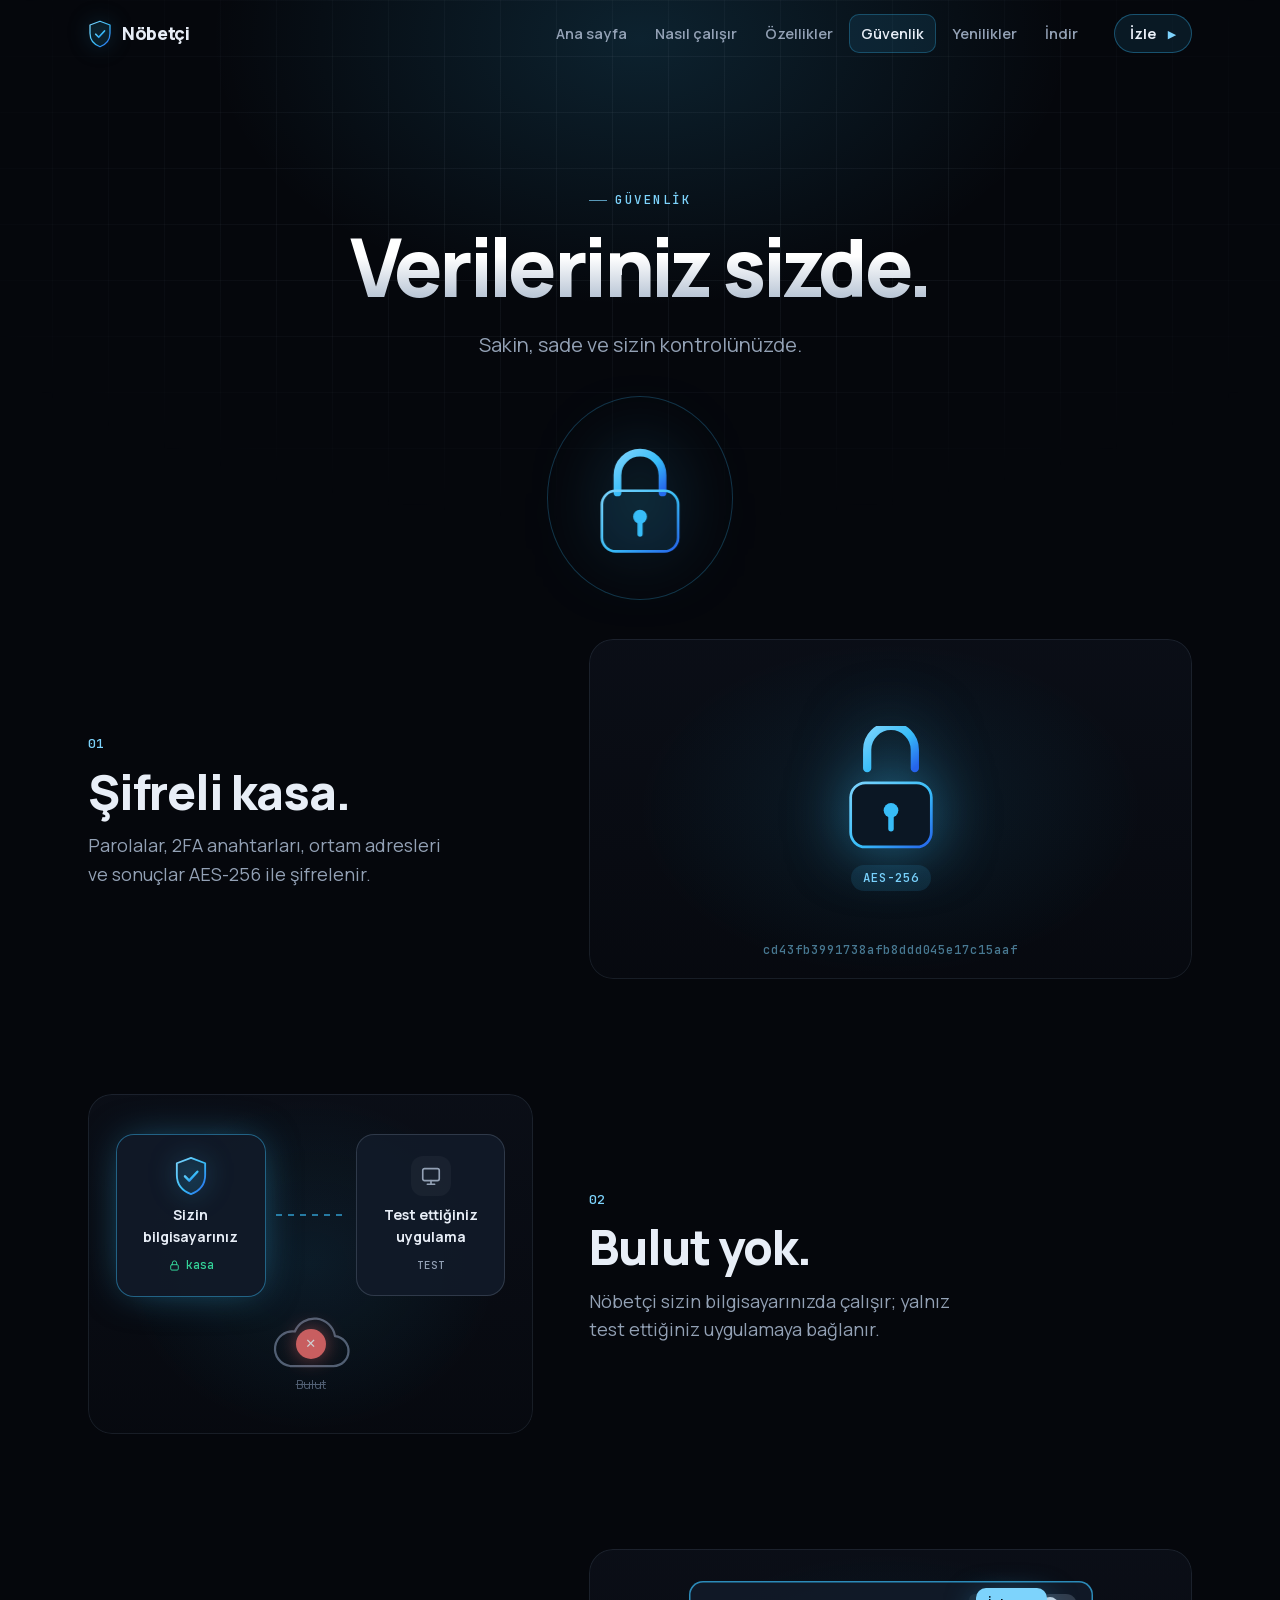
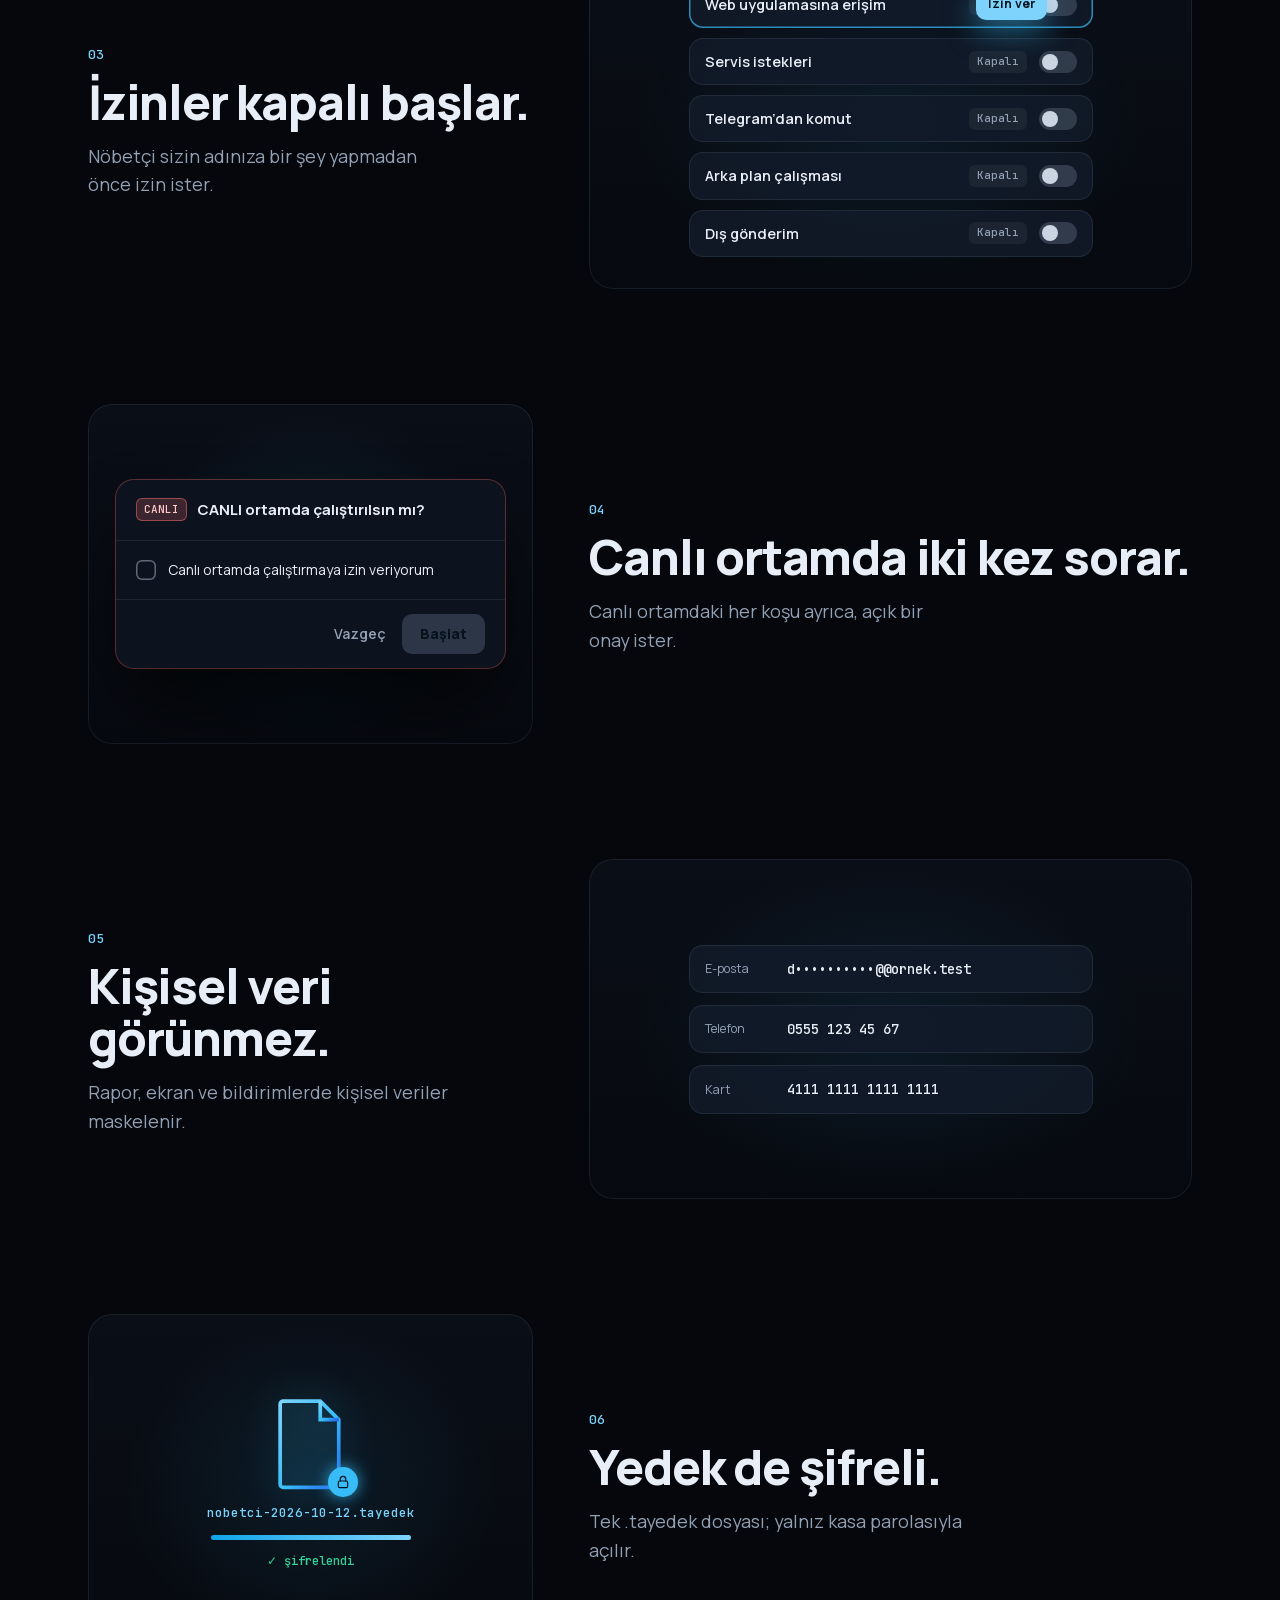
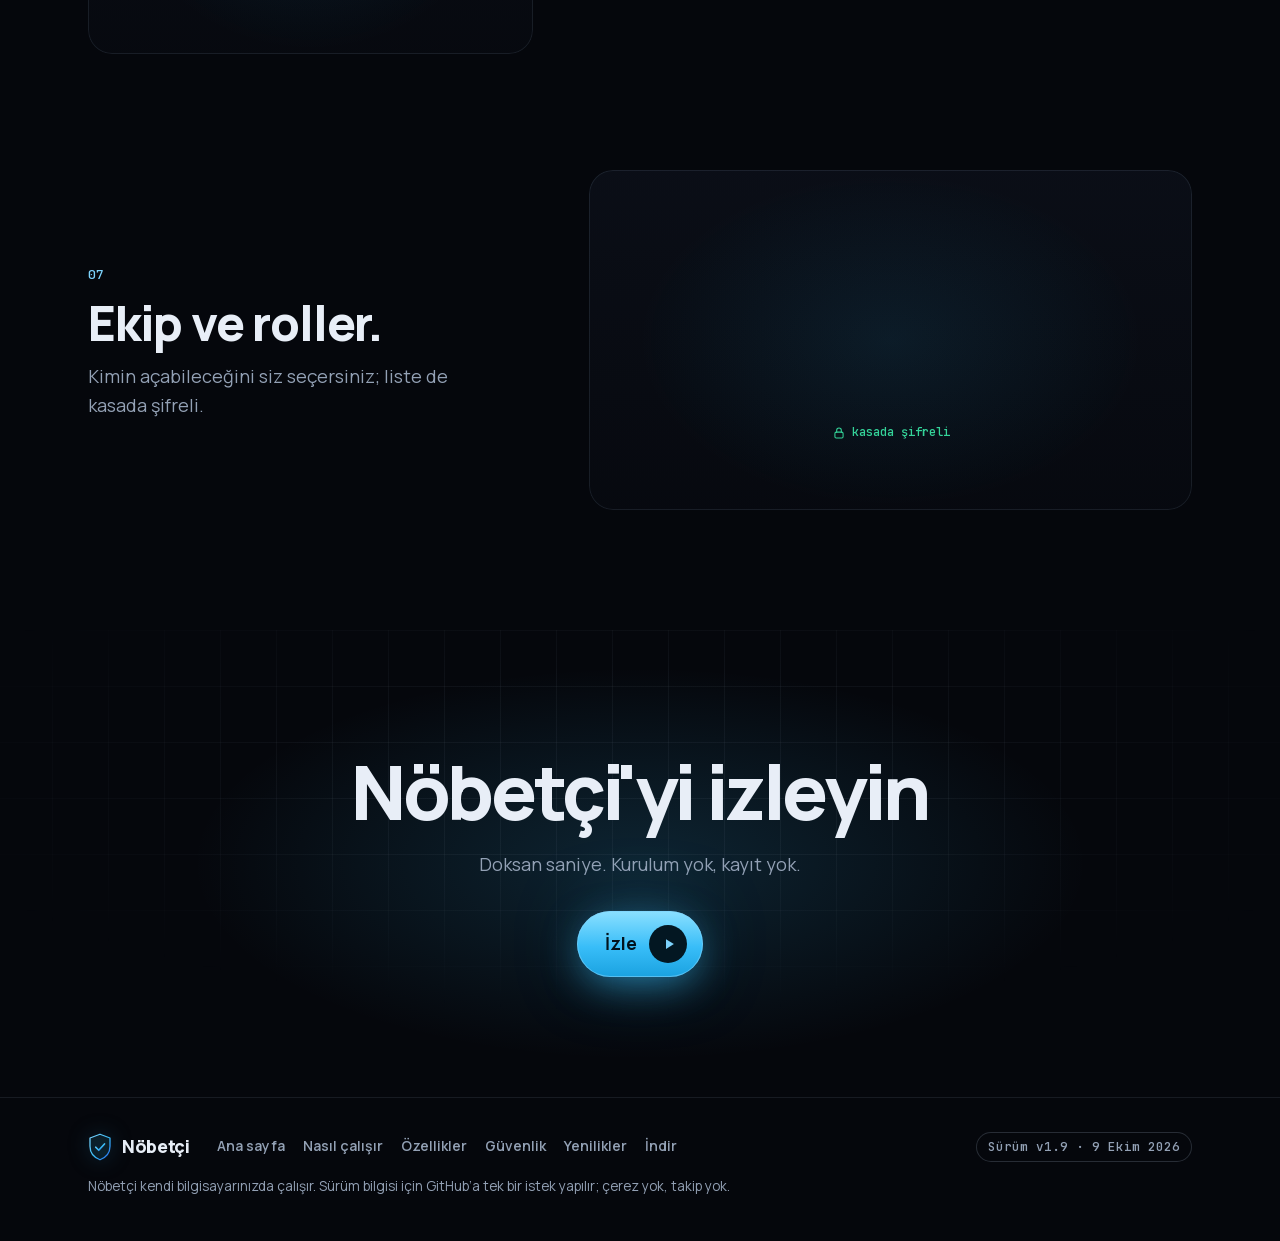
==== guvenlik.html @ 4b203d63 "Nöbetçi tanıtım sitesi" ====
<!doctype html>
<html lang="tr">
<head>
  <meta charset="utf-8">
  <meta name="viewport" content="width=device-width, initial-scale=1, viewport-fit=cover">
  <title>Güvenlik — Nöbetçi</title>
  <meta name="description" content="Nöbetçi güvenliği: AES-256 şifreli yerel kasa, bulut yok, izinler kapalı başlar, canlı ortam onayı, kişisel veri maskesi, şifreli yedek, ekip rolleri.">
  <meta name="theme-color" content="#05070c">
  <meta name="color-scheme" content="dark">
  <meta property="og:title" content="Güvenlik — Nöbetçi">
  <meta property="og:description" content="Nöbetçi güvenliği: AES-256 şifreli yerel kasa, bulut yok, izinler kapalı başlar, canlı ortam onayı, kişisel veri maskesi, şifreli yedek, ekip rolleri.">
  <meta property="og:type" content="website">
  <meta property="og:image" content="assets/paylasim.png">
  <link rel="icon" href="assets/logo.svg" type="image/svg+xml">
  <link rel="preload" href="assets/yazitipleri/manrope-latin.woff2" as="font" type="font/woff2" crossorigin>
  <link rel="preload" href="assets/yazitipleri/manrope-latin-ext.woff2" as="font" type="font/woff2" crossorigin>
  <link rel="stylesheet" href="css/site.css">
  <script src="icerik.js" defer></script>
  <script src="assets/ekranlar/konumlar.js" defer></script>
  <script src="js/tur.js" defer></script>
  <script src="js/sayfalar.js" defer></script>
  <script src="js/site.js" defer></script>
</head>
<body data-sayfa="guvenlik">
  <a class="atla" href="#ana">İçeriğe geç</a>

  <!-- Kalkan logosu (tekrar kullanılır) -->
  <svg width="0" height="0" style="position:absolute" aria-hidden="true" focusable="false">
    <defs>
      <linearGradient id="kalkan-g" x1="0" y1="0" x2="1" y2="1">
        <stop offset="0" stop-color="#7dd3fc"/><stop offset=".55" stop-color="#38bdf8"/><stop offset="1" stop-color="#2563eb"/>
      </linearGradient>
      <symbol id="kalkan" viewBox="0 0 48 56">
        <path d="M24 2.5 44 10v16.5c0 13.2-8.4 22.6-20 27-11.6-4.4-20-13.8-20-27V10L24 2.5Z" fill="rgba(56,189,248,.08)" stroke="url(#kalkan-g)" stroke-width="2.6" stroke-linejoin="round"/>
        <path d="M15.5 28.5 21.5 34.5 33 22" fill="none" stroke="url(#kalkan-g)" stroke-width="3.4" stroke-linecap="round" stroke-linejoin="round"/>
      </symbol>
      <symbol id="imlec" viewBox="0 0 24 24"><path d="M5 3l13.5 9.2-6.1 1.2 3.6 6.9-2.6 1.3-3.6-6.9L5 19z" fill="#fff" stroke="#0b1220" stroke-width="1.4" stroke-linejoin="round"/></symbol>
    </defs>
  </svg>

  <header class="ust" id="ust"></header>

  <main id="ana">
    <section class="sayfa-bas" aria-labelledby="sayfa-baslik">
      <div class="izgara-zemin" aria-hidden="true"></div>
      <div class="imlec-isigi" aria-hidden="true"></div>
      <div class="sayfa-bas-ic">
        <span class="ust-etiket" data-metin="guvenlikSayfa.ust"></span>
        <h1 id="sayfa-baslik" class="sayfa-baslik" data-metin="guvenlikSayfa.baslik"></h1>
        <p class="sayfa-alt" data-metin="guvenlikSayfa.alt"></p>
        <div class="bas-kasa" aria-hidden="true">
          <svg viewBox="0 0 120 140"><path class="kilit-kol" d="M34 64V44a26 26 0 0 1 52 0v20" fill="none" stroke="url(#kalkan-g)" stroke-width="9" stroke-linecap="round"/><rect x="16" y="62" width="88" height="70" rx="16" fill="rgba(56,189,248,.1)" stroke="url(#kalkan-g)" stroke-width="3"/><circle cx="60" cy="92" r="8" fill="#38bdf8"/><path d="M60 98v14" stroke="#38bdf8" stroke-width="6" stroke-linecap="round"/></svg>
        </div>
      </div>
    </section>
    <div class="guvenlik-bloklari" id="guvenlik-bloklari"></div>
    <section class="kapanis kapanis-kucuk" aria-labelledby="kapanis-baslik">
      <div class="izgara-zemin" aria-hidden="true"></div>
      <div class="kapanis-ic gorun">
        <h2 id="kapanis-baslik" data-metin="kapanis.baslik"></h2>
        <p data-metin="kapanis.alt"></p>
        <button class="dugme dugme-ana izle-ac" type="button" data-manyetik>
          <span data-metin="kapanis.dugme">İzle</span>
          <span class="oynat-daire" aria-hidden="true"><svg viewBox="0 0 24 24"><path d="M8 5.5v13l10.5-6.5z" fill="currentColor"/></svg></span>
        </button>
      </div>
    </section>
  </main>

  <footer class="alt" id="alt"></footer>
  <noscript><p class="noscript">Nöbetçi verinizi kendi bilgisayarınızda, AES-256 şifreli kasada tutar; bulut yoktur, izinler kapalı başlar.</p></noscript>
</body>
</html>
---- css/site.css ----
/* NÖBETÇİ TANITIM SİTESİ — "komuta merkezi / gece nöbeti" görünümü. Tek vurgu rengi (camgöbeği), başarı yeşili, tehlike kırmızısı. */

/* Yazı tipleri sitenin içindedir (Google Fonts'tan indirildi; SIL OFL 1.1 — assets/yazitipleri/OFL-*.txt). Dış istek yok. */
@font-face { font-family: "Manrope"; font-style: normal; font-weight: 400 800; font-display: swap; src: url(../assets/yazitipleri/manrope-latin.woff2) format("woff2");
  unicode-range: U+0000-00FF, U+0131, U+0152-0153, U+02BB-02BC, U+02C6, U+02DA, U+02DC, U+0304, U+0308, U+0329, U+2000-206F, U+20AC, U+2122, U+2191, U+2193, U+2212, U+2215, U+FEFF, U+FFFD; }
@font-face { font-family: "Manrope"; font-style: normal; font-weight: 400 800; font-display: swap; src: url(../assets/yazitipleri/manrope-latin-ext.woff2) format("woff2");
  unicode-range: U+0100-02BA, U+02BD-02C5, U+02C7-02CC, U+02CE-02D7, U+02DD-02FF, U+0304, U+0308, U+0329, U+1D00-1DBF, U+1E00-1E9F, U+1EF2-1EFF, U+2020, U+20A0-20AB, U+20AD-20C4, U+2113, U+2C60-2C7F, U+A720-A7FF; }
@font-face { font-family: "JetBrains Mono"; font-style: normal; font-weight: 500; font-display: swap; src: url(../assets/yazitipleri/jetbrains-mono-latin.woff2) format("woff2");
  unicode-range: U+0000-00FF, U+0131, U+0152-0153, U+02BB-02BC, U+02C6, U+02DA, U+02DC, U+0304, U+0308, U+0329, U+2000-206F, U+20AC, U+2122, U+2191, U+2193, U+2212, U+2215, U+FEFF, U+FFFD; }
@font-face { font-family: "JetBrains Mono"; font-style: normal; font-weight: 500; font-display: swap; src: url(../assets/yazitipleri/jetbrains-mono-latin-ext.woff2) format("woff2");
  unicode-range: U+0100-02BA, U+02BD-02C5, U+02C7-02CC, U+02CE-02D7, U+02DD-02FF, U+0304, U+0308, U+0329, U+1D00-1DBF, U+1E00-1E9F, U+1EF2-1EFF, U+2020, U+20A0-20AB, U+20AD-20C4, U+2113, U+2C60-2C7F, U+A720-A7FF; }

:root {
  --zemin: #05070c;
  --zemin-2: #080c14;
  --panel: rgba(14, 20, 31, 0.78);
  --panel-dolu: #0d131e;
  --panel-2: #111a28;
  --cizgi: rgba(148, 163, 184, 0.13);
  --cizgi-guclu: rgba(148, 163, 184, 0.24);
  --metin: #e8eef7;
  --soluk: #93a1b5;
  --cok-soluk: #64748b;
  --vurgu: #38bdf8;
  --vurgu-2: #7dd3fc;
  --vurgu-koyu: #0ea5e9;
  --vurgu-isik: rgba(56, 189, 248, 0.35);
  --iyi: #34d399;
  --kotu: #f87171;
  --sari: #fbbf24;
  --yaricap: 18px;
  --yazi: "Manrope", ui-sans-serif, system-ui, -apple-system, "Segoe UI", sans-serif;
  --mono: "JetBrains Mono", ui-monospace, SFMono-Regular, Menlo, monospace;
  --kenar: clamp(16px, 4vw, 48px);
  --en: 1200px;
  --yavas: cubic-bezier(0.22, 1, 0.36, 1);
  color-scheme: dark;
}

*, *::before, *::after { box-sizing: border-box; }
html { -webkit-text-size-adjust: 100%; scroll-behavior: smooth; }
body {
  margin: 0; background: var(--zemin); color: var(--metin); font-family: var(--yazi); font-size: 17px; line-height: 1.6;
  -webkit-font-smoothing: antialiased; text-rendering: optimizeLegibility; overflow-x: hidden;
}
@supports (overflow: clip) { body { overflow-x: clip; } }
img, svg { display: block; max-width: 100%; }
button { font: inherit; color: inherit; }
a { color: var(--vurgu-2); text-decoration: none; }
h1, h2, h3 { margin: 0; letter-spacing: -0.025em; line-height: 1.08; font-weight: 800; }
p { margin: 0; }
:focus-visible { outline: 2px solid var(--vurgu-2); outline-offset: 3px; border-radius: 10px; }
.atla { position: absolute; left: 12px; top: -60px; z-index: 100; padding: 10px 14px; background: var(--vurgu); color: #021018; border-radius: 10px; font-weight: 700; }
.atla:focus { top: 12px; }
.noscript { padding: 24px var(--kenar); color: var(--soluk); }

/* ---------- ortak ---------- */
.ust-etiket { display: inline-flex; align-items: center; gap: 8px; font-family: var(--mono); font-size: 12.5px; letter-spacing: 0.12em; text-transform: uppercase; color: var(--vurgu-2); }
.ust-etiket::before { content: ""; width: 18px; height: 1px; background: currentColor; opacity: 0.7; }

.dugme {
  --mx: 0px; --my: 0px;
  position: relative; display: inline-flex; align-items: center; gap: 12px; border: 0; cursor: pointer; border-radius: 999px;
  font-weight: 700; letter-spacing: -0.01em; overflow: hidden; isolation: isolate; transform: translate(var(--mx), var(--my));
  transition: transform 0.35s var(--yavas), box-shadow 0.35s var(--yavas), background 0.3s;
}
.dugme-ana {
  padding: 14px 16px 14px 28px; font-size: 18px; color: #02131d;
  background: linear-gradient(180deg, #8be0ff, #38bdf8 55%, #1aa2e0);
  box-shadow: 0 0 0 1px rgba(125, 211, 252, 0.6) inset, 0 10px 40px -8px rgba(56, 189, 248, 0.65), 0 0 80px -20px rgba(56, 189, 248, 0.6);
}
.dugme-ana:hover { box-shadow: 0 0 0 1px rgba(186, 230, 253, 0.9) inset, 0 16px 50px -8px rgba(56, 189, 248, 0.85), 0 0 120px -20px rgba(56, 189, 248, 0.8); }
.oynat-daire { display: grid; place-items: center; width: 38px; height: 38px; border-radius: 50%; background: #031722; color: var(--vurgu-2); transition: transform 0.4s var(--yavas); }
.oynat-daire svg { width: 18px; height: 18px; margin-left: 2px; }
.dugme-ana:hover .oynat-daire { transform: scale(1.08) rotate(-8deg); }
.dugme-kucuk { padding: 8px 16px; font-size: 14.5px; color: var(--metin); background: rgba(56, 189, 248, 0.1); box-shadow: 0 0 0 1px rgba(56, 189, 248, 0.35) inset; }
.dugme-kucuk:hover { background: rgba(56, 189, 248, 0.18); }
.oynat-ikon { font-size: 11px; color: var(--vurgu-2); }
.dalga-izi { position: absolute; border-radius: 50%; pointer-events: none; transform: scale(0); background: rgba(255, 255, 255, 0.45); animation: dalga 0.65s var(--yavas) forwards; z-index: -1; }
@keyframes dalga { to { transform: scale(1); opacity: 0; } }

.ikon-dugme { display: grid; place-items: center; width: 40px; height: 40px; border-radius: 12px; border: 1px solid var(--cizgi); background: rgba(255, 255, 255, 0.03); cursor: pointer; transition: background 0.2s, border-color 0.2s; }
.ikon-dugme:hover { background: rgba(56, 189, 248, 0.1); border-color: rgba(56, 189, 248, 0.4); }
.ikon-dugme svg { width: 20px; height: 20px; }

.rozet { display: inline-flex; align-items: center; gap: 6px; padding: 3px 10px; border-radius: 999px; font-family: var(--mono); font-size: 11.5px; font-weight: 500; white-space: nowrap; }
.rozet-mavi { color: #bae6fd; background: rgba(56, 189, 248, 0.16); box-shadow: 0 0 0 1px rgba(56, 189, 248, 0.5) inset, 0 0 24px rgba(56, 189, 248, 0.35); }
.rozet-sari { color: #fde68a; background: rgba(251, 191, 36, 0.12); box-shadow: 0 0 0 1px rgba(251, 191, 36, 0.4) inset; }

.izgara-zemin {
  position: absolute; inset: 0; pointer-events: none;
  background-image: linear-gradient(rgba(148, 163, 184, 0.07) 1px, transparent 1px), linear-gradient(90deg, rgba(148, 163, 184, 0.07) 1px, transparent 1px);
  background-size: 56px 56px; background-position: center top;
  mask-image: radial-gradient(ellipse 80% 70% at 50% 30%, #000 30%, transparent 75%);
  -webkit-mask-image: radial-gradient(ellipse 80% 70% at 50% 30%, #000 30%, transparent 75%);
}

/* pencere (sahte uygulama çerçevesi) */
.pencere {
  position: relative; border-radius: var(--yaricap); background: linear-gradient(180deg, rgba(20, 28, 42, 0.92), rgba(10, 15, 24, 0.94));
  box-shadow: 0 0 0 1px var(--cizgi-guclu) inset, 0 30px 80px -20px rgba(0, 0, 0, 0.8), 0 0 0 1px rgba(0, 0, 0, 0.6);
  backdrop-filter: blur(12px); -webkit-backdrop-filter: blur(12px); overflow: hidden;
}
.pencere-ust { display: flex; align-items: center; gap: 7px; padding: 12px 14px; border-bottom: 1px solid var(--cizgi); }
.pencere-ust i { width: 10px; height: 10px; border-radius: 50%; background: rgba(148, 163, 184, 0.22); }
.pencere-adi { margin-left: 10px; font-family: var(--mono); font-size: 12px; color: var(--soluk); white-space: nowrap; overflow: hidden; text-overflow: ellipsis; }
.egik { --rx: 0deg; --ry: 0deg; transform: perspective(1000px) rotateX(var(--rx)) rotateY(var(--ry)); transition: transform 0.6s var(--yavas); will-change: transform; }

/* ---------- üst çubuk ---------- */
.ust { position: fixed; inset: 0 0 auto; z-index: 50; transition: background 0.3s, box-shadow 0.3s, backdrop-filter 0.3s; }
.ust.dolu { background: rgba(5, 7, 12, 0.72); backdrop-filter: blur(14px) saturate(140%); -webkit-backdrop-filter: blur(14px) saturate(140%); box-shadow: 0 1px 0 var(--cizgi); }
.ust-ic { max-width: var(--en); margin: 0 auto; padding: 14px var(--kenar); display: flex; align-items: center; gap: 24px; }
.marka { display: inline-flex; align-items: center; gap: 10px; color: var(--metin); font-weight: 800; font-size: 18px; letter-spacing: -0.02em; }
.marka-logo { width: 24px; height: 28px; filter: drop-shadow(0 0 10px rgba(56, 189, 248, 0.5)); }
.ana-menu { margin-left: auto; }
.menu { display: flex; gap: 4px; list-style: none; margin: 0; padding: 0; }
.menu a { display: block; padding: 8px 12px; border-radius: 10px; color: var(--soluk); font-size: 14.5px; font-weight: 600; transition: color 0.2s, background 0.2s; }
.menu a:hover { color: var(--metin); background: rgba(255, 255, 255, 0.04); }
.menu a[aria-current="page"] { color: var(--metin); background: rgba(56, 189, 248, 0.1); box-shadow: 0 0 0 1px rgba(56, 189, 248, 0.28) inset; }
.menu-dugme { display: none; }

/* ---------- kahraman ---------- */
.kahraman { position: relative; min-height: 100svh; display: flex; align-items: center; padding: 110px 0 80px; overflow: hidden; }
.kahraman::before {
  content: ""; position: absolute; inset: -20% -10% auto; height: 120%; pointer-events: none;
  background: radial-gradient(40% 45% at 72% 40%, rgba(56, 189, 248, 0.16), transparent 70%), radial-gradient(30% 35% at 15% 25%, rgba(37, 99, 235, 0.12), transparent 70%);
}
.imlec-isigi {
  --x: 50%; --y: 40%;
  position: absolute; inset: 0; pointer-events: none; opacity: 0; transition: opacity 0.6s;
  background: radial-gradient(520px circle at var(--x) var(--y), rgba(56, 189, 248, 0.1), transparent 60%);
}
:hover > .imlec-isigi { opacity: 1; }
.kahraman-ic { position: relative; width: 100%; max-width: var(--en); margin: 0 auto; padding: 0 var(--kenar); display: grid; grid-template-columns: minmax(0, 1.05fr) minmax(0, 1fr); gap: 56px; align-items: center; }
.kalkan-kap { position: relative; width: 64px; height: 74px; margin-bottom: 30px; }
.kalkan-kap::after { content: ""; position: absolute; inset: -30px; border-radius: 50%; background: radial-gradient(circle, rgba(56, 189, 248, 0.45), transparent 65%); filter: blur(10px); animation: nefes 4.2s ease-in-out infinite; z-index: -1; }
.kalkan-buyuk { width: 64px; height: 74px; filter: drop-shadow(0 0 18px rgba(56, 189, 248, 0.55)); animation: nefes-kalkan 4.2s ease-in-out infinite; }
@keyframes nefes { 0%, 100% { opacity: 0.45; transform: scale(0.9); } 50% { opacity: 1; transform: scale(1.12); } }
@keyframes nefes-kalkan { 0%, 100% { filter: drop-shadow(0 0 10px rgba(56, 189, 248, 0.35)); } 50% { filter: drop-shadow(0 0 26px rgba(56, 189, 248, 0.85)); } }
.kahraman-baslik { font-size: clamp(42px, 6.4vw, 84px); letter-spacing: -0.045em; line-height: 1.04; color: #f1f5fb; }
.kahraman-baslik .kelime { background: linear-gradient(180deg, #ffffff 35%, #9fb0c6); -webkit-background-clip: text; background-clip: text; color: transparent; padding-bottom: 0.06em; }
.kahraman-baslik .kelime { display: inline-block; opacity: 0; transform: translateY(0.4em); filter: blur(8px); animation: kelime 0.9s var(--yavas) forwards; }
@keyframes kelime { to { opacity: 1; transform: none; filter: none; } }
.kahraman-alt { margin-top: 22px; font-size: clamp(17px, 1.6vw, 20px); color: var(--soluk); max-width: 30ch; opacity: 0; animation: belir 0.9s 0.7s var(--yavas) forwards; }
.kahraman-eylem { margin-top: 38px; display: flex; align-items: center; gap: 18px; flex-wrap: wrap; opacity: 0; animation: belir 0.9s 0.9s var(--yavas) forwards; }
.eylem-notu { font-family: var(--mono); font-size: 13px; color: var(--soluk); }
@keyframes belir { from { opacity: 0; transform: translateY(14px); } to { opacity: 1; transform: none; } }
.asagi { position: absolute; left: 50%; bottom: 26px; width: 26px; height: 42px; margin-left: -13px; border: 1.5px solid var(--cizgi-guclu); border-radius: 14px; }
.asagi span { position: absolute; left: 50%; top: 8px; width: 4px; height: 8px; margin-left: -2px; border-radius: 2px; background: var(--vurgu); animation: kaydir 1.8s ease-in-out infinite; }
@keyframes kaydir { 0% { opacity: 0; transform: translateY(0); } 30% { opacity: 1; } 100% { opacity: 0; transform: translateY(14px); } }

/* canlı mini arayüz */
.canli { position: relative; height: 480px; opacity: 0; animation: belir 1.1s 0.5s var(--yavas) forwards; }
.canli-pencere { position: absolute; top: 10px; left: 0; width: min(430px, 84%); }
.canli-rozet { margin-left: auto; display: inline-flex; align-items: center; gap: 6px; font-family: var(--mono); font-size: 11px; color: var(--iyi); }
.canli-rozet b { width: 7px; height: 7px; border-radius: 50%; background: var(--iyi); box-shadow: 0 0 10px var(--iyi); animation: yanip 1.6s infinite; }
@keyframes yanip { 50% { opacity: 0.35; } }
.kosu-kart { padding: 18px 20px 20px; }
.kosu-ust { display: flex; align-items: center; gap: 10px; font-size: 15px; }
.kosu-ust strong { font-weight: 700; }
.kosu-yuzde { margin-left: auto; font-family: var(--mono); font-size: 13px; color: var(--vurgu-2); }
.donen { width: 14px; height: 14px; border-radius: 50%; border: 2px solid rgba(56, 189, 248, 0.25); border-top-color: var(--vurgu); animation: don 0.9s linear infinite; }
.bitti .donen { animation: none; border-color: var(--iyi); background: var(--iyi); box-shadow: 0 0 12px var(--iyi); }
.bitti.kaldi .donen { border-color: var(--kotu); background: var(--kotu); box-shadow: 0 0 12px var(--kotu); }
@keyframes don { to { transform: rotate(360deg); } }
.cubuk { margin: 14px 0 16px; height: 6px; border-radius: 6px; background: rgba(148, 163, 184, 0.14); overflow: hidden; }
.cubuk span { display: block; height: 100%; width: 0; border-radius: inherit; background: linear-gradient(90deg, #0ea5e9, #7dd3fc); box-shadow: 0 0 16px rgba(56, 189, 248, 0.8); transition: width 0.6s var(--yavas); }
.adim-listesi { list-style: none; margin: 0; padding: 0; display: grid; gap: 6px; }
.adim-listesi li { display: flex; align-items: center; gap: 12px; padding: 10px 12px; border-radius: 12px; font-size: 14.5px; color: var(--soluk); background: rgba(255, 255, 255, 0.02); box-shadow: 0 0 0 1px var(--cizgi) inset; transition: color 0.3s, background 0.3s, box-shadow 0.3s; }
.adim-listesi li::before { content: ""; flex: none; width: 20px; height: 20px; border-radius: 50%; box-shadow: 0 0 0 1.5px var(--cizgi-guclu) inset; background-position: center; background-repeat: no-repeat; transition: all 0.3s var(--yavas); }
.adim-listesi li .sure { margin-left: auto; font-family: var(--mono); font-size: 12px; opacity: 0; transition: opacity 0.3s; }
.adim-listesi li.kosuyor { color: var(--metin); background: rgba(56, 189, 248, 0.07); box-shadow: 0 0 0 1px rgba(56, 189, 248, 0.35) inset; }
.adim-listesi li.kosuyor::before { box-shadow: none; border: 2px solid rgba(56, 189, 248, 0.25); border-top-color: var(--vurgu); animation: don 0.8s linear infinite; }
.adim-listesi li.gecti { color: var(--metin); }
.adim-listesi li.gecti::before { box-shadow: none; transform: scale(1); background-color: rgba(52, 211, 153, 0.18); background-image: url("data:image/svg+xml,%3Csvg xmlns='http://www.w3.org/2000/svg' viewBox='0 0 20 20'%3E%3Cpath d='M5.5 10.5l3 3 6-7' fill='none' stroke='%2334d399' stroke-width='2.2' stroke-linecap='round' stroke-linejoin='round'/%3E%3C/svg%3E"); animation: tik 0.45s var(--yavas); }
.adim-listesi li.kaldi { color: #fecaca; background: rgba(248, 113, 113, 0.07); box-shadow: 0 0 0 1px rgba(248, 113, 113, 0.35) inset; }
.adim-listesi li.kaldi::before { box-shadow: none; background-color: rgba(248, 113, 113, 0.2); background-image: url("data:image/svg+xml,%3Csvg xmlns='http://www.w3.org/2000/svg' viewBox='0 0 20 20'%3E%3Cpath d='M6.5 6.5l7 7M13.5 6.5l-7 7' fill='none' stroke='%23f87171' stroke-width='2.2' stroke-linecap='round'/%3E%3C/svg%3E"); animation: tik 0.45s var(--yavas); }
.adim-listesi li.gecti .sure, .adim-listesi li.kaldi .sure { opacity: 0.8; }
@keyframes tik { from { transform: scale(0.3); } 60% { transform: scale(1.2); } to { transform: scale(1); } }

/* telefon */
.telefon { position: relative; width: 240px; }
.telefon-cerceve { position: relative; aspect-ratio: 9 / 18.5; border-radius: 38px; padding: 10px; background: linear-gradient(160deg, #1d2636, #0b1019); box-shadow: 0 0 0 1px rgba(255, 255, 255, 0.08) inset, 0 0 0 2px #05070c, 0 40px 90px -20px rgba(0, 0, 0, 0.9), 0 0 60px -20px rgba(56, 189, 248, 0.4); }
.telefon-ust { position: absolute; z-index: 3; left: 0; right: 0; top: 18px; display: flex; justify-content: space-between; align-items: center; padding: 0 26px; font-size: 11px; font-weight: 700; }
.centik { width: 70px; height: 20px; border-radius: 20px; background: #000; }
.pil { width: 20px; height: 9px; border-radius: 3px; box-shadow: 0 0 0 1.4px rgba(232, 238, 247, 0.85) inset; position: relative; }
.pil::after { content: ""; position: absolute; inset: 2.5px 6px 2.5px 2.5px; border-radius: 1px; background: #e8eef7; }
.canli-telefon { position: absolute; right: -10px; bottom: -40px; z-index: 2; width: 206px; transform: rotate(5deg); }
.kilit-ekrani { position: relative; height: 100%; border-radius: 30px; overflow: hidden; padding: 54px 12px 12px; background: radial-gradient(120% 70% at 50% 0%, #10325a, #071224 60%, #050a14); }
.kilit-saat { text-align: center; font-size: 52px; font-weight: 700; letter-spacing: -0.04em; color: rgba(232, 238, 247, 0.92); margin-bottom: 16px; }
.kilit-not { margin: -12px 0 18px; text-align: center; font-size: 12px; color: rgba(186, 230, 253, 0.7); }
.bildirim { padding: 12px 12px 12px; border-radius: 18px; background: rgba(30, 41, 59, 0.72); backdrop-filter: blur(16px); -webkit-backdrop-filter: blur(16px); box-shadow: 0 0 0 1px rgba(255, 255, 255, 0.08) inset; font-size: 12.5px; opacity: 0; transform: translateY(-16px) scale(0.96); transition: opacity 0.45s var(--yavas), transform 0.55s var(--yavas); }
.bildirim.acik { opacity: 1; transform: none; }
.bildirim-ust { display: flex; align-items: center; gap: 6px; font-size: 11px; color: var(--soluk); margin-bottom: 6px; }
.bildirim-ust svg { width: 14px; height: 16px; }
.bildirim-ust b { color: var(--metin); }
.bildirim-ust span { margin-left: auto; }
.bildirim-metin { font-weight: 700; font-size: 14px; transition: color 0.3s; }
.bildirim-ayrinti { color: var(--soluk); font-size: 12px; margin-top: 2px; }
.bildirim-dugme { position: relative; overflow: hidden; margin-top: 10px; width: 100%; padding: 8px; border: 0; border-radius: 10px; background: rgba(56, 189, 248, 0.16); color: var(--vurgu-2); font-weight: 700; font-size: 12.5px; transition: background 0.3s, opacity 0.3s, max-height 0.4s; max-height: 40px; }
.bildirim-dugme.basildi { background: rgba(56, 189, 248, 0.35); }
.bildirim-dugme.gizli { opacity: 0; max-height: 0; margin: 0; padding: 0; }

/* ---------- bölümler ---------- */
.bolum { position: relative; max-width: var(--en); margin: 0 auto; padding: clamp(80px, 12vw, 150px) var(--kenar) 0; }
.bolum-bas { max-width: 640px; margin-bottom: clamp(36px, 5vw, 56px); }
.bolum-bas h2 { font-size: clamp(32px, 4.4vw, 54px); margin-top: 10px; }
.bolum-bas p { margin-top: 14px; font-size: clamp(16.5px, 1.4vw, 19px); color: var(--soluk); }
.gorun { opacity: 0; transform: translateY(26px); transition: opacity 0.9s var(--yavas), transform 0.9s var(--yavas); }
.gorun.gorundu { opacity: 1; transform: none; }

/* tanıtım döngüsü */
.tanitim { text-align: center; }
.tanitim .bolum-bas { margin-left: auto; margin-right: auto; }
.tanitim-cerceve { position: relative; display: block; width: 100%; max-width: 1040px; margin: 0 auto; padding: 0; border: 0; background: none; cursor: pointer; border-radius: 22px; }
.tanitim-sahne { position: relative; border-radius: 22px; overflow: hidden; aspect-ratio: 16 / 10; background: var(--panel-dolu); box-shadow: 0 0 0 1px var(--cizgi-guclu), 0 50px 120px -30px rgba(0, 0, 0, 0.9), 0 0 120px -40px rgba(56, 189, 248, 0.45); }
.tanitim-oynat { position: absolute; z-index: 5; left: 50%; top: 50%; width: 84px; height: 84px; margin: -42px 0 0 -42px; display: grid; place-items: center; border-radius: 50%; color: #02131d; background: rgba(125, 211, 252, 0.92); box-shadow: 0 0 0 10px rgba(56, 189, 248, 0.18), 0 20px 60px rgba(56, 189, 248, 0.5); opacity: 0; transform: scale(0.8); transition: opacity 0.35s, transform 0.45s var(--yavas); }
.tanitim-oynat svg { width: 32px; height: 32px; margin-left: 4px; }
.tanitim-cerceve:hover .tanitim-oynat, .tanitim-cerceve:focus-visible .tanitim-oynat { opacity: 1; transform: none; }

/* ---------- kaydırmalı hikâye ---------- */
.hikaye { position: relative; margin-top: clamp(60px, 10vw, 120px); overflow-x: clip; }
.sahne { position: relative; height: 280vh; }
.sahne-yapiskan { position: sticky; top: 0; height: 100vh; height: 100svh; max-width: var(--en); margin: 0 auto; padding: 90px var(--kenar) 40px; display: grid; grid-template-columns: minmax(0, 0.85fr) minmax(0, 1.15fr); gap: 56px; align-items: center; }
.sahne-metin h2 { font-size: clamp(34px, 4.6vw, 60px); margin-top: 14px; }
.sahne-metin p { margin-top: 18px; font-size: clamp(17px, 1.5vw, 20px); color: var(--soluk); max-width: 34ch; }
.sahne-metin { opacity: calc(0.15 + var(--giris, 1) * 0.85); transform: translateY(calc((1 - var(--giris, 1)) * 30px)); }
.sahne-gorsel { position: relative; min-height: 420px; display: grid; place-items: center; }
.hikaye-ray { position: fixed; z-index: 20; left: max(14px, calc((100vw - var(--en)) / 2 - 36px)); top: 50%; transform: translateY(-50%); display: grid; gap: 14px; opacity: 0; visibility: hidden; pointer-events: none; transition: opacity 0.4s, visibility 0.4s; }
.hikaye-ray.acik { opacity: 1; visibility: visible; pointer-events: auto; }
.hikaye-ray a { position: relative; display: block; width: 8px; height: 8px; border-radius: 50%; background: var(--cizgi-guclu); transition: background 0.3s, transform 0.3s, box-shadow 0.3s; }
.hikaye-ray a::after { content: ""; position: absolute; inset: -10px; }
.hikaye-ray a.etkin { background: var(--vurgu); transform: scale(1.4); box-shadow: 0 0 12px var(--vurgu); }

/* sahne 1: form + tarama ışını */
.form-pencere { width: min(460px, 100%); }
.form-govde { position: relative; padding: 22px 24px 26px; display: grid; gap: 14px; }
.form-baslik { font-weight: 800; font-size: 20px; letter-spacing: -0.02em; margin-bottom: 4px; }
.alan { position: relative; display: grid; gap: 6px; }
.alan label { font-size: 12.5px; font-weight: 600; color: var(--soluk); position: relative; height: 1.4em; }
.girdi { padding: 10px 12px; border-radius: 10px; background: rgba(2, 6, 12, 0.6); box-shadow: 0 0 0 1px var(--cizgi-guclu) inset; font-size: 14.5px; min-height: 42px; display: flex; align-items: center; }
.girdi.bos { color: var(--cok-soluk); font-family: var(--mono); font-size: 13px; }
.girdi.secim::after { content: ""; margin-left: auto; width: 8px; height: 8px; border-right: 2px solid var(--soluk); border-bottom: 2px solid var(--soluk); transform: rotate(45deg) translateY(-3px); }
.form-dugme { position: relative; overflow: hidden; justify-self: start; margin-top: 4px; padding: 10px 22px; border-radius: 10px; background: linear-gradient(180deg, #7dd3fc, #38bdf8); color: #02131d; font-weight: 800; font-size: 14.5px; }
.alan-yeni { display: grid; grid-template-rows: 0fr; opacity: 0; margin: -7px 0; transition: grid-template-rows 0.7s var(--yavas), opacity 0.5s, margin 0.7s var(--yavas); }
.alan-yeni .alan-ic { overflow: hidden; display: grid; gap: 6px; }
.alan-yeni.acik { grid-template-rows: 1fr; opacity: 1; margin: 0; }
.alan-yeni::before { content: ""; position: absolute; inset: -6px -10px; border-radius: 14px; box-shadow: 0 0 0 1.5px var(--vurgu), 0 0 30px rgba(56, 189, 248, 0.45); opacity: 0; transition: opacity 0.4s; pointer-events: none; }
.alan-yeni.isaretli::before { opacity: 1; }
.alan .rozet { position: absolute; right: 0; top: -4px; opacity: 0; transform: translateY(6px) scale(0.9); transition: opacity 0.4s, transform 0.5s var(--yavas); }
.alan.isaretli .rozet { opacity: 1; transform: none; }
.alan-etiket label span { position: absolute; left: 0; top: 0; transition: opacity 0.4s, transform 0.4s var(--yavas); }
.alan-etiket .yeni { opacity: 0; transform: translateY(6px); }
.alan-etiket.degisti .eski { opacity: 0; transform: translateY(-6px); }
.alan-etiket.degisti .yeni { opacity: 1; transform: none; color: #fde68a; }
.tarama-isini { position: absolute; left: 0; right: 0; top: calc(var(--isin, -0.1) * 100%); height: 70px; margin-top: -35px; pointer-events: none; opacity: var(--isin-op, 0);
  background: linear-gradient(180deg, transparent, rgba(56, 189, 248, 0.16) 45%, rgba(125, 211, 252, 0.9) 50%, rgba(56, 189, 248, 0.16) 55%, transparent); filter: drop-shadow(0 0 12px rgba(56, 189, 248, 0.8)); }
.fark-ozeti { position: absolute; right: -6px; bottom: 6%; display: flex; align-items: center; gap: 10px; padding: 12px 16px; border-radius: 14px; background: var(--panel); backdrop-filter: blur(12px); -webkit-backdrop-filter: blur(12px); box-shadow: 0 0 0 1px var(--cizgi-guclu) inset, 0 20px 50px -10px rgba(0, 0, 0, 0.8); font-size: 14px; opacity: 0; transform: translateY(20px); transition: opacity 0.5s, transform 0.6s var(--yavas); }
.fark-ozeti.acik { opacity: 1; transform: none; }
.fark-ozeti .nokta { width: 8px; height: 8px; border-radius: 50%; background: var(--sari); box-shadow: 0 0 10px var(--sari); }
.fark-cip { font-family: var(--mono); font-size: 12px; color: var(--vurgu-2); padding: 3px 8px; border-radius: 8px; background: rgba(56, 189, 248, 0.1); opacity: 0; transition: opacity 0.4s; }
.fark-cip.acik { opacity: 1; }

/* sahne 2: kodsuz giriş */
.kodsuz-gorsel { width: 100%; display: block; position: relative; min-height: 440px; }
.kodsuz-gorsel > .giris-pencere { position: absolute; left: 0; top: 50%; transform: translateY(-50%); }
.giris-pencere { width: min(340px, 56%); }
.giris-govde { padding: 26px 26px 30px; display: grid; gap: 14px; }
.giris-logo { width: 34px; height: 40px; margin-bottom: 4px; }
.girdi .yazi { white-space: pre; }
.imlec-cizgi { width: 2px; height: 18px; margin-left: 1px; background: var(--vurgu); animation: yanip 1s steps(1) infinite; opacity: 0; }
.girdi.odak { box-shadow: 0 0 0 1.5px var(--vurgu) inset, 0 0 0 4px rgba(56, 189, 248, 0.15); }
.girdi.odak .imlec-cizgi { opacity: 1; }
.giris-dugme { justify-self: stretch; text-align: center; transition: transform 0.15s; }
.giris-dugme.basildi { transform: scale(0.97); }
.dalga { position: absolute; left: 50%; top: 50%; width: 200px; height: 200px; margin: -100px; border-radius: 50%; background: rgba(255, 255, 255, 0.55); transform: scale(0); opacity: 0; }
.giris-dugme.basildi .dalga { animation: dalga2 0.7s var(--yavas); }
@keyframes dalga2 { from { transform: scale(0); opacity: 1; } to { transform: scale(1.4); opacity: 0; } }
.sanal-imlec { position: absolute; z-index: 5; left: 0; top: 0; width: 26px; height: 26px; filter: drop-shadow(0 4px 10px rgba(0, 0, 0, 0.6)); transform: translate(var(--ix, 300px), var(--iy, 300px)); transition: transform 0.12s linear; pointer-events: none; }
.tarif-kart { position: absolute; right: 0; top: 50%; width: min(320px, 50%); padding: 18px 18px 14px; border-radius: 18px; background: var(--panel); backdrop-filter: blur(14px); -webkit-backdrop-filter: blur(14px); box-shadow: 0 0 0 1px rgba(56, 189, 248, 0.3) inset, 0 30px 70px -20px rgba(0, 0, 0, 0.9), 0 0 60px -20px rgba(56, 189, 248, 0.4); transform: translateY(-38%); }
.tarif-baslik { display: flex; align-items: center; gap: 8px; font-weight: 700; font-size: 14px; margin-bottom: 10px; }
.kayit-nokta { width: 9px; height: 9px; border-radius: 50%; background: var(--kotu); box-shadow: 0 0 10px var(--kotu); animation: yanip 1.2s infinite; }
.tarif-kart.tamam .kayit-nokta { background: var(--iyi); box-shadow: 0 0 10px var(--iyi); animation: none; }
.tarif-kart ol { list-style: none; margin: 0; padding: 0; display: grid; gap: 6px; }
.tarif-kart li { display: flex; align-items: center; gap: 10px; padding: 8px 10px; border-radius: 10px; background: rgba(255, 255, 255, 0.03); font-size: 13.5px; opacity: 0; transform: translateX(24px) scale(0.96); transition: opacity 0.45s, transform 0.55s var(--yavas); }
.tarif-kart li.acik { opacity: 1; transform: none; }
.tarif-kart li b { display: grid; place-items: center; flex: none; width: 22px; height: 22px; border-radius: 7px; font-family: var(--mono); font-size: 11.5px; color: var(--vurgu-2); background: rgba(56, 189, 248, 0.12); }
.tarif-kart li code { margin-left: auto; font-family: var(--mono); font-size: 11.5px; color: var(--soluk); }
.tarif-kart li em { font-style: normal; font-family: var(--mono); font-size: 10.5px; color: var(--iyi); padding: 1px 6px; border-radius: 6px; background: rgba(52, 211, 153, 0.12); }
.tarif-kart li.tamam { color: #a7f3d0; background: rgba(52, 211, 153, 0.08); }
.tarif-kart li.tamam b { color: var(--iyi); background: rgba(52, 211, 153, 0.16); }

/* sahne 3: gece */
.gece-gorsel { width: 100%; grid-template-columns: minmax(0, 0.8fr) minmax(0, 1.2fr); grid-template-rows: auto auto; gap: 18px; align-content: center; align-items: stretch; place-items: stretch; }
.saat-kart, .pano-kart, .sabah-kart { border-radius: var(--yaricap); background: var(--panel); box-shadow: 0 0 0 1px var(--cizgi-guclu) inset, 0 30px 70px -25px rgba(0, 0, 0, 0.9); backdrop-filter: blur(12px); -webkit-backdrop-filter: blur(12px); }
.saat-kart { grid-row: span 2; padding: 26px; display: grid; justify-items: center; gap: 14px; }
.kadran { position: relative; width: 170px; height: 170px; border-radius: 50%; background: radial-gradient(circle, rgba(56, 189, 248, 0.08), transparent 70%); box-shadow: 0 0 0 1.5px var(--cizgi-guclu) inset, 0 0 50px -10px rgba(56, 189, 248, 0.35); }
.kadran i { position: absolute; left: 50%; bottom: 50%; transform-origin: 50% 100%; border-radius: 4px; }
.akrep { width: 5px; height: 46px; margin-left: -2.5px; background: var(--metin); transform: rotate(var(--akrep, 330deg)); }
.yelkovan { width: 3px; height: 66px; margin-left: -1.5px; background: var(--vurgu); box-shadow: 0 0 10px var(--vurgu); transform: rotate(var(--yelkovan, 0deg)); }
.kadran .merkez { width: 12px; height: 12px; margin: 0 0 -6px -6px; border-radius: 50%; background: var(--vurgu-2); }
.ce { position: absolute; width: 2px; height: 10px; background: var(--cizgi-guclu); left: 50%; top: 50%; margin: -5px -1px; }
.c12 { transform: translateY(-74px); } .c6 { transform: translateY(74px); } .c3 { transform: translateX(74px) rotate(90deg); } .c9 { transform: translateX(-74px) rotate(90deg); }
.dijital { font-family: var(--mono); font-size: 34px; letter-spacing: 0.02em; color: var(--vurgu-2); text-shadow: 0 0 20px rgba(56, 189, 248, 0.6); }
.plan-listesi { list-style: none; margin: 4px 0 0; padding: 0; width: 100%; display: grid; gap: 8px; }
.plan-listesi li { display: grid; grid-template-columns: auto 1fr; column-gap: 10px; align-items: center; padding: 9px 12px; border-radius: 12px; background: rgba(255, 255, 255, 0.025); font-size: 14px; font-weight: 600; color: var(--soluk); transition: color 0.3s, background 0.3s; }
.plan-listesi li small { grid-column: 2; font-weight: 500; font-size: 12px; color: var(--cok-soluk); }
.plan-listesi .durum { grid-row: span 2; width: 18px; height: 18px; border-radius: 50%; box-shadow: 0 0 0 1.5px var(--cizgi-guclu) inset; }
.plan-listesi li.kosuyor { color: var(--metin); background: rgba(56, 189, 248, 0.08); }
.plan-listesi li.kosuyor .durum { box-shadow: none; border: 2px solid rgba(56, 189, 248, 0.25); border-top-color: var(--vurgu); animation: don 0.8s linear infinite; }
.plan-listesi li.bitti { color: var(--metin); }
.plan-listesi li.bitti .durum { box-shadow: none; background: var(--iyi) url("data:image/svg+xml,%3Csvg xmlns='http://www.w3.org/2000/svg' viewBox='0 0 20 20'%3E%3Cpath d='M5.5 10.5l3 3 6-7' fill='none' stroke='%23052e1f' stroke-width='2.6' stroke-linecap='round' stroke-linejoin='round'/%3E%3C/svg%3E") center / 100% no-repeat; }
.pano-kart { padding: 20px 20px 16px; display: flex; flex-direction: column; }
.pano-kart .cubuklar { flex: 1; min-height: 120px; }
.pano-ust { display: flex; justify-content: space-between; align-items: baseline; font-weight: 700; font-size: 14px; margin-bottom: 12px; }
.pano-ust small { font-weight: 500; color: var(--cok-soluk); font-size: 12px; }
.cubuklar { height: 130px; display: flex; align-items: flex-end; gap: 5px; }
.cubuklar span { flex: 1; height: 100%; border-radius: 4px 4px 2px 2px; background: linear-gradient(180deg, var(--kotu) 0 var(--k, 0%), #10b981 var(--k, 0%)); transform-origin: bottom; transform: scaleY(var(--b, 0)); transition: transform 0.5s var(--yavas); opacity: 0.9; }
.cubuklar span.son { background: linear-gradient(180deg, var(--kotu) 0 var(--k, 0%), #34d399 var(--k, 0%)); box-shadow: 0 0 18px rgba(52, 211, 153, 0.5); opacity: 1; }
.sabah-kart { align-self: start; display: flex; gap: 14px; align-items: center; padding: 18px; opacity: 0; transform: translateY(20px) scale(0.97); transition: opacity 0.5s, transform 0.6s var(--yavas); }
.sabah-kart.acik { opacity: 1; transform: none; box-shadow: 0 0 0 1px rgba(251, 191, 36, 0.35) inset, 0 30px 70px -25px rgba(0, 0, 0, 0.9), 0 0 50px -20px rgba(251, 191, 36, 0.4); }
.sabah-kart b { display: block; font-size: 17px; }
.sabah-kart span { display: block; font-size: 14px; color: var(--metin); }
.sabah-kart small { display: block; font-size: 12.5px; color: #fca5a5; }
.gunes { flex: none; width: 40px; height: 40px; border-radius: 50%; background: radial-gradient(circle, #fde68a, #f59e0b); box-shadow: 0 0 30px rgba(251, 191, 36, 0.7); }

/* sahne 4: telefon sohbeti (sahne ve tur ortak) */
.sohbet-telefon { width: 290px; }
.sohbet { position: relative; height: 100%; border-radius: 30px; overflow: hidden; display: flex; flex-direction: column; background: #0b1420; }
.sohbet-ust { display: flex; align-items: center; gap: 10px; padding: 48px 14px 10px; background: rgba(17, 26, 40, 0.95); border-bottom: 1px solid var(--cizgi); }
.sohbet-ust .avatar { display: grid; place-items: center; width: 34px; height: 34px; border-radius: 50%; background: #0a1a2c; box-shadow: 0 0 0 1px rgba(56, 189, 248, 0.4); }
.sohbet-ust .avatar svg { width: 18px; height: 21px; }
.sohbet-ust b { display: block; font-size: 14px; }
.sohbet-ust small { display: block; font-size: 11px; color: var(--vurgu-2); }
.sohbet-akis { flex: 1; padding: 14px 10px; display: flex; flex-direction: column; justify-content: flex-end; gap: 8px; overflow: hidden;
  background: radial-gradient(100% 60% at 50% 100%, rgba(56, 189, 248, 0.08), transparent), #0b1420; }
.balon { max-width: 82%; padding: 8px 11px; border-radius: 14px; font-size: 13px; line-height: 1.4; white-space: pre-line; opacity: 0; transform: translateY(10px) scale(0.96); transition: opacity 0.35s, transform 0.45s var(--yavas); display: none; }
.balon.acik { display: block; opacity: 1; transform: none; animation: balon 0.45s var(--yavas); }
@keyframes balon { from { opacity: 0; transform: translateY(10px) scale(0.96); } }
.balon.ben { align-self: flex-end; background: linear-gradient(180deg, #2b6cb0, #2563eb); border-bottom-right-radius: 4px; font-family: var(--mono); font-size: 12.5px; }
.balon.bot { align-self: flex-start; background: #172233; border-bottom-left-radius: 4px; box-shadow: 0 0 0 1px var(--cizgi) inset; }
.balon .klavye { display: grid; gap: 5px; margin-top: 8px; }
.balon .klavye span { position: relative; overflow: hidden; padding: 6px 8px; border-radius: 8px; text-align: center; font-size: 12px; font-weight: 600; color: var(--vurgu-2); background: rgba(56, 189, 248, 0.12); transition: background 0.3s; }
.balon .klavye span.secili { background: rgba(56, 189, 248, 0.42); color: #fff; }
.balon.sonuc { transition: background 0.4s, box-shadow 0.4s; }
.balon.sonuc.gecti { background: rgba(16, 185, 129, 0.16); box-shadow: 0 0 0 1px rgba(52, 211, 153, 0.45) inset; }
.balon .duzenlendi { display: block; margin-top: 4px; font-size: 10px; color: var(--cok-soluk); text-align: right; }

/* sahne 5: kasa */
.kasa-gorsel { width: 100%; }
.kasa-sahne { position: relative; width: min(520px, 100%); aspect-ratio: 1.3; }
.bilgisayar { position: absolute; left: 0; bottom: 4%; width: 68%; display: grid; justify-items: center; gap: 0; }
.ekran-cerceve { position: relative; width: 100%; aspect-ratio: 1.55; border-radius: 16px; display: grid; place-items: center; align-content: center; gap: 10px;
  background: radial-gradient(70% 70% at 50% 45%, rgba(56, 189, 248, 0.14), transparent 70%), linear-gradient(180deg, #0f1726, #0a0f18);
  box-shadow: 0 0 0 1px var(--cizgi-guclu) inset, 0 0 0 6px #121a28, 0 0 0 7px var(--cizgi-guclu), 0 40px 80px -20px rgba(0, 0, 0, 0.9); }
.taban { width: 118%; height: 12px; margin-top: 8px; border-radius: 0 0 14px 14px; background: linear-gradient(180deg, #1c2636, #0e141f); box-shadow: 0 0 0 1px var(--cizgi-guclu) inset; }
.bilgisayar small { margin-top: 12px; font-size: 12.5px; color: var(--soluk); font-family: var(--mono); }
.kasa { position: relative; width: 34%; display: grid; justify-items: center; }
.kasa svg { width: 100%; filter: drop-shadow(0 0 30px rgba(56, 189, 248, 0.45)); overflow: visible; }
.kilit-kol { transform: translateY(calc((1 - var(--kilit, 0)) * -18px)); transition: transform 0.3s var(--yavas); }
.kasa-halka { position: absolute; top: 55%; left: 50%; width: 190%; aspect-ratio: 1; translate: -50% -50%; border-radius: 50%; box-shadow: 0 0 0 1px rgba(56, 189, 248, 0.4), 0 0 40px rgba(56, 189, 248, 0.15) inset; opacity: var(--kilit, 0); scale: calc(0.6 + var(--kilit, 0) * 0.4); }
.kasa-etiket { font-family: var(--mono); font-size: 12.5px; color: var(--vurgu-2); padding: 3px 12px; border-radius: 999px; background: rgba(56, 189, 248, 0.12); box-shadow: 0 0 0 1px rgba(56, 189, 248, 0.3) inset; opacity: var(--kilit, 0); }
.bulut { position: absolute; right: 0; top: 2%; width: 22%; color: #94a3b8; opacity: calc(1 - var(--bulut, 0)); filter: blur(calc(var(--bulut, 0) * 6px)); transform: translateY(calc(var(--bulut, 0) * -24px)) scale(calc(1 - var(--bulut, 0) * 0.25)); }
.bulut .parca { position: absolute; left: 50%; top: 50%; width: 6px; height: 6px; border-radius: 2px; background: #94a3b8; opacity: calc(var(--bulut, 0) * 2.4 * (1 - var(--bulut, 0))); transform: translate(calc(var(--x) * var(--bulut, 0) * 2.2), calc(var(--y) * var(--bulut, 0) * 2.2)); }
.baglanti { position: absolute; z-index: 2; left: 56%; top: 13%; width: 26%; height: 22%; color: rgba(148, 163, 184, 0.45); opacity: calc(1 - var(--bulut, 0)); }
.kesik { position: absolute; z-index: 3; left: calc(69% - 17px); top: calc(24% - 17px); display: grid; place-items: center; width: 34px; height: 34px; border-radius: 50%; font-size: 15px; font-weight: 800; color: #fff; background: var(--kotu); box-shadow: 0 0 24px rgba(248, 113, 113, 0.7); opacity: calc(var(--carpi, 0) * (1 - var(--bulut, 0) * 0.9)); transform: scale(calc(0.4 + var(--carpi, 0) * 0.6)); }
.kasa-maddeler { list-style: none; margin: 26px 0 0; padding: 0; display: grid; gap: 10px; }
.kasa-maddeler li { display: flex; align-items: center; gap: 12px; font-weight: 700; font-size: 17px; opacity: 0; transform: translateX(-14px); transition: opacity 0.5s, transform 0.6s var(--yavas); }
.kasa-maddeler li.acik { opacity: 1; transform: none; }
.kasa-maddeler li::before { content: ""; width: 22px; height: 22px; border-radius: 50%; background: rgba(52, 211, 153, 0.15) url("data:image/svg+xml,%3Csvg xmlns='http://www.w3.org/2000/svg' viewBox='0 0 20 20'%3E%3Cpath d='M5.5 10.5l3 3 6-7' fill='none' stroke='%2334d399' stroke-width='2.2' stroke-linecap='round' stroke-linejoin='round'/%3E%3C/svg%3E") center / 100% no-repeat; box-shadow: 0 0 0 1px rgba(52, 211, 153, 0.35) inset; }

/* ---------- detay bölümleri ---------- */
.sorun-izgara { display: grid; grid-template-columns: repeat(3, minmax(0, 1fr)); gap: 18px; }
.kart {
  --rx: 0deg; --ry: 0deg; --gx: 50%; --gy: 0%;
  position: relative; padding: 26px; border-radius: var(--yaricap); background: linear-gradient(180deg, rgba(17, 24, 37, 0.9), rgba(10, 14, 22, 0.9));
  box-shadow: 0 0 0 1px var(--cizgi) inset; transform: perspective(900px) rotateX(var(--rx)) rotateY(var(--ry)); transition: transform 0.5s var(--yavas), box-shadow 0.4s; overflow: hidden;
}
.kart::before { content: ""; position: absolute; inset: 0; border-radius: inherit; pointer-events: none; opacity: 0; transition: opacity 0.4s; background: radial-gradient(360px circle at var(--gx) var(--gy), rgba(56, 189, 248, 0.14), transparent 60%); }
.kart:hover { box-shadow: 0 0 0 1px rgba(56, 189, 248, 0.35) inset, 0 30px 60px -30px rgba(56, 189, 248, 0.35); }
.kart:hover::before { opacity: 1; }
.sorun-kart .sorun { font-size: 15px; color: #fca5a5; display: flex; gap: 10px; align-items: flex-start; }
.sorun-kart .sorun::before { content: "✕"; flex: none; display: grid; place-items: center; width: 22px; height: 22px; border-radius: 50%; font-size: 11px; background: rgba(248, 113, 113, 0.14); color: var(--kotu); margin-top: 1px; }
.sorun-kart .ok { margin: 18px 0; height: 1px; background: linear-gradient(90deg, var(--cizgi-guclu), transparent); }
.sorun-kart .cozum { font-size: 18px; font-weight: 700; line-height: 1.4; letter-spacing: -0.01em; }

.surec { list-style: none; margin: 0; padding: 0; display: grid; grid-template-columns: repeat(5, minmax(0, 1fr)); gap: 14px; counter-reset: s; position: relative; }
.surec::before { content: ""; position: absolute; left: 4%; right: 4%; top: 27px; height: 2px; background: linear-gradient(90deg, transparent, var(--vurgu) var(--surec, 0%), var(--cizgi) var(--surec, 0%)); }
.surec li { position: relative; counter-increment: s; padding-top: 74px; }
.surec li::before { content: counter(s); position: absolute; top: 0; left: 0; display: grid; place-items: center; width: 56px; height: 56px; border-radius: 16px; font-family: var(--mono); font-size: 18px; color: var(--vurgu-2); background: var(--panel-dolu); box-shadow: 0 0 0 1px rgba(56, 189, 248, 0.35) inset, 0 0 30px -8px rgba(56, 189, 248, 0.5); }
.surec h3 { font-size: 19px; letter-spacing: -0.015em; }
.surec p { margin-top: 8px; color: var(--soluk); font-size: 15px; line-height: 1.55; }

.sayaclar { margin: 0 0 40px; display: grid; grid-template-columns: repeat(4, minmax(0, 1fr)); gap: 18px; }
.sayaclar div { padding: 22px 4px 0; border-top: 1px solid var(--cizgi-guclu); }
.sayaclar dt { order: 2; margin-top: 6px; color: var(--soluk); font-size: 14.5px; }
.sayaclar dd { margin: 0; font-size: clamp(40px, 5vw, 60px); font-weight: 800; letter-spacing: -0.04em; line-height: 1; background: linear-gradient(180deg, #fff, #7dd3fc); -webkit-background-clip: text; background-clip: text; color: transparent; font-variant-numeric: tabular-nums; }
.sayaclar div { display: flex; flex-direction: column; }
.kart-izgara { display: grid; grid-template-columns: repeat(3, minmax(0, 1fr)); gap: 16px; }
.ozellik-kart h3 { font-size: 18px; margin-top: 18px; letter-spacing: -0.015em; }
.ozellik-kart p { margin-top: 8px; color: var(--soluk); font-size: 15px; line-height: 1.55; }
.ozellik-ikon { display: grid; place-items: center; width: 46px; height: 46px; border-radius: 14px; color: var(--vurgu-2); background: rgba(56, 189, 248, 0.1); box-shadow: 0 0 0 1px rgba(56, 189, 248, 0.28) inset; transition: transform 0.5s var(--yavas); }
.ozellik-ikon svg { width: 22px; height: 22px; }
.kart:hover .ozellik-ikon { transform: translateZ(0) scale(1.08) rotate(-6deg); }

.guvenlik-listesi { list-style: none; margin: 0; padding: 0; display: grid; grid-template-columns: repeat(6, minmax(0, 1fr)); gap: 16px; }
.guvenlik-listesi li { grid-column: span 2; }
.guvenlik-listesi li:nth-child(n + 4) { grid-column: span 3; }
.guvenlik-listesi .kart { padding: 24px; }
.guvenlik-listesi h3 { font-size: 17px; display: flex; align-items: center; gap: 10px; }
.guvenlik-listesi h3::before { content: ""; width: 10px; height: 10px; border-radius: 50%; background: var(--iyi); box-shadow: 0 0 12px var(--iyi); }
.guvenlik-listesi p { margin-top: 8px; font-size: 14.5px; color: var(--soluk); line-height: 1.55; }

.surum-listesi { display: grid; gap: 16px; }
.surum-kart { display: grid; grid-template-columns: 180px 1fr; gap: 24px; }
.surum-kart .surum-no { font-family: var(--mono); font-size: 14px; color: var(--vurgu-2); }
.surum-kart .surum-no b { display: block; font-family: var(--yazi); font-size: 30px; color: var(--metin); letter-spacing: -0.03em; }
.surum-kart .surum-no time { color: var(--soluk); font-size: 13px; }
.surum-kart ul { margin: 0; padding: 0; list-style: none; display: grid; gap: 10px; }
.surum-kart li { position: relative; padding-left: 22px; color: var(--metin); font-size: 15.5px; }
.surum-kart li::before { content: ""; position: absolute; left: 2px; top: 0.62em; width: 8px; height: 8px; border-radius: 2px; background: var(--vurgu); transform: rotate(45deg); }
.surum-kart .yeni-rozet { margin-left: 10px; vertical-align: middle; }

/* kapanış ve alt bilgi */
.kapanis { position: relative; margin-top: clamp(100px, 14vw, 180px); padding: clamp(90px, 12vw, 160px) var(--kenar); text-align: center; overflow: hidden; }
.kapanis::before { content: ""; position: absolute; inset: 0; background: radial-gradient(50% 60% at 50% 50%, rgba(56, 189, 248, 0.16), transparent 70%); }
.kapanis-ic { position: relative; display: grid; justify-items: center; gap: 18px; }
.kapanis-kalkan { width: 72px; height: 84px; margin-bottom: 8px; }
.kapanis h2 { font-size: clamp(38px, 6vw, 76px); letter-spacing: -0.045em; }
.kapanis p { color: var(--soluk); font-size: 18px; margin-bottom: 14px; }
.alt { border-top: 1px solid var(--cizgi); }
.alt-ic { max-width: var(--en); margin: 0 auto; padding: 34px var(--kenar) 44px; display: flex; flex-wrap: wrap; align-items: center; gap: 14px 28px; color: var(--soluk); font-size: 14px; }
.alt-menu ul { display: flex; flex-wrap: wrap; gap: 4px 18px; list-style: none; margin: 0; padding: 0; }
.alt-menu a { color: var(--soluk); font-weight: 600; font-size: 14px; }
.alt-menu a:hover { color: var(--metin); }
.alt-not { flex-basis: 100%; order: 3; font-size: 13.5px; }
.surum-isareti { margin-left: auto; order: 2; font-family: var(--mono); font-size: 12.5px; color: var(--soluk); padding: 5px 12px; border-radius: 999px; box-shadow: 0 0 0 1px var(--cizgi-guclu) inset; }

/* ---------- tur oynatıcı ---------- */
.tur-pencere { width: min(1180px, calc(100vw - 32px)); max-width: none; max-height: calc(100vh - 32px); padding: 0; border: 0; border-radius: 22px; color: var(--metin); background: #070b12; box-shadow: 0 0 0 1px var(--cizgi-guclu), 0 60px 160px rgba(0, 0, 0, 0.9); overflow: hidden; }
.tur-pencere::backdrop { background: rgba(2, 4, 8, 0.78); backdrop-filter: blur(8px); -webkit-backdrop-filter: blur(8px); }
.tur-pencere[open] { animation: pencere-ac 0.5s var(--yavas); }
@keyframes pencere-ac { from { opacity: 0; transform: translateY(24px) scale(0.97); } }
.oynatici { display: flex; flex-direction: column; height: 100%; }
.oynatici-ust { display: flex; align-items: center; gap: 14px; padding: 12px 14px 12px 20px; border-bottom: 1px solid var(--cizgi); }
.tur-baslik { font-size: 16px; letter-spacing: -0.01em; }
.tur-bolum-adi { font-family: var(--mono); font-size: 12.5px; color: var(--vurgu-2); }
.oynatici-sag { margin-left: auto; display: flex; gap: 8px; }
.oynatici-govde { display: grid; grid-template-columns: minmax(0, 1fr) 210px; min-height: 0; }
.tur-sahne { position: relative; aspect-ratio: 16 / 10; overflow: hidden; background: #0b0f16; }
.bolum-listesi { list-style: none; margin: 0; padding: 10px; border-left: 1px solid var(--cizgi); display: grid; align-content: start; gap: 4px; overflow: auto; }
.bolum-listesi button { width: 100%; display: flex; align-items: center; gap: 10px; padding: 10px 10px; border: 0; border-radius: 10px; background: none; color: var(--soluk); text-align: left; font-size: 14px; font-weight: 600; cursor: pointer; transition: background 0.2s, color 0.2s; }
.bolum-listesi button:hover { background: rgba(255, 255, 255, 0.04); color: var(--metin); }
.bolum-listesi button b { display: grid; place-items: center; flex: none; width: 24px; height: 24px; border-radius: 8px; font-family: var(--mono); font-size: 11.5px; font-weight: 500; background: rgba(255, 255, 255, 0.05); }
.bolum-listesi button[aria-current="step"] { color: var(--metin); background: rgba(56, 189, 248, 0.1); }
.bolum-listesi button[aria-current="step"] b { background: var(--vurgu); color: #02131d; }
.bolum-listesi button.bitti b { color: var(--iyi); }
.denetimler { display: flex; align-items: center; gap: 14px; padding: 12px 16px; border-top: 1px solid var(--cizgi); }
.oynat-dugme svg { width: 18px; height: 18px; }
.zaman-cubugu { position: relative; flex: 1; height: 26px; cursor: pointer; touch-action: none; }
.zaman-cubugu::before { content: ""; position: absolute; left: 0; right: 0; top: 11px; height: 4px; border-radius: 4px; background: rgba(148, 163, 184, 0.18); }
.zaman-dolu { position: absolute; left: 0; top: 11px; height: 4px; width: 0; border-radius: 4px; background: linear-gradient(90deg, #0ea5e9, #7dd3fc); box-shadow: 0 0 10px rgba(56, 189, 248, 0.7); }
.zaman-dolu::after { content: ""; position: absolute; right: -7px; top: -5px; width: 14px; height: 14px; border-radius: 50%; background: #fff; box-shadow: 0 0 0 4px rgba(56, 189, 248, 0.35); }
.zaman-isaretleri span { position: absolute; top: 9px; width: 2px; height: 8px; margin-left: -1px; border-radius: 2px; background: rgba(5, 7, 12, 0.9); }
.zaman-metni { font-family: var(--mono); font-size: 12.5px; color: var(--soluk); min-width: 82px; text-align: right; }
.tur-pencere.genis { width: 100vw; max-height: 100vh; height: 100vh; border-radius: 0; }
.tur-pencere.genis .oynatici-govde { flex: 1; grid-template-columns: minmax(0, 1fr); }
.tur-pencere.genis .bolum-listesi { display: none; }
.tur-pencere.genis .tur-sahne { aspect-ratio: auto; height: 100%; }
.oynatici:fullscreen { background: #070b12; }
.oynatici:fullscreen .oynatici-govde { flex: 1; grid-template-columns: minmax(0, 1fr); }
.oynatici:fullscreen .bolum-listesi { display: none; }
.oynatici:fullscreen .tur-sahne { aspect-ratio: auto; height: 100%; }

/* tur sahnesi içi (oynatıcı ve tanıtım ortak) */
.tk-zemin { position: absolute; inset: 0; display: grid; place-items: center; }
.tk-tuval { position: absolute; left: 50%; top: 50%; width: 100%; aspect-ratio: 16 / 10; translate: -50% -50%; }
.tk-tuval.kaplama { left: 0; top: 0; translate: none; }
.tk-kap { position: absolute; inset: 0; transform-origin: 0 0; will-change: transform; }
.tk-gorsel { position: absolute; inset: 0; width: 100%; height: 100%; object-fit: cover; opacity: 0; transition: opacity 0.5s; }
.tk-gorsel.acik { opacity: 1; }
.tk-isik { position: absolute; border-radius: 10px; pointer-events: none; box-shadow: 0 0 0 4000px rgba(2, 5, 10, 0.62), 0 0 0 2px rgba(125, 211, 252, 0.95), 0 0 34px 4px rgba(56, 189, 248, 0.55); opacity: 0; }
.tk-imlec { position: absolute; left: 0; top: 0; width: 28px; height: 28px; margin: -3px 0 0 -5px; transform-origin: 5px 3px; filter: drop-shadow(0 3px 8px rgba(0, 0, 0, 0.7)); pointer-events: none; z-index: 3; }
.tk-tik { position: absolute; width: 60px; height: 60px; margin: -30px; border-radius: 50%; border: 2px solid var(--vurgu-2); opacity: 0; pointer-events: none; transform-origin: center; }
.tk-yazi { position: absolute; left: 50%; bottom: 7%; z-index: 4; max-width: 86%; padding: 12px 20px; border-radius: 16px; font-size: clamp(14px, 2vw, 21px); font-weight: 700; letter-spacing: -0.01em; text-align: center; color: #fff; background: rgba(8, 13, 22, 0.86); backdrop-filter: blur(10px); -webkit-backdrop-filter: blur(10px); box-shadow: 0 0 0 1px rgba(56, 189, 248, 0.45) inset, 0 20px 50px rgba(0, 0, 0, 0.6), 0 0 40px -10px rgba(56, 189, 248, 0.5); opacity: 0; transform: translate(-50%, 12px); transition: opacity 0.35s, transform 0.45s var(--yavas); pointer-events: none; }
.tk-yazi.acik { opacity: 1; transform: translate(-50%, 0); }
.tk-yazi::before { content: ""; position: absolute; left: 50%; top: -7px; width: 12px; height: 12px; margin-left: -6px; background: inherit; transform: rotate(45deg); box-shadow: -1px -1px 0 0 rgba(56, 189, 248, 0.45); }
.tk-bolum { position: absolute; left: 14px; top: 14px; z-index: 4; padding: 6px 12px; border-radius: 999px; font-family: var(--mono); font-size: 12px; color: var(--vurgu-2); background: rgba(8, 13, 22, 0.85); box-shadow: 0 0 0 1px var(--cizgi-guclu) inset; }
.tk-telefon { position: absolute; inset: 0; display: grid; place-items: center; background: radial-gradient(60% 70% at 50% 40%, rgba(56, 189, 248, 0.18), transparent 70%), #070b12; opacity: 0; transition: opacity 0.5s; }
.tk-telefon.acik { opacity: 1; }
.tk-telefon .telefon { width: auto; height: 86%; aspect-ratio: 9 / 18.5; }
.tk-telefon .telefon-cerceve { height: 100%; }
.tur-sahne .tk-bolum { display: none; }
.tk-son { position: absolute; inset: 0; z-index: 6; display: grid; place-items: center; align-content: center; gap: 16px; background: rgba(5, 7, 12, 0.8); backdrop-filter: blur(6px); -webkit-backdrop-filter: blur(6px); opacity: 0; pointer-events: none; transition: opacity 0.4s; text-align: center; padding: 20px; }
.tk-son.acik { opacity: 1; pointer-events: auto; }
.tk-son h3 { font-size: clamp(22px, 3vw, 34px); }
.tk-son .kalkan-buyuk { width: 52px; height: 60px; }

/* =====================================================================================================================
   2. AŞAMA — ortak sayfa parçaları, sayfa geçişleri ve alt sayfalar
   ===================================================================================================================== */

/* sayfa geçişleri: belgeler arası View Transitions (destekleyen tarayıcı), yoksa kısa solma (site.js) */
@view-transition { navigation: auto; }
.ust { view-transition-name: ust; }
::view-transition-old(root) { animation: 0.22s var(--yavas) both sayfa-cik; }
::view-transition-new(root) { animation: 0.42s var(--yavas) both sayfa-gir; }
@keyframes sayfa-cik { to { opacity: 0; transform: translateY(-10px); filter: blur(4px); } }
@keyframes sayfa-gir { from { opacity: 0; transform: translateY(14px); filter: blur(6px); } }
.gecis-giris body { animation: sayfa-gir 0.42s var(--yavas) both; }
.gecis-cikis body { opacity: 0; transform: translateY(-8px); transition: opacity 0.18s, transform 0.18s; }

.devami { display: inline-flex; margin-top: 14px; font-weight: 700; font-size: 15px; color: var(--vurgu-2); transition: gap 0.3s var(--yavas), color 0.2s; }
.devami:hover { color: #fff; }
.dugme-ikincil { padding: 11px 12px 11px 20px; font-size: 15.5px; color: var(--metin); background: rgba(56, 189, 248, 0.1); box-shadow: 0 0 0 1px rgba(56, 189, 248, 0.4) inset; }
.dugme-ikincil:hover { background: rgba(56, 189, 248, 0.18); box-shadow: 0 0 0 1px rgba(125, 211, 252, 0.7) inset, 0 10px 30px -10px rgba(56, 189, 248, 0.6); }
.dugme-ikincil .oynat-daire { width: 30px; height: 30px; }
.dugme-ikincil .oynat-daire svg { width: 14px; height: 14px; }
.dugme-metin { border: 0; background: none; color: var(--soluk); font-weight: 600; font-size: 14.5px; cursor: pointer; padding: 8px 10px; border-radius: 10px; }
.dugme-metin:hover { color: var(--metin); background: rgba(255, 255, 255, 0.04); }

/* sayfa başlığı */
.sayfa-bas { position: relative; overflow: hidden; padding: clamp(130px, 18vw, 190px) var(--kenar) clamp(50px, 7vw, 80px); text-align: center; }
.sayfa-bas::before { content: ""; position: absolute; inset: -30% -10% auto; height: 120%; pointer-events: none; background: radial-gradient(40% 50% at 50% 30%, rgba(56, 189, 248, 0.15), transparent 70%); }
.sayfa-bas-ic { position: relative; max-width: 860px; margin: 0 auto; display: grid; justify-items: center; }
.sayfa-baslik { margin-top: 16px; font-size: clamp(40px, 6.4vw, 80px); letter-spacing: -0.045em; line-height: 1.03; background: linear-gradient(180deg, #fff 35%, #9fb0c6); -webkit-background-clip: text; background-clip: text; color: transparent; padding-bottom: 0.06em; animation: belir 0.9s 0.1s var(--yavas) both; }
.sayfa-alt { margin-top: 16px; font-size: clamp(17px, 1.6vw, 20px); color: var(--soluk); animation: belir 0.9s 0.3s var(--yavas) both; }
.kapanis-kucuk { margin-top: clamp(60px, 10vw, 120px); padding-block: clamp(70px, 10vw, 120px); }

/* ---------- Nasıl çalışır ---------- */
.adim-cipleri { list-style: none; margin: 34px 0 0; padding: 0; display: flex; flex-wrap: wrap; justify-content: center; gap: 8px; max-width: 900px; animation: belir 0.9s 0.45s var(--yavas) both; }
.adim-cipleri a { display: inline-flex; align-items: center; gap: 8px; padding: 7px 14px 7px 8px; border-radius: 999px; color: var(--soluk); font-size: 14px; font-weight: 600; background: rgba(255, 255, 255, 0.03); box-shadow: 0 0 0 1px var(--cizgi) inset; transition: color 0.2s, background 0.2s, box-shadow 0.2s; }
.adim-cipleri a b { display: grid; place-items: center; width: 24px; height: 24px; border-radius: 50%; font-family: var(--mono); font-size: 11px; font-weight: 500; color: var(--vurgu-2); background: rgba(56, 189, 248, 0.1); }
.adim-cipleri a:hover, .adim-cipleri a[aria-current="step"] { color: var(--metin); background: rgba(56, 189, 248, 0.08); box-shadow: 0 0 0 1px rgba(56, 189, 248, 0.4) inset; }
.adim-cipleri a[aria-current="step"] b { background: var(--vurgu); color: #02131d; }
.ilerleme-cubugu { position: fixed; z-index: 49; left: 0; right: 0; top: 0; height: 2px; pointer-events: none; }
.ilerleme-cubugu span { display: block; height: 100%; background: linear-gradient(90deg, #0ea5e9, #7dd3fc); box-shadow: 0 0 10px rgba(56, 189, 248, 0.8); transform-origin: left; transform: scaleX(0); }
.adim { position: relative; height: 230vh; }
.adim-yapiskan { position: sticky; top: 0; height: 100vh; height: 100svh; max-width: var(--en); margin: 0 auto; padding: 96px var(--kenar) 40px; display: grid; grid-template-columns: minmax(0, 0.78fr) minmax(0, 1.22fr); gap: 52px; align-items: center; }
.adim-metin { opacity: calc(0.15 + var(--giris, 1) * 0.85); transform: translateY(calc((1 - var(--giris, 1)) * 30px)); }
.adim-metin h2 { margin-top: 14px; font-size: clamp(32px, 4.2vw, 54px); }
.adim-metin p { margin-top: 16px; color: var(--soluk); font-size: clamp(16.5px, 1.4vw, 19px); max-width: 34ch; }
.adim-metin .izle-ac { margin-top: 28px; }
.adim-gorsel { position: relative; display: grid; place-items: center; min-width: 0; }
.adim-telefon { width: 270px; }
/* Telefon + gerçek ekran aynı yerde, sırayla (Telegram ve bildirimler) */
/* Ekran kesitine dönüşüm (transform) verilmez: yakın görüntü bulanık rasterleşmesin. */
.adim-gorsel.cift > * { grid-area: 1 / 1; transition: opacity 0.45s, transform 0.5s var(--yavas); }
.adim-ekran { width: 100%; opacity: 0; pointer-events: none; }
.adim-gorsel.ikinci .adim-telefon { opacity: 0; transform: scale(0.94); }
.adim-gorsel.ikinci .adim-ekran { opacity: 1; }

/* gerçek ekran kesiti */
.kesit { position: relative; width: 100%; aspect-ratio: 16 / 10; border-radius: 18px; overflow: hidden; background: var(--panel-dolu); box-shadow: 0 0 0 1px var(--cizgi-guclu), 0 40px 100px -30px rgba(0, 0, 0, 0.9), 0 0 100px -40px rgba(56, 189, 248, 0.45); }
.kesit-kap { position: absolute; inset: 0; transform-origin: 0 0; }
.kesit-gorsel { position: absolute; inset: 0; width: 100%; height: 100%; object-fit: cover; opacity: 0; transition: opacity 0.45s; }
.kesit-gorsel.acik { opacity: 1; }
.kesit-isik { position: absolute; border-radius: 10px; pointer-events: none; opacity: 0; }
.kesit-not { position: absolute; left: 16px; bottom: 16px; padding: 8px 14px; border-radius: 12px; font-size: 14px; font-weight: 700; color: #fff; background: rgba(8, 13, 22, 0.88); backdrop-filter: blur(8px); -webkit-backdrop-filter: blur(8px); box-shadow: 0 0 0 1px rgba(56, 189, 248, 0.45) inset; opacity: 0; transform: translateY(8px); transition: opacity 0.3s, transform 0.4s var(--yavas); }
.kesit-not.acik { opacity: 1; transform: none; }

/* ---------- Özellikler ---------- */
.sorun-seridi { padding-top: 0; }
.serit-baslik { font-size: clamp(24px, 2.6vw, 32px); margin-bottom: 22px; }
.sorun-listesi { list-style: none; margin: 0; padding: 0; display: grid; grid-template-columns: repeat(4, minmax(0, 1fr)); gap: 14px; }
.sorun-listesi li { display: grid; gap: 10px; padding: 20px; border-radius: 16px; background: linear-gradient(180deg, rgba(17, 24, 37, 0.85), rgba(10, 14, 22, 0.85)); box-shadow: 0 0 0 1px var(--cizgi) inset; }
.serit-sorun { color: #fca5a5; font-size: 14.5px; }
.serit-ok { color: var(--vurgu); font-weight: 800; transition: transform 0.4s var(--yavas); }
.sorun-listesi li:hover .serit-ok { transform: translateX(6px); }
.serit-cozum { font-weight: 700; font-size: 16.5px; line-height: 1.4; }
.ozellik-bolumu { padding-top: clamp(50px, 7vw, 80px); }
.ozellik-izgara { display: grid; grid-template-columns: repeat(4, minmax(0, 1fr)); gap: 14px; grid-auto-flow: dense; }
.ozellik-kart2 { padding: 0; }
.ozellik-kart2.acik { grid-column: 1 / -1; transform: none !important; box-shadow: 0 0 0 1px rgba(56, 189, 248, 0.45) inset, 0 40px 90px -40px rgba(56, 189, 248, 0.5); }
.kart-dugme { position: relative; width: 100%; display: grid; grid-template-columns: auto; justify-items: start; gap: 16px; padding: 24px; border: 0; background: none; color: inherit; text-align: left; cursor: pointer; border-radius: inherit; }
.acik .kart-dugme { grid-template-columns: auto 1fr auto; align-items: center; }
.kart-yazi { display: grid; gap: 6px; }
.kart-ad { font-size: 18px; font-weight: 800; letter-spacing: -0.015em; }
.kart-satir { font-size: 14.5px; color: var(--soluk); line-height: 1.5; }
.ac-isareti { position: absolute; right: 20px; top: 24px; width: 26px; height: 26px; border-radius: 50%; box-shadow: 0 0 0 1px var(--cizgi-guclu) inset; transition: transform 0.4s var(--yavas), background 0.3s; }
.acik .ac-isareti { position: static; }
.ac-isareti::before, .ac-isareti::after { content: ""; position: absolute; left: 50%; top: 50%; width: 10px; height: 1.6px; margin: -0.8px 0 0 -5px; background: var(--vurgu-2); border-radius: 2px; }
.ac-isareti::after { transform: rotate(90deg); transition: transform 0.4s var(--yavas); }
.acik .ac-isareti { transform: rotate(180deg); background: rgba(56, 189, 248, 0.12); }
.acik .ac-isareti::after { transform: rotate(0deg); }
.kart-dugme:hover .ac-isareti { background: rgba(56, 189, 248, 0.12); }
.kart-detay { display: grid; grid-template-columns: minmax(0, 0.9fr) minmax(0, 1.1fr); gap: 32px; padding: 0 24px 26px; animation: belir 0.5s var(--yavas); }
.detay-baslik { font-size: 13px; font-family: var(--mono); font-weight: 500; letter-spacing: 0.1em; text-transform: uppercase; color: var(--vurgu-2); }
.detay-maddeler { list-style: none; margin: 14px 0 0; padding: 0; display: grid; gap: 12px; }
.detay-maddeler li { position: relative; padding-left: 28px; font-size: 16px; }
.detay-maddeler li::before { content: ""; position: absolute; left: 0; top: 2px; width: 19px; height: 19px; border-radius: 50%; background: rgba(52, 211, 153, 0.15) url("data:image/svg+xml,%3Csvg xmlns='http://www.w3.org/2000/svg' viewBox='0 0 20 20'%3E%3Cpath d='M5.5 10.5l3 3 6-7' fill='none' stroke='%2334d399' stroke-width='2.2' stroke-linecap='round' stroke-linejoin='round'/%3E%3C/svg%3E") center / 100% no-repeat; }
.detay-eylem { display: flex; align-items: center; gap: 12px; margin-top: 26px; flex-wrap: wrap; }
.detay-medya { position: relative; min-height: 240px; display: grid; place-items: center; border-radius: 16px; background: radial-gradient(70% 70% at 50% 50%, rgba(56, 189, 248, 0.08), transparent 70%), rgba(3, 6, 11, 0.5); box-shadow: 0 0 0 1px var(--cizgi) inset; overflow: hidden; }
.detay-medya .kesit { border-radius: 14px; box-shadow: none; }
::view-transition-group(*) { animation-duration: 0.45s; animation-timing-function: cubic-bezier(0.22, 1, 0.36, 1); }

/* küçük döngüler */
.mikro { position: relative; width: 100%; max-width: 420px; padding: 22px; display: grid; gap: 14px; justify-items: center; }
.mikro-telefon .sohbet-telefon { width: 220px; }
.mikro-ekip { gap: 10px; }
.m-kisi { width: 100%; max-width: 300px; display: flex; align-items: center; gap: 12px; padding: 10px 14px; border-radius: 14px; background: rgba(255, 255, 255, 0.03); box-shadow: 0 0 0 1px var(--cizgi) inset; animation: m-kisi 6s calc(var(--i) * 0.25s) infinite both; }
@keyframes m-kisi { 0% { opacity: 0; transform: translateX(-12px); } 12%, 88% { opacity: 1; transform: none; } 100% { opacity: 0; } }
.m-avatar { display: grid; place-items: center; width: 32px; height: 32px; border-radius: 50%; font-weight: 800; color: #02131d; background: linear-gradient(135deg, #7dd3fc, #2563eb); }
.m-kisi b { font-size: 14.5px; }
.m-rol { margin-left: auto; font-family: var(--mono); font-size: 11.5px; padding: 3px 9px; border-radius: 999px; color: var(--soluk); background: rgba(255, 255, 255, 0.05); }
.m-rol.admin { color: #bae6fd; background: rgba(56, 189, 248, 0.16); box-shadow: 0 0 0 1px rgba(56, 189, 248, 0.45) inset; }
.m-kasada { display: inline-flex; align-items: center; gap: 6px; font-family: var(--mono); font-size: 12px; color: var(--iyi); }
.m-kasada svg { width: 14px; height: 14px; }
.mikro-yedek { gap: 12px; }
.m-dosya { position: relative; width: 74px; }
.m-dosya svg { width: 74px; filter: drop-shadow(0 0 20px rgba(56, 189, 248, 0.4)); }
.m-kilit { position: absolute; right: -10px; bottom: -6px; display: grid; place-items: center; width: 30px; height: 30px; border-radius: 50%; color: #02131d; background: var(--vurgu); box-shadow: 0 0 16px rgba(56, 189, 248, 0.8); animation: m-kilit 5s infinite; }
.m-kilit svg { width: 16px; height: 16px; }
@keyframes m-kilit { 0%, 55% { transform: scale(0); } 62% { transform: scale(1.2); } 68%, 100% { transform: scale(1); } }
.mikro-yedek code { font-family: var(--mono); font-size: 12.5px; color: var(--vurgu-2); }
.m-cubuk { width: 200px; height: 5px; border-radius: 5px; background: rgba(148, 163, 184, 0.15); overflow: hidden; }
.m-cubuk span { display: block; height: 100%; background: linear-gradient(90deg, #0ea5e9, #7dd3fc); animation: m-dol 5s infinite; transform-origin: left; }
@keyframes m-dol { 0% { transform: scaleX(0); } 55%, 100% { transform: scaleX(1); } }
.m-tamam { font-family: var(--mono); font-size: 12px; color: var(--iyi); animation: m-sonuc 5s infinite; }

/* ---------- Güvenlik ---------- */
.bas-kasa { position: relative; width: 104px; margin-top: 76px; animation: belir 0.9s 0.45s var(--yavas) both; }
.bas-kasa svg { width: 100%; filter: drop-shadow(0 0 34px rgba(56, 189, 248, 0.55)); overflow: visible; }
.bas-kasa .kilit-kol { animation: kilitlen 1.4s 0.9s var(--yavas) both; }
@keyframes kilitlen { from { transform: translateY(-18px); } to { transform: none; } }
.bas-kasa::after { content: ""; position: absolute; inset: -40px; border-radius: 50%; box-shadow: 0 0 0 1px rgba(56, 189, 248, 0.25); animation: nefes 4.2s ease-in-out infinite; }
.guvenlik-bloklari { max-width: var(--en); margin: 0 auto; padding: 0 var(--kenar); display: grid; gap: clamp(70px, 9vw, 120px); }
.g-blok { display: grid; grid-template-columns: minmax(0, 0.85fr) minmax(0, 1.15fr); gap: 56px; align-items: center; }
.g-blok.ters .g-metin { order: 2; }
.g-no { font-family: var(--mono); font-size: 13px; color: var(--vurgu-2); }
.g-metin h2 { margin-top: 10px; font-size: clamp(30px, 3.8vw, 48px); }
.g-metin p { margin-top: 14px; color: var(--soluk); font-size: clamp(16.5px, 1.4vw, 19px); max-width: 34ch; }
.g-gorsel-kap { display: grid; place-items: center; min-height: 340px; border-radius: 24px; background: radial-gradient(60% 70% at 50% 50%, rgba(56, 189, 248, 0.09), transparent 70%), linear-gradient(180deg, rgba(14, 20, 31, 0.6), rgba(8, 12, 19, 0.6)); box-shadow: 0 0 0 1px var(--cizgi) inset; overflow: hidden; position: relative; }
.g-gorsel { position: relative; width: 100%; display: grid; place-items: center; padding: 28px; }
/* kasa */
.g-kasa { min-height: 340px; }
.g-kasa-merkez { position: relative; z-index: 2; width: 110px; display: grid; justify-items: center; gap: 10px; }
.g-kasa-merkez svg { width: 100%; filter: drop-shadow(0 0 30px rgba(56, 189, 248, 0.5)); }
.g-kasa-merkez rect { fill: #0b1724; }
.g-aes { font-family: var(--mono); font-size: 12.5px; color: var(--vurgu-2); padding: 3px 12px; border-radius: 999px; background: rgba(56, 189, 248, 0.12); }
.g-oge { position: absolute; left: 50%; top: 46%; padding: 6px 12px; border-radius: 999px; font-size: 13px; font-weight: 600; white-space: nowrap; background: rgba(17, 26, 40, 0.95); box-shadow: 0 0 0 1px var(--cizgi-guclu) inset; translate: -50% -50%; transform: translate(calc(var(--x) * var(--o, 1)), calc(var(--y) * var(--o, 1))); }
.oynuyor .g-oge { animation: g-ice 4.5s calc(var(--i) * 0.9s) infinite both; }
@keyframes g-ice { 0% { transform: translate(calc(var(--x) * var(--o, 1)), calc(var(--y) * var(--o, 1))); opacity: 0; } 12% { opacity: 1; transform: translate(calc(var(--x) * var(--o, 1)), calc(var(--y) * var(--o, 1))); } 55% { transform: translate(calc(var(--x) * var(--o, 1)), calc(var(--y) * var(--o, 1))); opacity: 1; } 85% { transform: translate(0, 0) scale(0.4); opacity: 0; } 100% { opacity: 0; transform: translate(0, 0) scale(0.4); } }
.g-hex { position: absolute; bottom: 18px; left: 0; right: 0; text-align: center; font-family: var(--mono); font-size: 12px; color: rgba(125, 211, 252, 0.55); letter-spacing: 0.08em; }
/* yerel */
.g-yerel { grid-template-columns: 1fr auto 1fr; grid-template-rows: auto auto; gap: 18px 10px; align-items: center; }
.g-kutu { display: grid; justify-items: center; gap: 8px; padding: 22px 14px; border-radius: 18px; text-align: center; background: rgba(17, 26, 40, 0.9); box-shadow: 0 0 0 1px var(--cizgi-guclu) inset; }
.g-bilgisayar { box-shadow: 0 0 0 1px rgba(56, 189, 248, 0.45) inset, 0 0 40px -10px rgba(56, 189, 248, 0.5); }
.g-kutu b { font-size: 14px; }
.g-logo { width: 34px; height: 40px; filter: drop-shadow(0 0 12px rgba(56, 189, 248, 0.6)); }
.g-mini { display: inline-flex; align-items: center; gap: 5px; font-family: var(--mono); font-size: 11.5px; color: var(--iyi); }
.g-mini svg { width: 13px; height: 13px; }
.g-uyg-ikon { display: grid; place-items: center; width: 40px; height: 40px; border-radius: 12px; color: var(--soluk); background: rgba(255, 255, 255, 0.04); }
.g-uyg-ikon svg { width: 22px; height: 22px; }
.g-kutu small { font-family: var(--mono); font-size: 11px; color: var(--soluk); }
.g-hat { position: relative; width: 70px; height: 2px; background: repeating-linear-gradient(90deg, rgba(56, 189, 248, 0.6) 0 6px, transparent 6px 12px); }
.g-hat i { position: absolute; top: -3px; left: 0; width: 8px; height: 8px; border-radius: 50%; background: var(--vurgu-2); box-shadow: 0 0 10px var(--vurgu); opacity: 0; }
.oynuyor .g-hat i { animation: g-akis 2.4s calc(var(--n, 0) * 0.8s) linear infinite; }
.g-hat i:nth-child(2) { --n: 1; } .g-hat i:nth-child(3) { --n: 2; }
@keyframes g-akis { 0% { left: 0; opacity: 0; } 10%, 90% { opacity: 1; } 100% { left: calc(100% - 8px); opacity: 0; } }
.g-bulut { grid-column: 1 / -1; justify-self: center; position: relative; display: grid; justify-items: center; width: 110px; color: #64748b; opacity: 0.8; }
.g-bulut svg { width: 90px; }
.g-bulut small { font-size: 12px; color: var(--cok-soluk); text-decoration: line-through; }
.g-capi { position: absolute; top: 14px; display: grid; place-items: center; width: 30px; height: 30px; border-radius: 50%; font-weight: 800; font-size: 13px; color: #fff; background: var(--kotu); box-shadow: 0 0 20px rgba(248, 113, 113, 0.6); }
.oynuyor .g-capi { animation: g-capi 3s infinite; }
@keyframes g-capi { 0%, 100% { transform: scale(1); } 50% { transform: scale(1.12); } }
/* izinler */
.g-izinler { gap: 10px; max-width: 460px; }
.g-izin { width: 100%; display: flex; align-items: center; gap: 12px; padding: 12px 16px; border-radius: 14px; background: rgba(17, 26, 40, 0.9); box-shadow: 0 0 0 1px var(--cizgi) inset; transition: box-shadow 0.3s; }
.g-izin-ad { font-size: 14.5px; font-weight: 600; }
.g-durum { margin-left: auto; font-family: var(--mono); font-size: 11px; color: var(--soluk); padding: 2px 8px; border-radius: 6px; background: rgba(255, 255, 255, 0.05); }
.g-anahtar { position: relative; flex: none; width: 38px; height: 22px; border-radius: 22px; background: rgba(148, 163, 184, 0.25); transition: background 0.35s; }
.g-anahtar::after { content: ""; position: absolute; left: 3px; top: 3px; width: 16px; height: 16px; border-radius: 50%; background: #cbd5e1; transition: transform 0.35s var(--yavas); }
.g-izin.soruyor { box-shadow: 0 0 0 1.5px rgba(56, 189, 248, 0.7) inset; }
.g-izin.acik .g-anahtar { background: var(--vurgu); }
.g-izin.acik .g-anahtar::after { transform: translateX(16px); background: #fff; }
.g-izin.acik .g-durum { color: #bae6fd; background: rgba(56, 189, 248, 0.15); }
.g-balon { position: absolute; right: 74px; padding: 6px 12px; border-radius: 10px; font-size: 12.5px; font-weight: 700; color: #02131d; background: var(--vurgu-2); box-shadow: 0 10px 30px rgba(56, 189, 248, 0.5); translate: 0 -50%; opacity: 0; transform: scale(0.85); transition: opacity 0.25s, transform 0.35s var(--yavas); pointer-events: none; }
.g-balon.acik { opacity: 1; transform: none; }
/* canlı onayı */
.g-pencere { width: min(400px, 100%); border-radius: 18px; overflow: hidden; background: #0d131e; box-shadow: 0 0 0 1px rgba(248, 113, 113, 0.35), 0 40px 80px -20px rgba(0, 0, 0, 0.9); }
.g-pencere-ust { display: flex; align-items: center; gap: 10px; padding: 18px 20px; border-bottom: 1px solid var(--cizgi); font-size: 15px; }
.g-canli-rozet { font-family: var(--mono); font-size: 11px; font-weight: 500; padding: 3px 8px; border-radius: 6px; color: #fecaca; background: rgba(248, 113, 113, 0.2); box-shadow: 0 0 0 1px rgba(248, 113, 113, 0.5) inset; }
.g-kutu-satir { display: flex; align-items: center; gap: 12px; padding: 18px 20px; font-size: 14px; }
.g-onay { position: relative; flex: none; width: 20px; height: 20px; border-radius: 6px; box-shadow: 0 0 0 1.5px rgba(148, 163, 184, 0.6) inset; }
.oynuyor .g-onay { animation: g-onay 5s infinite; }
.g-onay::after { content: ""; position: absolute; inset: 0; background: url("data:image/svg+xml,%3Csvg xmlns='http://www.w3.org/2000/svg' viewBox='0 0 20 20'%3E%3Cpath d='M5 10.5l3 3 7-7.5' fill='none' stroke='%2302131d' stroke-width='2.6' stroke-linecap='round' stroke-linejoin='round'/%3E%3C/svg%3E") center / 100% no-repeat; opacity: 0; }
.oynuyor .g-onay::after { animation: g-onay-tik 5s infinite; }
@keyframes g-onay { 0%, 35% { background: transparent; } 42%, 92% { background: var(--vurgu); box-shadow: none; } }
@keyframes g-onay-tik { 0%, 35% { opacity: 0; } 42%, 92% { opacity: 1; } 100% { opacity: 0; } }
.g-pencere-alt { display: flex; justify-content: flex-end; align-items: center; gap: 16px; padding: 14px 20px; border-top: 1px solid var(--cizgi); }
.g-vazgec { font-size: 14px; color: var(--soluk); font-weight: 600; }
.g-baslat { padding: 9px 18px; border-radius: 10px; font-weight: 800; font-size: 14px; color: #02131d; background: #475569; opacity: 0.55; }
.oynuyor .g-baslat { animation: g-baslat 5s infinite; }
@keyframes g-baslat { 0%, 42% { background: #475569; opacity: 0.55; box-shadow: none; } 50%, 92% { background: var(--vurgu-2); opacity: 1; box-shadow: 0 10px 30px -6px rgba(56, 189, 248, 0.7); } }
/* maske */
.g-maske { gap: 12px; max-width: 460px; overflow: hidden; }
.g-maske-satir { width: 100%; display: grid; grid-template-columns: 70px 1fr; align-items: center; gap: 12px; padding: 13px 16px; border-radius: 14px; background: rgba(17, 26, 40, 0.9); box-shadow: 0 0 0 1px var(--cizgi) inset; }
.g-maske-satir span { font-size: 12.5px; color: var(--soluk); }
.g-maske-satir code { font-family: var(--mono); font-size: 14px; color: var(--metin); white-space: nowrap; overflow: hidden; text-overflow: ellipsis; }
.g-maske-isin { position: absolute; left: 0; right: 0; top: 0; height: 50px; background: linear-gradient(180deg, transparent, rgba(56, 189, 248, 0.25), transparent); opacity: 0; pointer-events: none; }
.taraniyor .g-maske-isin { animation: g-isin 1.4s var(--yavas); }
@keyframes g-isin { 0% { opacity: 1; transform: translateY(0); } 100% { opacity: 0; transform: translateY(260px); } }
/* yedek, ekip (mikro döngüler) */
.g-gorsel.mikro { max-width: none; }

/* ---------- Yenilikler ---------- */
.surum-cipleri { display: flex; flex-wrap: wrap; justify-content: center; gap: 8px; margin-top: 30px; animation: belir 0.9s 0.45s var(--yavas) both; }
.surum-cip { padding: 6px 14px; border-radius: 999px; font-family: var(--mono); font-size: 13px; color: var(--soluk); box-shadow: 0 0 0 1px var(--cizgi-guclu) inset; transition: color 0.2s, background 0.2s; }
.surum-cip:hover { color: var(--metin); background: rgba(255, 255, 255, 0.04); }
.surum-cip.en-yeni { color: #02131d; background: var(--vurgu-2); box-shadow: 0 0 24px rgba(56, 189, 248, 0.45); }
.zaman-cizgisi-bolumu { padding-top: 0; padding-bottom: clamp(90px, 12vw, 160px); max-width: 900px; min-height: 40vh; }
.zaman-cizgisi { list-style: none; margin: 0; padding: 0 0 0 30px; position: relative; display: grid; gap: 22px; }
.zaman-cizgisi::before { content: ""; position: absolute; left: 7px; top: 8px; bottom: 8px; width: 2px; background: linear-gradient(180deg, var(--vurgu), var(--cizgi) 60%); }
.zaman-ogesi { position: relative; }
.zaman-noktasi { position: absolute; left: -30px; top: 30px; width: 16px; height: 16px; border-radius: 50%; background: var(--zemin); box-shadow: 0 0 0 2px var(--vurgu), 0 0 14px rgba(56, 189, 248, 0.7); }
.zaman-ogesi .surum-kart { scroll-margin-top: 100px; }

@media (max-width: 1080px) {
  .ozellik-izgara { grid-template-columns: repeat(2, minmax(0, 1fr)); }
  .sorun-listesi { grid-template-columns: repeat(2, minmax(0, 1fr)); }
}
@media (max-width: 900px) {
  .adim { height: 210vh; }
  .adim-yapiskan { grid-template-columns: 1fr; grid-template-rows: auto auto; gap: 28px; padding-top: 76px; padding-bottom: 18px; align-content: center; }
  .adim-metin p { margin-top: 8px; }
  .adim-metin .izle-ac { margin-top: 14px; }
  .adim-gorsel { align-self: start; }
  .kart-detay { grid-template-columns: 1fr; gap: 20px; }
  .g-blok, .g-blok.ters { grid-template-columns: 1fr; gap: 26px; }
  .g-blok.ters .g-metin { order: 0; }
}
@media (max-width: 560px) {
  .adim-cipleri { margin-top: 24px; flex-wrap: nowrap; overflow-x: auto; justify-content: flex-start; max-width: calc(100vw - 32px); padding-bottom: 6px; scrollbar-width: none; }
  .adim-cipleri a { white-space: nowrap; }
  .adim-metin h2 { font-size: clamp(27px, 8vw, 36px); margin-top: 8px; }
  .adim-metin p { font-size: 15.5px; }
  .adim-telefon { width: 230px; }
  .kesit { border-radius: 14px; }
  .kesit-not { left: 10px; bottom: 10px; font-size: 12.5px; padding: 6px 10px; }
}
/* Dar ekran (Nasıl çalışır): daha uzun çerçeve, kamera hedefe yakın; görüntü 16:10 kalır (sayfalar.js → kesitKur dar). */
@media (max-width: 600px) {
  .kesit-dar { aspect-ratio: 1 / 1; max-height: 52svh; }
  .kesit-dar .kesit-kap { inset: 0 auto auto 0; width: 100%; height: auto; aspect-ratio: 16 / 10; }
}
@media (max-width: 560px) {
  .ozellik-izgara, .sorun-listesi { grid-template-columns: 1fr; }
  .kart-dugme { padding: 20px; }
  .acik .kart-dugme { grid-template-columns: auto 1fr; }
  .acik .ac-isareti { position: absolute; }
  .kart-detay { padding: 0 18px 20px; }
  .detay-medya { min-height: 200px; }
  .g-gorsel-kap { min-height: 280px; }
  .g-gorsel { padding: 20px 14px; }
  .g-kasa { min-height: 300px; }
  .g-oge { --o: 0.72; font-size: 11.5px; padding: 5px 9px; }
  .g-yerel { grid-template-columns: 1fr; }
  .g-hat { width: 2px; height: 46px; justify-self: center; background: repeating-linear-gradient(180deg, rgba(56, 189, 248, 0.6) 0 6px, transparent 6px 12px); }
  @keyframes g-akis { 0% { top: 0; left: -3px; opacity: 0; } 10%, 90% { opacity: 1; } 100% { top: calc(100% - 8px); left: -3px; opacity: 0; } }
  .g-balon { right: 60px; }
  .g-maske-satir { grid-template-columns: 1fr; gap: 4px; }
  .mikro-telefon .sohbet-telefon { width: 200px; }
}
@media (prefers-reduced-motion: reduce) {
  .adim { height: auto; }
  .adim-yapiskan { position: relative; height: auto; padding-block: 60px; }
  .g-oge { transform: translate(calc(var(--x) * var(--o, 1)), calc(var(--y) * var(--o, 1))) !important; opacity: 1 !important; }
  ::view-transition-old(root), ::view-transition-new(root) { animation: none; }
}

/* ---------- duyarlı ---------- */
/* ---------- İndir (düğmeler GitHub'daki son sürüm varsa görünür) ---------- */
.dugme-indir { padding: 12px 18px 12px 16px; gap: 10px; font-size: 15.5px; color: var(--metin); background: rgba(255, 255, 255, 0.05); box-shadow: 0 0 0 1px var(--cizgi-guclu) inset; }
.dugme-indir svg { width: 18px; height: 18px; color: var(--vurgu-2); transition: transform 0.35s var(--yavas); }
.dugme-indir:hover { background: rgba(56, 189, 248, 0.12); box-shadow: 0 0 0 1px rgba(125, 211, 252, 0.6) inset; }
.dugme-indir:hover svg { transform: translateY(2px); }
.indir-kahraman { margin-top: 18px; display: flex; flex-wrap: wrap; align-items: center; gap: 10px 16px; animation: belir 0.6s var(--yavas) both; }
.indir-diger { font-size: 14px; font-weight: 600; color: var(--soluk); }
.indir-diger:hover { color: var(--metin); }
@media (max-width: 900px) { .indir-kahraman { justify-content: center; } }

.indir-durum { margin-top: 24px; min-height: 34px; animation: belir 0.9s 0.4s var(--yavas) both; }
.indir-durum.yakinda { display: inline-flex; align-items: center; gap: 8px; padding: 7px 16px; border-radius: 999px; font-weight: 700; font-size: 14.5px; color: #fde68a; background: rgba(251, 191, 36, 0.1); box-shadow: 0 0 0 1px rgba(251, 191, 36, 0.4) inset; }
.indir-durum.yakinda::before { content: ""; width: 8px; height: 8px; border-radius: 50%; background: var(--sari); box-shadow: 0 0 10px var(--sari); animation: yanip 1.6s infinite; }
.indir-bolumu { padding-top: 0; padding-bottom: clamp(70px, 10vw, 120px); max-width: 860px; }
.indir-izgara { display: grid; grid-template-columns: repeat(2, minmax(0, 1fr)); gap: 18px; }
.indir-kart { display: grid; grid-template-columns: minmax(0, 1fr); min-width: 0; align-content: start; gap: 18px; padding: 28px; }
.indir-kart.sizin { box-shadow: 0 0 0 1px rgba(56, 189, 248, 0.45) inset, 0 30px 80px -40px rgba(56, 189, 248, 0.6); }
.indir-kart-bas { display: flex; align-items: center; gap: 14px; }
.indir-kart-bas h2 { font-size: 24px; }
.indir-os { display: grid; place-items: center; width: 48px; height: 48px; border-radius: 14px; color: var(--metin); background: rgba(255, 255, 255, 0.05); box-shadow: 0 0 0 1px var(--cizgi-guclu) inset; }
.indir-os svg { width: 24px; height: 24px; }
.sizin-rozet { display: inline-block; margin-top: 4px; font-family: var(--mono); font-size: 11.5px; color: var(--vurgu-2); }
.indir-eylem { min-height: 48px; display: flex; align-items: center; }
.indir-eylem .dugme-indir { background: linear-gradient(180deg, #8be0ff, #38bdf8 55%, #1aa2e0); color: #02131d; box-shadow: 0 10px 30px -10px rgba(56, 189, 248, 0.7); }
.indir-eylem .dugme-indir svg { color: #02131d; }
.dugme-yakinda, .dugme-yukleniyor { display: inline-flex; padding: 11px 20px; border-radius: 999px; font-weight: 700; font-size: 15px; color: var(--soluk); background: rgba(255, 255, 255, 0.04); box-shadow: 0 0 0 1px var(--cizgi) inset; }
.indir-not { margin-top: -6px; font-size: 13.5px; color: var(--soluk); }
.indir-kart > *, .indir-ad { min-width: 0; overflow-wrap: anywhere; }
.intel-baglanti { color: var(--vurgu-2); font-weight: 600; white-space: nowrap; }
.intel-baglanti:hover { color: #fff; }
.indir-ilk { margin-top: 26px; text-align: center; color: var(--soluk); font-size: 14.5px; }
@media (max-width: 760px) { .indir-izgara { grid-template-columns: 1fr; } .indir-kart { padding: 22px; } }

/* Yenilikler: yayımlanmamış ("Yakında") kayıt */
.surum-kart.yakinda { box-shadow: 0 0 0 1px rgba(251, 191, 36, 0.3) inset; background: linear-gradient(180deg, rgba(40, 32, 12, 0.35), rgba(10, 14, 22, 0.9)); }
.surum-kart.yakinda .surum-no { color: #fde68a; }
.surum-kart.yakinda .surum-no b { font-size: 22px; }
.surum-kart.yakinda li::before { background: var(--sari); }
.zaman-ogesi.yakinda .zaman-noktasi { box-shadow: 0 0 0 2px var(--sari), 0 0 14px rgba(251, 191, 36, 0.6); }
.surum-cip.yakinda { color: #fde68a; box-shadow: 0 0 0 1px rgba(251, 191, 36, 0.45) inset; }

@media (max-width: 1080px) {
  .kart-izgara { grid-template-columns: repeat(2, minmax(0, 1fr)); }
  .surec { grid-template-columns: repeat(3, minmax(0, 1fr)); row-gap: 34px; }
  .surec::before { display: none; }
  .hikaye-ray { display: none; }
}
@media (max-width: 900px) {
  .ust-ic .izle-ac { margin-left: auto; }
  .menu-dugme { display: grid; place-content: center; gap: 5px; width: 42px; height: 42px; border: 0; border-radius: 12px; background: rgba(255, 255, 255, 0.04); box-shadow: 0 0 0 1px var(--cizgi) inset; cursor: pointer; }
  .menu-dugme span { display: block; width: 18px; height: 2px; border-radius: 2px; background: var(--metin); transition: transform 0.3s var(--yavas); }
  .menu-acik .menu-dugme span:first-child { transform: translateY(3.5px) rotate(45deg); }
  .menu-acik .menu-dugme span:last-child { transform: translateY(-3.5px) rotate(-45deg); }
  .ana-menu { position: absolute; left: 12px; right: 12px; top: calc(100% + 6px); margin: 0; padding: 8px; border-radius: 18px; background: #090d15; box-shadow: 0 0 0 1px var(--cizgi-guclu), 0 30px 60px rgba(0, 0, 0, 0.8); opacity: 0; visibility: hidden; transform: translateY(-8px); transition: opacity 0.25s, transform 0.3s var(--yavas), visibility 0.25s; }
  .menu-acik .ana-menu { opacity: 1; visibility: visible; transform: none; }
  .menu { flex-direction: column; gap: 2px; }
  .menu a { padding: 13px 14px; font-size: 16px; }
  .ust.menu-acik { background: rgba(5, 7, 12, 0.92); }
  .kahraman { padding-top: 96px; min-height: auto; }
  .kahraman-ic { grid-template-columns: 1fr; gap: 40px; }
  .kahraman-metin { text-align: center; display: grid; justify-items: center; }
  .kahraman-alt { margin-left: auto; margin-right: auto; }
  .kahraman-eylem { justify-content: center; }
  .kalkan-kap { margin-bottom: 22px; }
  .canli { height: 430px; max-width: 460px; width: 100%; margin: 0 auto; }
  .asagi { display: none; }
  .sahne { height: 240vh; }
  .sahne-yapiskan { grid-template-columns: 1fr; grid-template-rows: auto 1fr; gap: 18px; padding-top: 78px; padding-bottom: 20px; align-items: start; }
  .sahne-metin p { margin-top: 10px; }
  .sahne-gorsel { min-height: 0; height: 100%; align-content: center; }
  .sorun-izgara { grid-template-columns: 1fr; }
  .guvenlik-listesi { grid-template-columns: 1fr; }
  .guvenlik-listesi li, .guvenlik-listesi li:nth-child(n + 4) { grid-column: auto; }
  .sayaclar { grid-template-columns: repeat(2, minmax(0, 1fr)); }
  .surum-kart { grid-template-columns: 1fr; gap: 12px; }
  .oynatici-govde { grid-template-columns: 1fr; }
  .bolum-listesi { border-left: 0; border-top: 1px solid var(--cizgi); display: flex; overflow-x: auto; padding: 8px; scrollbar-width: none; }
  .bolum-listesi button { white-space: nowrap; padding: 8px 10px; font-size: 13px; }
}
@media (max-width: 560px) {
  body { font-size: 16px; }
  .ust-ic { gap: 12px; }
  .kahraman-baslik { font-size: clamp(38px, 11.5vw, 52px); }
  .canli { height: 400px; }
  .canli-pencere { width: 92%; }
  .canli-telefon { width: 180px; right: -4px; bottom: -18px; }
  .kilit-saat { font-size: 40px; margin-bottom: 10px; }
  .kilit-ekrani { padding-top: 44px; }
  .kosu-kart { padding: 14px; }
  .adim-listesi li { padding: 8px 10px; font-size: 13.5px; }
  .sahne-metin h2 { font-size: clamp(28px, 8.5vw, 38px); margin-top: 8px; }
  .sahne-metin p { font-size: 15.5px; }
  .sahne-gorsel { transform: scale(0.86); transform-origin: center; }
  .form-govde { padding: 16px 18px 20px; gap: 10px; }
  .fark-ozeti { right: 0; bottom: -4%; }
  .giris-pencere { width: 82%; }
  .tarif-kart { width: 72%; top: auto; transform: none; padding: 14px 12px 10px; }
  .tarif-kart li { padding: 6px 8px; font-size: 12.5px; }
  .gece-gorsel { grid-template-columns: 1fr 1fr; gap: 10px; }
  .saat-kart { padding: 14px; gap: 8px; }
  .kadran { width: 110px; height: 110px; }
  .akrep { height: 30px; } .yelkovan { height: 44px; }
  .c12 { transform: translateY(-48px); } .c6 { transform: translateY(48px); } .c3 { transform: translateX(48px) rotate(90deg); } .c9 { transform: translateX(-48px) rotate(90deg); }
  .dijital { font-size: 24px; }
  .plan-listesi li { padding: 6px 8px; font-size: 12.5px; }
  .plan-listesi li small { display: none; }
  .plan-listesi .durum { grid-row: auto; width: 14px; height: 14px; }
  .cubuklar { height: 90px; gap: 3px; }
  .pano-kart, .sabah-kart { padding: 12px; }
  .sabah-kart { gap: 10px; }
  .gunes { width: 28px; height: 28px; }
  .sabah-kart b { font-size: 15px; } .sabah-kart span { font-size: 12.5px; } .sabah-kart small { font-size: 11.5px; }
  .sohbet-telefon { width: 250px; }
  .kasa-maddeler { margin-top: 14px; gap: 6px; }
  .kasa-maddeler li { font-size: 15px; }
  .kart-izgara { grid-template-columns: 1fr; }
  .surec { grid-template-columns: 1fr; row-gap: 26px; }
  .surec li { padding: 0 0 0 74px; min-height: 56px; }
  .sayaclar { gap: 12px; }
  .surum-isareti { margin-left: 0; }
  .tur-pencere { width: 100vw; height: 100vh; height: 100dvh; max-height: none; border-radius: 0; }
  .oynatici-govde { flex: 1; grid-template-rows: minmax(0, 1fr) auto; }
  .tur-sahne { aspect-ratio: auto; height: 100%; }
  .tanitim-sahne { aspect-ratio: 4 / 5; }
  .tk-bolum { font-size: 11px; padding: 4px 10px; left: 10px; top: 10px; }
  .tk-yazi { font-size: 16px; padding: 10px 14px; bottom: 5%; }
  .kodsuz-gorsel > .giris-pencere { top: 36%; }
  .tarif-kart { bottom: 0; }
  .oynatici-ust { padding: 10px 10px 10px 14px; }
  .tur-bolum-adi { display: none; }
  .denetimler { padding: 10px 12px; gap: 10px; }
  .zaman-metni { min-width: 0; }
}
@media (hover: none) { .imlec-isigi { display: none; } }

/* Azaltılmış hareket: sabitleme yok, yalnız yumuşak geçişler; hikâye sahneleri son hâlleriyle görünür. */
@media (prefers-reduced-motion: reduce) {
  html { scroll-behavior: auto; }
  *, *::before, *::after { animation-duration: 0.001ms !important; animation-iteration-count: 1 !important; }
  .kahraman-baslik .kelime, .kahraman-alt, .kahraman-eylem, .canli { animation: none !important; opacity: 1; transform: none; filter: none; }
  .sahne { height: auto; }
  .sahne-yapiskan { position: relative; height: auto; min-height: 0; padding-top: 70px; padding-bottom: 70px; }
  .gorun { transform: none; transition: opacity 0.6s; }
  .egik, .kart { transform: none !important; }
  .dugme { transform: none !important; }
  .hikaye-ray { display: none; }
  .tk-kap { transition: none; }
}
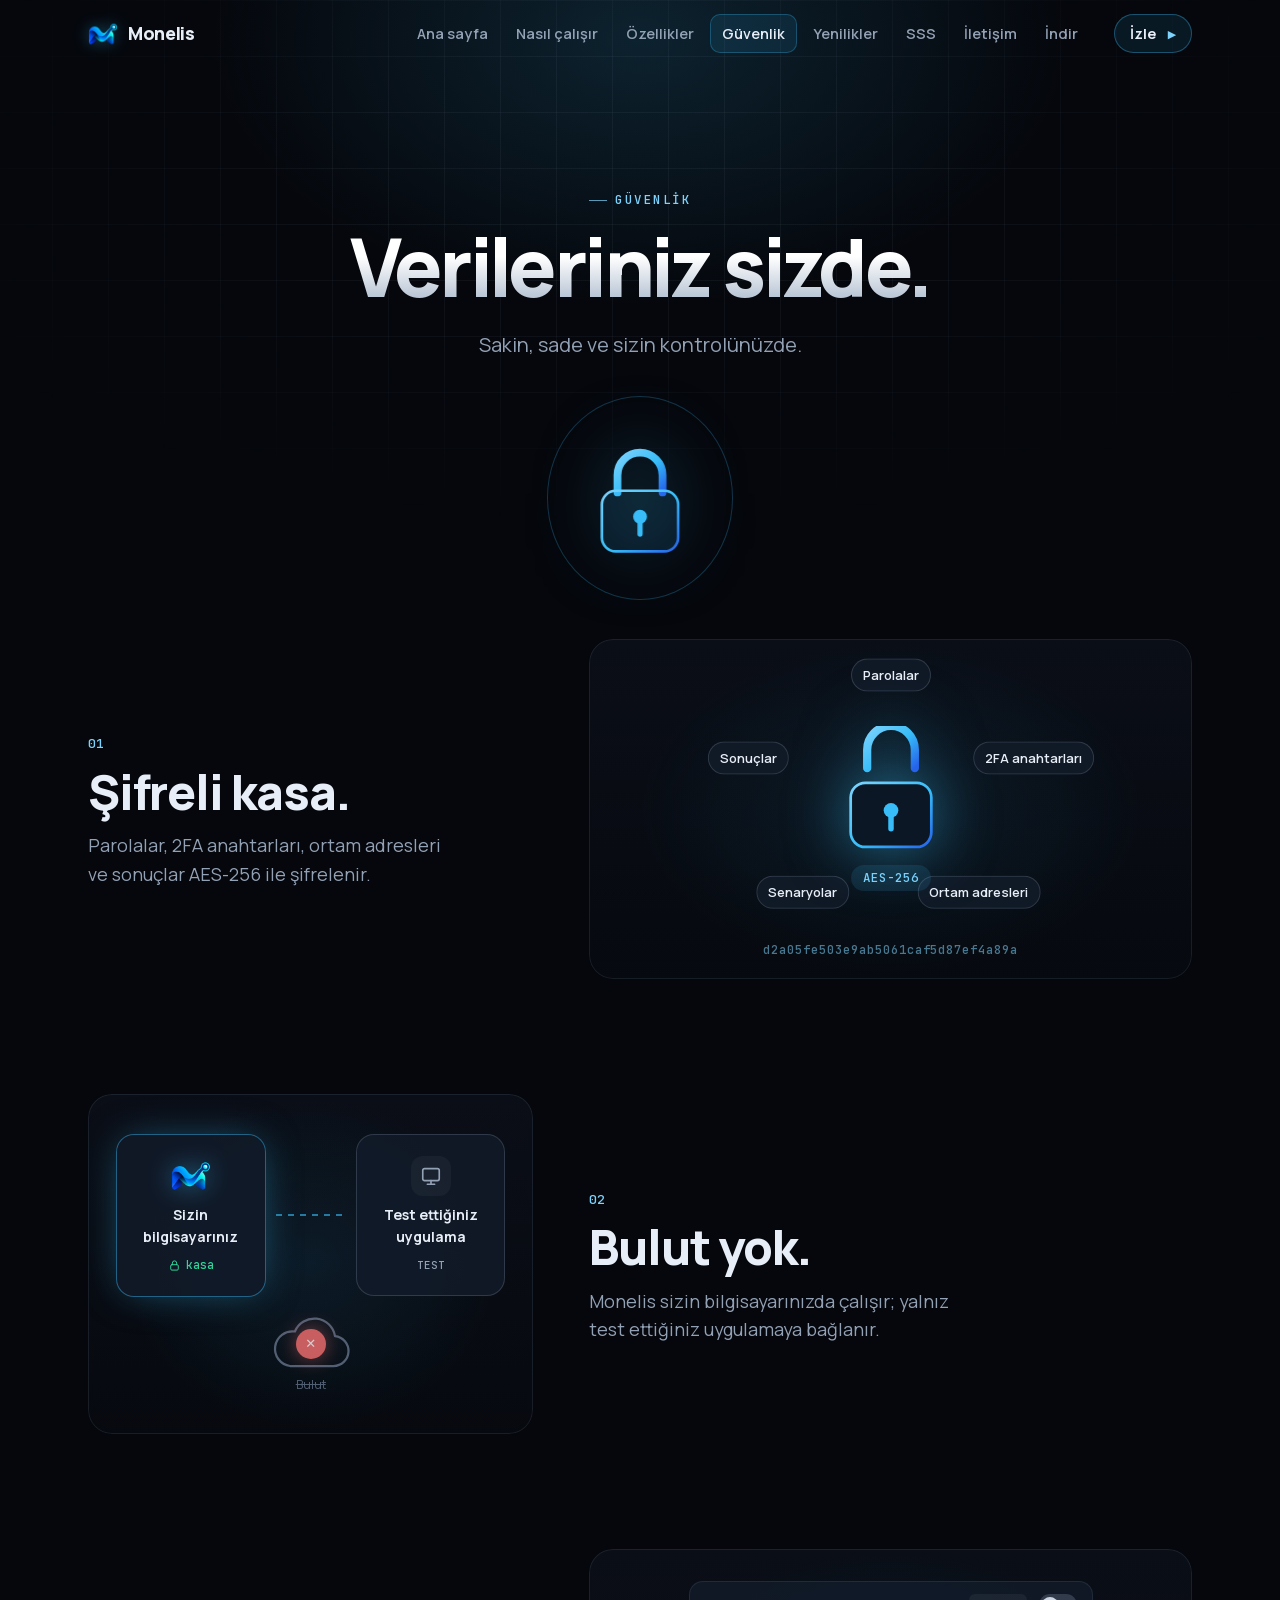
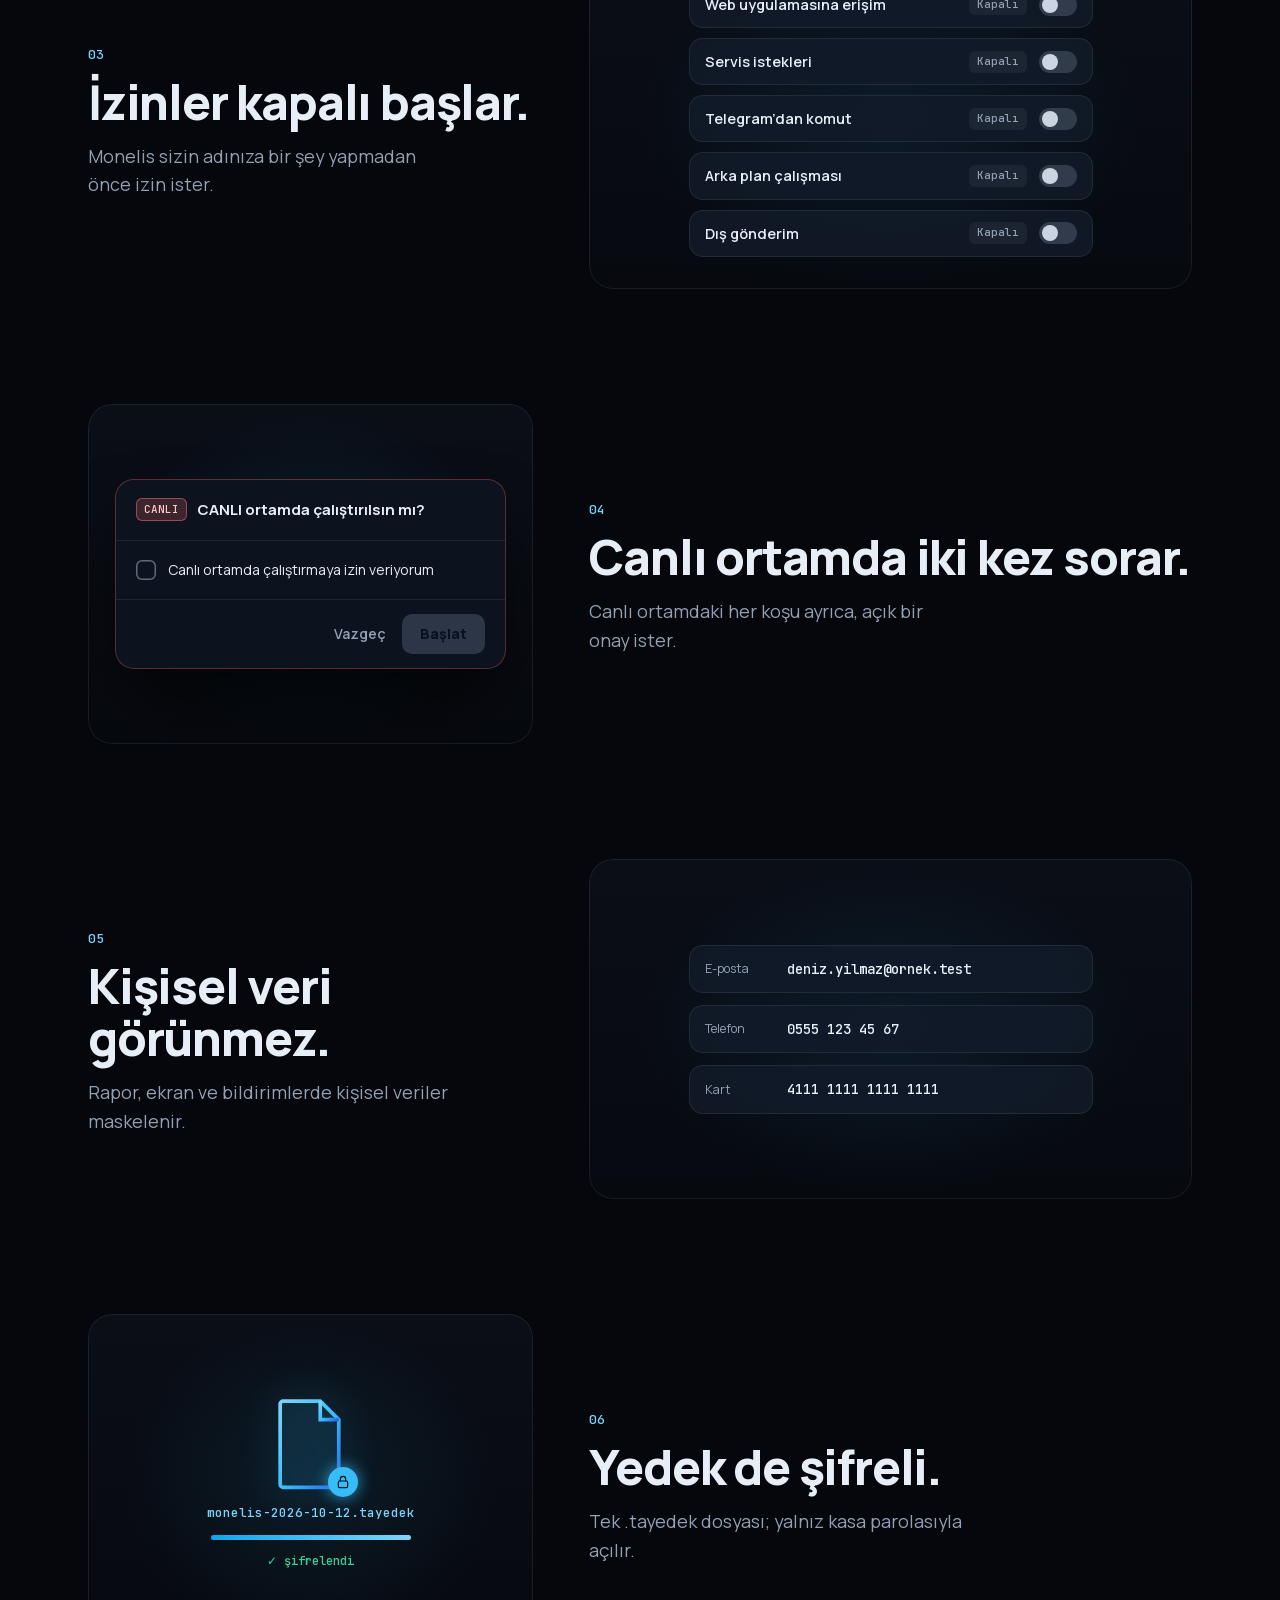
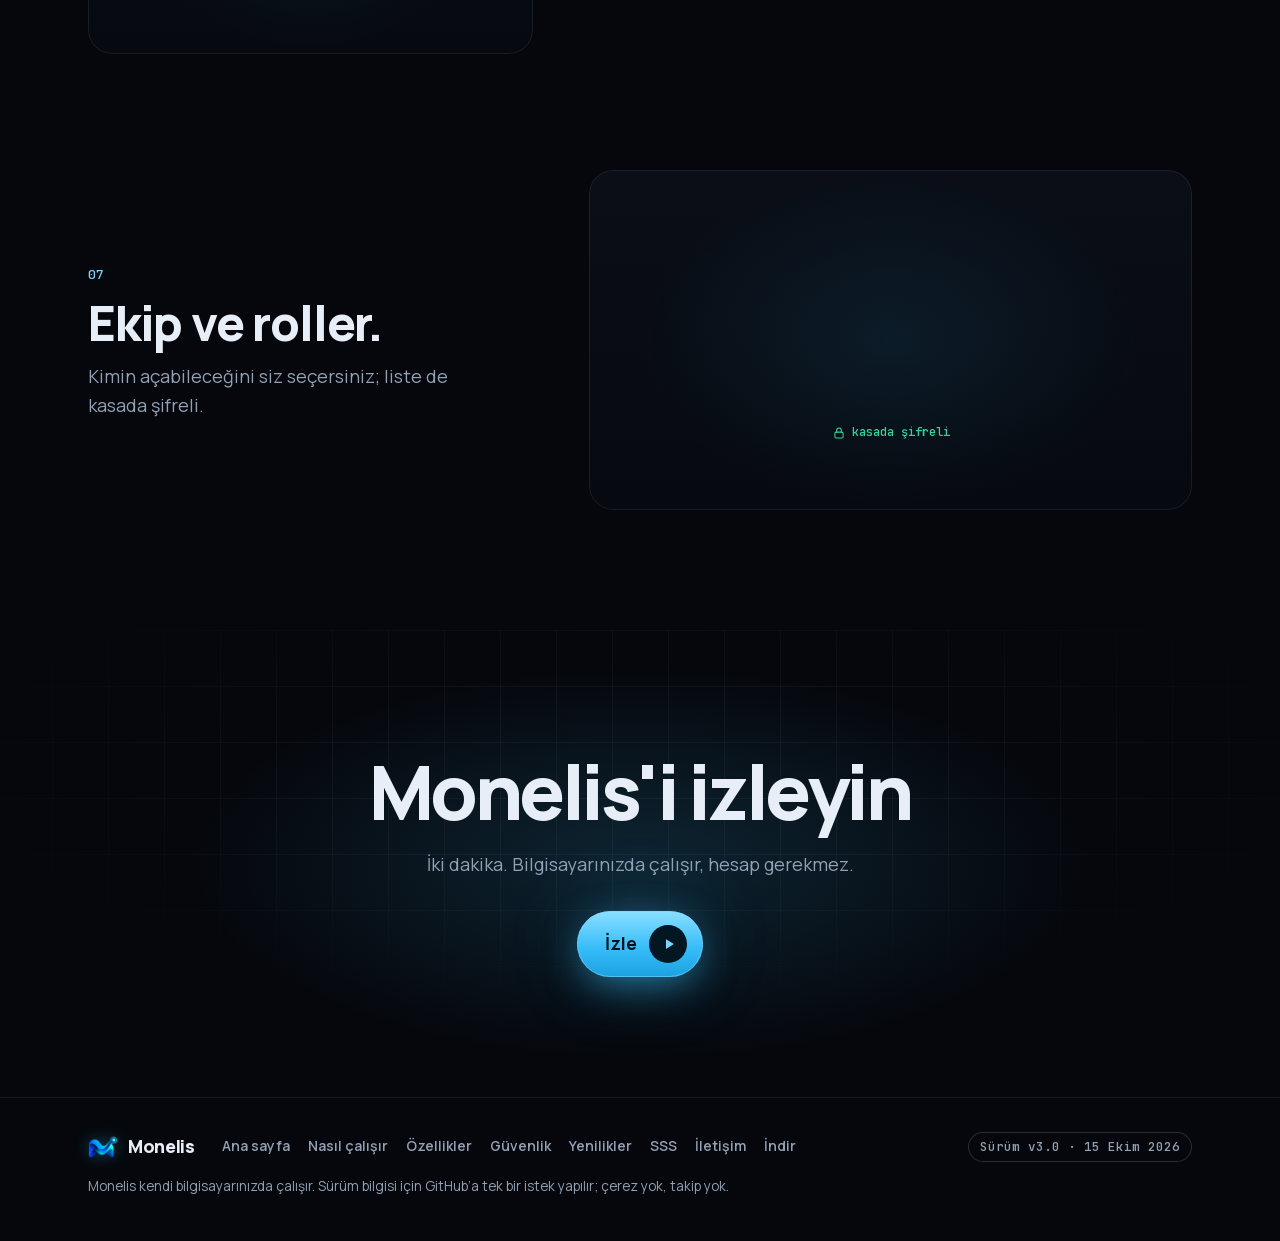
==== commit 301f00b3: "Monelis v3.0" ====
--- a/guvenlik.html
+++ b/guvenlik.html
@@ -3,15 +3,18 @@
 <head>
   <meta charset="utf-8">
   <meta name="viewport" content="width=device-width, initial-scale=1, viewport-fit=cover">
-  <title>Güvenlik — Nöbetçi</title>
-  <meta name="description" content="Nöbetçi güvenliği: AES-256 şifreli yerel kasa, bulut yok, izinler kapalı başlar, canlı ortam onayı, kişisel veri maskesi, şifreli yedek, ekip rolleri.">
+  <title>Güvenlik — Monelis</title>
+  <meta name="description" content="Monelis güvenliği: AES-256 şifreli yerel kasa, bulut yok, izinler kapalı başlar, canlı ortam onayı, kişisel veri maskesi, şifreli yedek, ekip rolleri.">
   <meta name="theme-color" content="#05070c">
   <meta name="color-scheme" content="dark">
-  <meta property="og:title" content="Güvenlik — Nöbetçi">
-  <meta property="og:description" content="Nöbetçi güvenliği: AES-256 şifreli yerel kasa, bulut yok, izinler kapalı başlar, canlı ortam onayı, kişisel veri maskesi, şifreli yedek, ekip rolleri.">
+  <meta property="og:title" content="Güvenlik — Monelis">
+  <meta property="og:description" content="Monelis güvenliği: AES-256 şifreli yerel kasa, bulut yok, izinler kapalı başlar, canlı ortam onayı, kişisel veri maskesi, şifreli yedek, ekip rolleri.">
   <meta property="og:type" content="website">
   <meta property="og:image" content="assets/paylasim.png">
-  <link rel="icon" href="assets/logo.svg" type="image/svg+xml">
+  <link rel="icon" href="assets/favicon.ico" sizes="16x16 32x32 48x48">
+  <link rel="icon" type="image/png" sizes="32x32" href="assets/favicon-32.png">
+  <link rel="icon" type="image/png" sizes="16x16" href="assets/favicon-16.png">
+  <link rel="icon" type="image/png" sizes="48x48" href="assets/favicon-48.png">
   <link rel="preload" href="assets/yazitipleri/manrope-latin.woff2" as="font" type="font/woff2" crossorigin>
   <link rel="preload" href="assets/yazitipleri/manrope-latin-ext.woff2" as="font" type="font/woff2" crossorigin>
   <link rel="stylesheet" href="css/site.css">
@@ -24,16 +27,13 @@
 <body data-sayfa="guvenlik">
   <a class="atla" href="#ana">İçeriğe geç</a>
 
-  <!-- Kalkan logosu (tekrar kullanılır) -->
+  <!-- Monelis logosu (tekrar kullanılır; raster: assets/monelis-logo.png) -->
   <svg width="0" height="0" style="position:absolute" aria-hidden="true" focusable="false">
     <defs>
       <linearGradient id="kalkan-g" x1="0" y1="0" x2="1" y2="1">
         <stop offset="0" stop-color="#7dd3fc"/><stop offset=".55" stop-color="#38bdf8"/><stop offset="1" stop-color="#2563eb"/>
       </linearGradient>
-      <symbol id="kalkan" viewBox="0 0 48 56">
-        <path d="M24 2.5 44 10v16.5c0 13.2-8.4 22.6-20 27-11.6-4.4-20-13.8-20-27V10L24 2.5Z" fill="rgba(56,189,248,.08)" stroke="url(#kalkan-g)" stroke-width="2.6" stroke-linejoin="round"/>
-        <path d="M15.5 28.5 21.5 34.5 33 22" fill="none" stroke="url(#kalkan-g)" stroke-width="3.4" stroke-linecap="round" stroke-linejoin="round"/>
-      </symbol>
+      <symbol id="kalkan" viewBox="0 0 48 48"><image href="assets/monelis-logo.png" width="48" height="48"/></symbol>
       <symbol id="imlec" viewBox="0 0 24 24"><path d="M5 3l13.5 9.2-6.1 1.2 3.6 6.9-2.6 1.3-3.6-6.9L5 19z" fill="#fff" stroke="#0b1220" stroke-width="1.4" stroke-linejoin="round"/></symbol>
     </defs>
   </svg>
@@ -68,6 +68,6 @@
   </main>
 
   <footer class="alt" id="alt"></footer>
-  <noscript><p class="noscript">Nöbetçi verinizi kendi bilgisayarınızda, AES-256 şifreli kasada tutar; bulut yoktur, izinler kapalı başlar.</p></noscript>
+  <noscript><p class="noscript">Monelis verinizi kendi bilgisayarınızda, AES-256 şifreli kasada tutar; bulut yoktur, izinler kapalı başlar.</p></noscript>
 </body>
 </html>
--- a/css/site.css
+++ b/css/site.css
@@ -1,4 +1,4 @@
-/* NÖBETÇİ TANITIM SİTESİ — "komuta merkezi / gece nöbeti" görünümü. Tek vurgu rengi (camgöbeği), başarı yeşili, tehlike kırmızısı. */
+/* MONELIS TANITIM SİTESİ — "komuta merkezi / gece nöbeti" görünümü. Tek vurgu rengi (camgöbeği), başarı yeşili, tehlike kırmızısı. */
 
 /* Yazı tipleri sitenin içindedir (Google Fonts'tan indirildi; SIL OFL 1.1 — assets/yazitipleri/OFL-*.txt). Dış istek yok. */
 @font-face { font-family: "Manrope"; font-style: normal; font-weight: 400 800; font-display: swap; src: url(../assets/yazitipleri/manrope-latin.woff2) format("woff2");
@@ -111,7 +111,7 @@
 .ust.dolu { background: rgba(5, 7, 12, 0.72); backdrop-filter: blur(14px) saturate(140%); -webkit-backdrop-filter: blur(14px) saturate(140%); box-shadow: 0 1px 0 var(--cizgi); }
 .ust-ic { max-width: var(--en); margin: 0 auto; padding: 14px var(--kenar); display: flex; align-items: center; gap: 24px; }
 .marka { display: inline-flex; align-items: center; gap: 10px; color: var(--metin); font-weight: 800; font-size: 18px; letter-spacing: -0.02em; }
-.marka-logo { width: 24px; height: 28px; filter: drop-shadow(0 0 10px rgba(56, 189, 248, 0.5)); }
+.marka-logo { width: 30px; height: 30px; filter: drop-shadow(0 0 8px rgba(56, 189, 248, 0.35)); }
 .ana-menu { margin-left: auto; }
 .menu { display: flex; gap: 4px; list-style: none; margin: 0; padding: 0; }
 .menu a { display: block; padding: 8px 12px; border-radius: 10px; color: var(--soluk); font-size: 14.5px; font-weight: 600; transition: color 0.2s, background 0.2s; }
@@ -120,7 +120,163 @@
 .menu-dugme { display: none; }
 
 /* ---------- kahraman ---------- */
-.kahraman { position: relative; min-height: 100svh; display: flex; align-items: center; padding: 110px 0 80px; overflow: hidden; }
+.kahraman { position: relative; min-height: 100svh; display: flex; flex-direction: column; align-items: center; justify-content: flex-start; padding: clamp(84px, 11svh, 124px) var(--kenar) clamp(40px, 6svh, 70px); overflow: hidden; }
+.gorunmez { position: absolute; width: 1px; height: 1px; margin: -1px; padding: 0; overflow: hidden; clip: rect(0 0 0 0); white-space: nowrap; border: 0; }
+
+/* giriş: canlı demo */
+.kahraman-ust { position: relative; z-index: 2; display: grid; justify-items: center; text-align: center; gap: 0; }
+.kahraman-etiket { margin-bottom: clamp(6px, 1.4svh, 14px); opacity: 0; animation: belir 0.8s 0.05s var(--yavas) forwards; }
+.demo { position: relative; z-index: 1; width: min(1100px, 100%); margin-top: clamp(14px, 2.6svh, 30px); opacity: 0; animation: belir 1.1s 0.35s var(--yavas) forwards; }
+.demo::before { content: ""; position: absolute; left: 8%; right: 8%; top: 18%; bottom: -6%; border-radius: 50%; background: radial-gradient(closest-side, rgba(56, 189, 248, 0.32), transparent); filter: blur(40px); pointer-events: none; }
+.demo-adimlar { position: relative; list-style: none; margin: 0 auto clamp(10px, 2svh, 18px); padding: 4px; display: flex; justify-content: center; gap: 4px; width: max-content; max-width: 100%; border-radius: 999px; background: rgba(10, 15, 24, 0.7); box-shadow: 0 0 0 1px var(--cizgi-guclu) inset; backdrop-filter: blur(10px); -webkit-backdrop-filter: blur(10px); }
+.demo-adim { position: relative; display: inline-flex; align-items: center; gap: 8px; padding: 7px 14px 7px 7px; border: 0; border-radius: 999px; overflow: hidden; background: none; color: var(--soluk); font: inherit; font-size: 14px; font-weight: 700; cursor: pointer; transition: color 0.3s, background 0.3s; }
+.demo-adim b { display: grid; place-items: center; width: 22px; height: 22px; border-radius: 50%; font-family: var(--mono); font-size: 11px; color: var(--vurgu-2); background: rgba(56, 189, 248, 0.1); transition: all 0.3s; }
+.demo-adim.gecti b { color: #052e1f; background: var(--iyi); }
+.demo-adim.etkin { color: var(--metin); background: rgba(56, 189, 248, 0.12); }
+.demo-adim.etkin b { color: #02131d; background: linear-gradient(180deg, #7dd3fc, #38bdf8); box-shadow: 0 0 14px rgba(56, 189, 248, 0.6); }
+.demo-adim-cubuk { position: absolute; left: 12px; right: 12px; bottom: 2px; height: 2px; border-radius: 2px; background: var(--vurgu); transform-origin: left; transform: scaleX(var(--ilerleme, 0)); opacity: 0; }
+.demo-adim.etkin .demo-adim-cubuk { opacity: 0.9; }
+.demo-cerceve { position: relative; width: 100%; perspective: 1600px; }
+.demo-sahne { --rx: 6deg; --ry: 0deg; position: absolute; left: 50%; top: 0; width: 1080px; height: 580px; margin-left: -540px; transform-origin: 50% 0; }
+.demo-pencere { position: absolute; left: 90px; top: 0; width: 900px; height: 560px; border-radius: 18px; overflow: hidden; background: linear-gradient(180deg, #0e1520, #090d15); box-shadow: 0 0 0 1px rgba(125, 211, 252, 0.28), 0 50px 120px -30px rgba(0, 0, 0, 0.95), 0 0 120px -40px rgba(56, 189, 248, 0.6); transform: perspective(1800px) rotateX(var(--rx)) rotateY(var(--ry)); transform-origin: 50% 100%; transition: transform 0.8s var(--yavas); }
+.dp-ust { display: flex; align-items: center; gap: 7px; height: 42px; padding: 0 16px; border-bottom: 1px solid var(--cizgi); background: rgba(255, 255, 255, 0.015); }
+.dp-ust i { width: 10px; height: 10px; border-radius: 50%; background: rgba(148, 163, 184, 0.22); }
+.dp-adres { margin: 0 auto; padding: 4px 14px; border-radius: 8px; font-family: var(--mono); font-size: 12px; color: var(--soluk); background: rgba(255, 255, 255, 0.03); box-shadow: 0 0 0 1px var(--cizgi) inset; }
+.dp-canli { display: inline-flex; align-items: center; gap: 6px; font-family: var(--mono); font-size: 11px; color: var(--iyi); }
+.dp-canli b { width: 7px; height: 7px; border-radius: 50%; background: var(--iyi); box-shadow: 0 0 10px var(--iyi); animation: yanip 1.6s infinite; }
+.dp-govde { display: grid; grid-template-columns: 168px 1fr; height: calc(100% - 42px); }
+.dp-yan { display: grid; align-content: start; gap: 4px; padding: 16px 10px; border-right: 1px solid var(--cizgi); }
+.dp-menu { display: flex; align-items: center; gap: 10px; padding: 9px 10px; border-radius: 10px; font-size: 13.5px; font-weight: 600; color: var(--cok-soluk); transition: color 0.3s, background 0.3s, box-shadow 0.3s; }
+.dp-menu svg { width: 17px; height: 17px; }
+.dp-menu.etkin { color: var(--metin); background: rgba(56, 189, 248, 0.1); box-shadow: 0 0 0 1px rgba(56, 189, 248, 0.3) inset; }
+.dp-menu.etkin svg { color: var(--vurgu-2); }
+.dp-ana { position: relative; padding: 18px 24px; min-width: 0; }
+.dp-yol { font-family: var(--mono); font-size: 12px; color: var(--soluk); margin-bottom: 14px; }
+.dp-ekranlar { position: relative; height: calc(100% - 34px); }
+.dp-ekran { position: absolute; inset: 0; opacity: 0; visibility: hidden; transform: translateY(10px); transition: opacity 0.45s, transform 0.55s var(--yavas), visibility 0s 0.45s; }
+.dp-ekran.acik { opacity: 1; visibility: visible; transform: none; transition: opacity 0.45s, transform 0.55s var(--yavas), visibility 0s; }
+/* Tara */
+.de-tara { display: grid; grid-template-columns: 1fr 210px; gap: 20px; }
+.dt-form { position: relative; padding: 18px 20px; border-radius: 14px; background: rgba(255, 255, 255, 0.02); box-shadow: 0 0 0 1px var(--cizgi) inset; overflow: hidden; }
+.dt-baslik { font-weight: 800; font-size: 17px; margin-bottom: 12px; }
+.dt-alanlar { display: grid; grid-template-columns: 1fr 1fr; gap: 12px 16px; }
+.dt-alan { position: relative; display: grid; gap: 5px; }
+.dt-alan label { font-size: 12px; font-weight: 600; color: var(--soluk); }
+.dt-girdi { height: 36px; border-radius: 9px; background: rgba(2, 6, 12, 0.6); box-shadow: 0 0 0 1px var(--cizgi-guclu) inset; transition: box-shadow 0.35s; }
+.dt-cip { position: absolute; right: 8px; bottom: 9px; padding: 1px 8px; border-radius: 6px; font-family: var(--mono); font-size: 10.5px; color: #bae6fd; background: rgba(56, 189, 248, 0.16); opacity: 0; transform: scale(0.8); transition: opacity 0.3s, transform 0.4s var(--yavas); }
+.dt-alan.bulundu .dt-girdi { box-shadow: 0 0 0 1.5px var(--vurgu) inset, 0 0 18px -4px rgba(56, 189, 248, 0.6); }
+.dt-alan.bulundu .dt-cip { opacity: 1; transform: none; }
+.dt-isin { position: absolute; left: 0; right: 0; top: 4%; height: 56px; margin-top: -28px; pointer-events: none; opacity: 0; transition: opacity 0.3s; background: linear-gradient(180deg, transparent, rgba(56, 189, 248, 0.16) 45%, rgba(125, 211, 252, 0.95) 50%, rgba(56, 189, 248, 0.16) 55%, transparent); filter: drop-shadow(0 0 12px rgba(56, 189, 248, 0.8)); }
+.dt-yan { position: relative; display: grid; align-content: start; gap: 6px; padding: 16px; border-radius: 14px; background: rgba(255, 255, 255, 0.02); box-shadow: 0 0 0 1px var(--cizgi) inset; transition: box-shadow 0.4s; }
+.dt-yan small { font-size: 12px; color: var(--soluk); }
+.dt-sayi { font-size: 40px; line-height: 1; font-weight: 800; color: var(--vurgu-2); font-variant-numeric: tabular-nums; }
+.dt-liste { list-style: none; margin: 6px 0 0; padding: 0; display: grid; gap: 5px; }
+.dt-liste li { display: flex; justify-content: space-between; font-size: 12.5px; opacity: 0; transform: translateX(10px); transition: opacity 0.3s, transform 0.4s var(--yavas); }
+.dt-liste li.acik { opacity: 1; transform: none; }
+.dt-liste em { font-style: normal; font-family: var(--mono); font-size: 11px; color: var(--cok-soluk); }
+.dt-hazir { margin-top: 10px; padding: 7px 10px; border-radius: 9px; font-size: 12.5px; font-weight: 700; color: #a7f3d0; background: rgba(52, 211, 153, 0.12); opacity: 0; transform: translateY(6px); transition: opacity 0.35s, transform 0.45s var(--yavas); }
+.dt-yan.hazir { box-shadow: 0 0 0 1.5px rgba(52, 211, 153, 0.45) inset; }
+.dt-yan.hazir .dt-hazir { opacity: 1; transform: none; }
+/* Öner */
+.do-bas { display: flex; align-items: center; gap: 12px; margin-bottom: 14px; font-size: 16px; }
+.do-yildiz { display: grid; place-items: center; width: 34px; height: 34px; border-radius: 10px; color: #fde68a; background: rgba(251, 191, 36, 0.12); box-shadow: 0 0 0 1px rgba(251, 191, 36, 0.35) inset; }
+.do-yildiz svg { width: 18px; height: 18px; }
+.do-sayac { margin-left: auto; display: grid; justify-items: center; padding: 6px 16px; border-radius: 12px; box-shadow: 0 0 0 1px rgba(52, 211, 153, 0.4) inset; }
+.do-sayac small { font-size: 11px; color: var(--soluk); }
+.do-sayac b { font-size: 26px; line-height: 1.1; color: var(--iyi); font-variant-numeric: tabular-nums; }
+.do-sayac.vurus b { animation: vurus 0.45s var(--yavas); }
+.do-liste { display: grid; gap: 10px; }
+.do-satir { display: grid; grid-template-columns: 130px 1fr auto; align-items: center; gap: 14px; padding: 13px 14px; border-radius: 12px; background: rgba(255, 255, 255, 0.025); box-shadow: 0 0 0 1px var(--cizgi) inset; font-size: 14.5px; opacity: 0; transform: translateX(24px); transition: opacity 0.4s, transform 0.5s var(--yavas), background 0.3s, box-shadow 0.3s; }
+.do-satir.acik { opacity: 1; transform: none; }
+.do-tur { font-family: var(--mono); font-size: 11.5px; color: var(--vurgu-2); padding: 3px 8px; border-radius: 7px; background: rgba(56, 189, 248, 0.1); justify-self: start; }
+.do-ekle { font-size: 12.5px; font-weight: 800; color: #02131d; padding: 6px 14px; border-radius: 8px; background: linear-gradient(180deg, #7dd3fc, #38bdf8); transition: all 0.3s; }
+.do-satir.eklendi { background: rgba(16, 185, 129, 0.07); box-shadow: 0 0 0 1px rgba(52, 211, 153, 0.35) inset; }
+.do-satir.eklendi .do-ekle { color: var(--iyi); background: rgba(52, 211, 153, 0.14); }
+/* Koş */
+.dk-ust { display: flex; align-items: center; gap: 10px; font-size: 16px; }
+.dk-donen { width: 15px; height: 15px; border-radius: 50%; border: 2px solid rgba(56, 189, 248, 0.25); border-top-color: var(--vurgu); animation: don 0.9s linear infinite; }
+.dk-ust.bitti .dk-donen { animation: none; border-color: var(--iyi); background: var(--iyi); box-shadow: 0 0 12px var(--iyi); }
+.dk-yuzde { margin-left: auto; font-family: var(--mono); font-size: 13px; color: var(--vurgu-2); }
+.dk-cubuk { margin: 14px 0 16px; height: 6px; border-radius: 6px; background: rgba(148, 163, 184, 0.14); overflow: hidden; }
+.dk-cubuk span { display: block; height: 100%; width: 0; border-radius: inherit; background: linear-gradient(90deg, #0ea5e9, #7dd3fc); box-shadow: 0 0 16px rgba(56, 189, 248, 0.8); transition: width 0.5s var(--yavas); }
+.dk-liste { list-style: none; margin: 0; padding: 0; display: grid; gap: 8px; }
+.dk-liste li { display: flex; align-items: center; gap: 12px; padding: 12px 14px; border-radius: 12px; font-size: 14.5px; color: var(--soluk); background: rgba(255, 255, 255, 0.02); box-shadow: 0 0 0 1px var(--cizgi) inset; transition: color 0.3s, background 0.3s, box-shadow 0.3s; }
+.dk-liste li::before { content: ""; flex: none; width: 20px; height: 20px; border-radius: 50%; box-shadow: 0 0 0 1.5px var(--cizgi-guclu) inset; background-position: center; background-repeat: no-repeat; }
+.dk-sure { margin-left: auto; font-family: var(--mono); font-size: 12px; opacity: 0; transition: opacity 0.3s; }
+.dk-liste li.kosuyor { color: var(--metin); background: rgba(56, 189, 248, 0.07); box-shadow: 0 0 0 1px rgba(56, 189, 248, 0.35) inset; }
+.dk-liste li.kosuyor::before { box-shadow: none; border: 2px solid rgba(56, 189, 248, 0.25); border-top-color: var(--vurgu); animation: don 0.8s linear infinite; }
+.dk-liste li.gecti { color: var(--metin); }
+.dk-liste li.gecti::before { box-shadow: none; background-color: rgba(52, 211, 153, 0.18); background-image: url("data:image/svg+xml,%3Csvg xmlns='http://www.w3.org/2000/svg' viewBox='0 0 20 20'%3E%3Cpath d='M5.5 10.5l3 3 6-7' fill='none' stroke='%2334d399' stroke-width='2.2' stroke-linecap='round' stroke-linejoin='round'/%3E%3C/svg%3E"); animation: tik 0.45s var(--yavas); }
+.dk-liste li.kaldi { color: #fecaca; background: rgba(248, 113, 113, 0.07); box-shadow: 0 0 0 1px rgba(248, 113, 113, 0.4) inset; }
+.dk-liste li.kaldi::before { box-shadow: none; background-color: rgba(248, 113, 113, 0.2); background-image: url("data:image/svg+xml,%3Csvg xmlns='http://www.w3.org/2000/svg' viewBox='0 0 20 20'%3E%3Cpath d='M6.5 6.5l7 7M13.5 6.5l-7 7' fill='none' stroke='%23f87171' stroke-width='2.2' stroke-linecap='round'/%3E%3C/svg%3E"); animation: tik 0.45s var(--yavas); }
+.dk-liste li.gecti .dk-sure, .dk-liste li.kaldi .dk-sure { opacity: 0.8; }
+/* Yakala */
+.de-yakala { display: grid; align-content: start; gap: 12px; opacity: 0; }
+.de-yakala.acik { opacity: 0.25; }
+.de-yakala.acik.dy-acik { opacity: 1; }
+.dy-bas { display: flex; align-items: center; gap: 12px; font-size: 18px; }
+.dy-rozet { padding: 3px 10px; border-radius: 999px; font-family: var(--mono); font-size: 12px; color: #fecaca; background: rgba(248, 113, 113, 0.16); box-shadow: 0 0 0 1px rgba(248, 113, 113, 0.5) inset; transition: all 0.35s; }
+.dy-duzeldi .dy-rozet { color: #a7f3d0; background: rgba(52, 211, 153, 0.14); box-shadow: 0 0 0 1px rgba(52, 211, 153, 0.5) inset; }
+.dy-tekrar { margin-left: auto; padding: 7px 14px; border-radius: 9px; font-size: 13px; font-weight: 800; color: #02131d; background: linear-gradient(180deg, #7dd3fc, #38bdf8); transition: transform 0.15s; }
+.dy-tekrar.basildi { transform: scale(0.93); box-shadow: 0 0 0 6px rgba(56, 189, 248, 0.25); }
+.dy-neden { margin: 0; font-size: 13.5px; color: #fca5a5; transition: color 0.3s; }
+.dy-duzeldi .dy-neden { color: var(--cok-soluk); text-decoration: line-through; }
+.dy-karsilastir { display: grid; grid-template-columns: 1fr 1fr; gap: 16px; }
+.dy-karsilastir figure { margin: 0; display: grid; gap: 6px; }
+.dy-karsilastir figcaption { font-family: var(--mono); font-size: 11.5px; color: var(--soluk); }
+.dy-ekran { position: relative; display: grid; align-content: start; gap: 8px; height: 230px; padding: 16px; border-radius: 12px; background: rgba(255, 255, 255, 0.02); box-shadow: 0 0 0 1px var(--cizgi) inset; overflow: hidden; }
+.dy-ekran i { height: 9px; border-radius: 4px; background: rgba(148, 163, 184, 0.15); }
+.dy-ekran i:nth-child(2) { width: 70%; } .dy-ekran i:nth-child(3) { width: 45%; }
+.dy-onay { margin-top: 30px; justify-self: center; padding: 10px 16px; border-radius: 10px; font-size: 13.5px; font-weight: 700; color: #a7f3d0; background: rgba(52, 211, 153, 0.12); box-shadow: 0 0 0 1px rgba(52, 211, 153, 0.4) inset; }
+.dy-bekliyor { margin-top: 34px; justify-self: center; width: 30px; height: 30px; border-radius: 50%; border: 3px solid rgba(148, 163, 184, 0.2); border-top-color: var(--soluk); animation: don 1.1s linear infinite; }
+.dy-isaret { position: absolute; left: 28%; right: 28%; top: 44%; height: 70px; border-radius: 12px; box-shadow: 0 0 0 2px var(--kotu), 0 0 30px rgba(248, 113, 113, 0.5); opacity: 0; transform: scale(1.3); transition: opacity 0.4s, transform 0.5s var(--yavas); }
+.dy-isaretli .dy-isaret { opacity: 1; transform: none; }
+.dy-duzeldi .dy-isaret { opacity: 0; }
+.dy-duzeldi .gorulen .dy-bekliyor { display: none; }
+.dy-duzeldi .gorulen .dy-ekran::after { content: "✓ Ödeme onaylandı"; margin-top: 30px; justify-self: center; padding: 10px 16px; border-radius: 10px; font-size: 13.5px; font-weight: 700; color: #a7f3d0; background: rgba(52, 211, 153, 0.12); box-shadow: 0 0 0 1px rgba(52, 211, 153, 0.4) inset; animation: tik 0.45s var(--yavas); }
+/* Raporla */
+.dr-izgara { display: grid; grid-template-columns: 200px 1fr; grid-template-rows: auto auto; gap: 12px; }
+.dr-kutu { display: grid; align-content: space-between; gap: 6px; min-height: 104px; padding: 14px 16px; border-radius: 14px; background: rgba(255, 255, 255, 0.025); box-shadow: 0 0 0 1px var(--cizgi) inset; }
+.dr-kutu small { font-size: 12px; color: var(--soluk); }
+.dr-kutu b { font-size: 30px; font-weight: 800; letter-spacing: -0.02em; font-variant-numeric: tabular-nums; }
+.dr-basari b { font-size: 46px; color: var(--iyi); }
+.dr-trend { grid-row: span 2; }
+.dr-trend .cubuklar { height: 180px; }
+.dr-izgara > .dr-kutu:nth-child(3), .dr-izgara > .dr-kutu:nth-child(4) { grid-column: auto; }
+.dr-izgara { grid-template-areas: "basari trend" "ekran trend" "servis trend"; grid-template-rows: auto auto auto; }
+.dr-basari { grid-area: basari; } .dr-trend { grid-area: trend; } .dr-izgara > .dr-kutu:nth-child(3) { grid-area: ekran; min-height: 80px; } .dr-izgara > .dr-kutu:nth-child(4) { grid-area: servis; min-height: 80px; }
+.dr-sabah { position: absolute; right: 0; bottom: 6px; display: flex; align-items: center; gap: 12px; padding: 12px 18px; border-radius: 14px; font-size: 15px; background: rgba(20, 26, 38, 0.95); box-shadow: 0 0 0 1px rgba(251, 191, 36, 0.4) inset, 0 20px 50px -15px rgba(0, 0, 0, 0.9), 0 0 50px -20px rgba(251, 191, 36, 0.5); opacity: 0; transform: translateY(14px); transition: opacity 0.45s, transform 0.55s var(--yavas); }
+.dr-sabah.acik { opacity: 1; transform: none; }
+.dr-sabah .gunes { width: 28px; height: 28px; }
+/* bildirim ve telefon */
+.dp-bildirim { position: absolute; left: 50%; bottom: 18px; margin-left: -150px; display: flex; align-items: center; gap: 10px; padding: 11px 16px; border-radius: 14px; font-size: 13.5px; font-weight: 700; background: rgba(30, 41, 59, 0.94); backdrop-filter: blur(12px); -webkit-backdrop-filter: blur(12px); box-shadow: 0 0 0 1px rgba(248, 113, 113, 0.45) inset, 0 20px 50px -15px rgba(0, 0, 0, 0.9); opacity: 0; transform: translateY(14px); transition: opacity 0.4s, transform 0.5s var(--yavas); }
+.dp-bildirim.acik { opacity: 1; transform: none; }
+.dp-bildirim-ikon { display: grid; color: var(--kotu); } .dp-bildirim-ikon svg { width: 16px; height: 16px; }
+.demo-telefon { position: absolute; right: 0; top: 150px; width: 200px; opacity: 0; transform: translateX(40px) rotate(4deg); transition: opacity 0.5s, transform 0.7s var(--yavas); }
+.demo-telefon.acik { opacity: 1; transform: rotate(4deg); }
+.dt-cerceve { aspect-ratio: 9 / 18.5; padding: 9px; border-radius: 34px; background: linear-gradient(160deg, #1d2636, #0b1019); box-shadow: 0 0 0 1px rgba(255, 255, 255, 0.08) inset, 0 0 0 2px #05070c, 0 40px 90px -20px rgba(0, 0, 0, 0.95), 0 0 60px -20px rgba(56, 189, 248, 0.4); }
+.dt-ekran { height: 100%; border-radius: 27px; overflow: hidden; display: flex; flex-direction: column; background: #0b1420; }
+.dt-ust { display: flex; align-items: center; gap: 8px; padding: 34px 12px 10px; background: rgba(17, 26, 40, 0.95); border-bottom: 1px solid var(--cizgi); font-size: 13px; }
+.dt-ust svg { width: 22px; height: 22px; } .dt-ust small { font-size: 10.5px; color: var(--vurgu-2); }
+.dt-akis { flex: 1; display: flex; flex-direction: column; justify-content: flex-end; gap: 7px; padding: 10px 9px; }
+.dt-balon { max-width: 88%; padding: 7px 10px; border-radius: 13px 13px 13px 4px; font-size: 11.5px; line-height: 1.35; background: #172233; box-shadow: 0 0 0 1px var(--cizgi) inset; display: none; }
+.dt-balon.ben { align-self: flex-end; border-radius: 13px 13px 4px 13px; background: linear-gradient(180deg, #2b6cb0, #2563eb); box-shadow: none; }
+.dt-balon.acik { display: block; animation: balon 0.45s var(--yavas); }
+.dt-balon:last-child.acik { background: rgba(16, 185, 129, 0.18); box-shadow: 0 0 0 1px rgba(52, 211, 153, 0.45) inset; }
+@media (max-width: 700px) { .demo-adim { padding: 6px 10px 6px 6px; font-size: 12.5px; gap: 6px; } .demo-adim b { width: 20px; height: 20px; } .demo-adimlar { gap: 2px; } }
+@media (max-width: 420px) { .demo-adim span { display: none; } .demo-adim { padding: 6px; } .demo-adim.etkin span { display: inline; } .demo-adim.etkin { padding-right: 12px; } }
+.izle-hap { --mx: 0px; --my: 0px; position: relative; display: inline-flex; align-items: center; gap: 10px; padding: 6px 18px 6px 6px; border: 0; border-radius: 999px; font: inherit; font-size: 15px; font-weight: 700; letter-spacing: 0.01em; color: var(--metin); cursor: pointer; background: rgba(13, 20, 31, 0.6); backdrop-filter: blur(10px); -webkit-backdrop-filter: blur(10px); box-shadow: 0 0 0 1px rgba(125, 211, 252, 0.35) inset, 0 10px 30px -12px rgba(56, 189, 248, 0.5); transform: translate(var(--mx), var(--my)); transition: transform 0.4s var(--yavas), box-shadow 0.3s, background 0.3s; }
+.izle-hap:hover { background: rgba(14, 30, 48, 0.8); box-shadow: 0 0 0 1px rgba(125, 211, 252, 0.7) inset, 0 14px 40px -12px rgba(56, 189, 248, 0.8); }
+.izle-hap:focus-visible { outline: 2px solid var(--vurgu); outline-offset: 3px; }
+.izle-hap-ikon { position: relative; display: grid; place-items: center; width: 32px; height: 32px; border-radius: 50%; color: #02131d; background: linear-gradient(180deg, #7dd3fc, #38bdf8); box-shadow: 0 0 18px rgba(56, 189, 248, 0.6); }
+.izle-hap-ikon svg { width: 13px; height: 13px; margin-left: 2px; }
+.indir-hap { text-decoration: none; }
+.indir-hap .izle-hap-ikon { color: var(--vurgu-2); background: rgba(56, 189, 248, 0.14); box-shadow: 0 0 0 1px rgba(125, 211, 252, 0.4) inset; }
+.indir-hap .izle-hap-ikon::after { display: none; }
+.indir-hap .izle-hap-ikon svg { width: 16px; height: 16px; margin: 0; }
+.izle-hap-ikon::after { content: ""; position: absolute; inset: -5px; border-radius: 50%; border: 1px solid rgba(125, 211, 252, 0.6); animation: hap-nabiz 2.4s ease-out infinite; }
+@keyframes hap-nabiz { from { transform: scale(0.85); opacity: 0.9; } to { transform: scale(1.5); opacity: 0; } }
+.kahraman .kahraman-eylem { flex: none; gap: 12px; margin-top: clamp(16px, 2.6svh, 26px); justify-content: center; position: relative; z-index: 2; }
 .kahraman::before {
   content: ""; position: absolute; inset: -20% -10% auto; height: 120%; pointer-events: none;
   background: radial-gradient(40% 45% at 72% 40%, rgba(56, 189, 248, 0.16), transparent 70%), radial-gradient(30% 35% at 15% 25%, rgba(37, 99, 235, 0.12), transparent 70%);
@@ -131,50 +287,26 @@
   background: radial-gradient(520px circle at var(--x) var(--y), rgba(56, 189, 248, 0.1), transparent 60%);
 }
 :hover > .imlec-isigi { opacity: 1; }
-.kahraman-ic { position: relative; width: 100%; max-width: var(--en); margin: 0 auto; padding: 0 var(--kenar); display: grid; grid-template-columns: minmax(0, 1.05fr) minmax(0, 1fr); gap: 56px; align-items: center; }
-.kalkan-kap { position: relative; width: 64px; height: 74px; margin-bottom: 30px; }
-.kalkan-kap::after { content: ""; position: absolute; inset: -30px; border-radius: 50%; background: radial-gradient(circle, rgba(56, 189, 248, 0.45), transparent 65%); filter: blur(10px); animation: nefes 4.2s ease-in-out infinite; z-index: -1; }
-.kalkan-buyuk { width: 64px; height: 74px; filter: drop-shadow(0 0 18px rgba(56, 189, 248, 0.55)); animation: nefes-kalkan 4.2s ease-in-out infinite; }
+.kalkan-buyuk { width: 76px; height: 76px; filter: drop-shadow(0 0 18px rgba(56, 189, 248, 0.45)); animation: nefes-kalkan 4.2s ease-in-out infinite; }
 @keyframes nefes { 0%, 100% { opacity: 0.45; transform: scale(0.9); } 50% { opacity: 1; transform: scale(1.12); } }
 @keyframes nefes-kalkan { 0%, 100% { filter: drop-shadow(0 0 10px rgba(56, 189, 248, 0.35)); } 50% { filter: drop-shadow(0 0 26px rgba(56, 189, 248, 0.85)); } }
-.kahraman-baslik { font-size: clamp(42px, 6.4vw, 84px); letter-spacing: -0.045em; line-height: 1.04; color: #f1f5fb; }
+.kahraman-baslik { position: relative; z-index: 2; flex: none; margin: 0 auto; text-align: center; font-size: clamp(38px, min(6.2vw, 8.4svh), 84px); letter-spacing: -0.045em; line-height: 1.05; color: #f1f5fb; }
 .kahraman-baslik .kelime { background: linear-gradient(180deg, #ffffff 35%, #9fb0c6); -webkit-background-clip: text; background-clip: text; color: transparent; padding-bottom: 0.06em; }
 .kahraman-baslik .kelime { display: inline-block; opacity: 0; transform: translateY(0.4em); filter: blur(8px); animation: kelime 0.9s var(--yavas) forwards; }
 @keyframes kelime { to { opacity: 1; transform: none; filter: none; } }
-.kahraman-alt { margin-top: 22px; font-size: clamp(17px, 1.6vw, 20px); color: var(--soluk); max-width: 30ch; opacity: 0; animation: belir 0.9s 0.7s var(--yavas) forwards; }
 .kahraman-eylem { margin-top: 38px; display: flex; align-items: center; gap: 18px; flex-wrap: wrap; opacity: 0; animation: belir 0.9s 0.9s var(--yavas) forwards; }
-.eylem-notu { font-family: var(--mono); font-size: 13px; color: var(--soluk); }
 @keyframes belir { from { opacity: 0; transform: translateY(14px); } to { opacity: 1; transform: none; } }
 .asagi { position: absolute; left: 50%; bottom: 26px; width: 26px; height: 42px; margin-left: -13px; border: 1.5px solid var(--cizgi-guclu); border-radius: 14px; }
 .asagi span { position: absolute; left: 50%; top: 8px; width: 4px; height: 8px; margin-left: -2px; border-radius: 2px; background: var(--vurgu); animation: kaydir 1.8s ease-in-out infinite; }
 @keyframes kaydir { 0% { opacity: 0; transform: translateY(0); } 30% { opacity: 1; } 100% { opacity: 0; transform: translateY(14px); } }
 
 /* canlı mini arayüz */
-.canli { position: relative; height: 480px; opacity: 0; animation: belir 1.1s 0.5s var(--yavas) forwards; }
-.canli-pencere { position: absolute; top: 10px; left: 0; width: min(430px, 84%); }
-.canli-rozet { margin-left: auto; display: inline-flex; align-items: center; gap: 6px; font-family: var(--mono); font-size: 11px; color: var(--iyi); }
-.canli-rozet b { width: 7px; height: 7px; border-radius: 50%; background: var(--iyi); box-shadow: 0 0 10px var(--iyi); animation: yanip 1.6s infinite; }
 @keyframes yanip { 50% { opacity: 0.35; } }
-.kosu-kart { padding: 18px 20px 20px; }
-.kosu-ust { display: flex; align-items: center; gap: 10px; font-size: 15px; }
-.kosu-ust strong { font-weight: 700; }
-.kosu-yuzde { margin-left: auto; font-family: var(--mono); font-size: 13px; color: var(--vurgu-2); }
-.donen { width: 14px; height: 14px; border-radius: 50%; border: 2px solid rgba(56, 189, 248, 0.25); border-top-color: var(--vurgu); animation: don 0.9s linear infinite; }
 .bitti .donen { animation: none; border-color: var(--iyi); background: var(--iyi); box-shadow: 0 0 12px var(--iyi); }
 .bitti.kaldi .donen { border-color: var(--kotu); background: var(--kotu); box-shadow: 0 0 12px var(--kotu); }
 @keyframes don { to { transform: rotate(360deg); } }
 .cubuk { margin: 14px 0 16px; height: 6px; border-radius: 6px; background: rgba(148, 163, 184, 0.14); overflow: hidden; }
 .cubuk span { display: block; height: 100%; width: 0; border-radius: inherit; background: linear-gradient(90deg, #0ea5e9, #7dd3fc); box-shadow: 0 0 16px rgba(56, 189, 248, 0.8); transition: width 0.6s var(--yavas); }
-.adim-listesi { list-style: none; margin: 0; padding: 0; display: grid; gap: 6px; }
-.adim-listesi li { display: flex; align-items: center; gap: 12px; padding: 10px 12px; border-radius: 12px; font-size: 14.5px; color: var(--soluk); background: rgba(255, 255, 255, 0.02); box-shadow: 0 0 0 1px var(--cizgi) inset; transition: color 0.3s, background 0.3s, box-shadow 0.3s; }
-.adim-listesi li::before { content: ""; flex: none; width: 20px; height: 20px; border-radius: 50%; box-shadow: 0 0 0 1.5px var(--cizgi-guclu) inset; background-position: center; background-repeat: no-repeat; transition: all 0.3s var(--yavas); }
-.adim-listesi li .sure { margin-left: auto; font-family: var(--mono); font-size: 12px; opacity: 0; transition: opacity 0.3s; }
-.adim-listesi li.kosuyor { color: var(--metin); background: rgba(56, 189, 248, 0.07); box-shadow: 0 0 0 1px rgba(56, 189, 248, 0.35) inset; }
-.adim-listesi li.kosuyor::before { box-shadow: none; border: 2px solid rgba(56, 189, 248, 0.25); border-top-color: var(--vurgu); animation: don 0.8s linear infinite; }
-.adim-listesi li.gecti { color: var(--metin); }
-.adim-listesi li.gecti::before { box-shadow: none; transform: scale(1); background-color: rgba(52, 211, 153, 0.18); background-image: url("data:image/svg+xml,%3Csvg xmlns='http://www.w3.org/2000/svg' viewBox='0 0 20 20'%3E%3Cpath d='M5.5 10.5l3 3 6-7' fill='none' stroke='%2334d399' stroke-width='2.2' stroke-linecap='round' stroke-linejoin='round'/%3E%3C/svg%3E"); animation: tik 0.45s var(--yavas); }
-.adim-listesi li.kaldi { color: #fecaca; background: rgba(248, 113, 113, 0.07); box-shadow: 0 0 0 1px rgba(248, 113, 113, 0.35) inset; }
-.adim-listesi li.kaldi::before { box-shadow: none; background-color: rgba(248, 113, 113, 0.2); background-image: url("data:image/svg+xml,%3Csvg xmlns='http://www.w3.org/2000/svg' viewBox='0 0 20 20'%3E%3Cpath d='M6.5 6.5l7 7M13.5 6.5l-7 7' fill='none' stroke='%23f87171' stroke-width='2.2' stroke-linecap='round'/%3E%3C/svg%3E"); animation: tik 0.45s var(--yavas); }
 .adim-listesi li.gecti .sure, .adim-listesi li.kaldi .sure { opacity: 0.8; }
 @keyframes tik { from { transform: scale(0.3); } 60% { transform: scale(1.2); } to { transform: scale(1); } }
 
@@ -185,21 +317,8 @@
 .centik { width: 70px; height: 20px; border-radius: 20px; background: #000; }
 .pil { width: 20px; height: 9px; border-radius: 3px; box-shadow: 0 0 0 1.4px rgba(232, 238, 247, 0.85) inset; position: relative; }
 .pil::after { content: ""; position: absolute; inset: 2.5px 6px 2.5px 2.5px; border-radius: 1px; background: #e8eef7; }
-.canli-telefon { position: absolute; right: -10px; bottom: -40px; z-index: 2; width: 206px; transform: rotate(5deg); }
-.kilit-ekrani { position: relative; height: 100%; border-radius: 30px; overflow: hidden; padding: 54px 12px 12px; background: radial-gradient(120% 70% at 50% 0%, #10325a, #071224 60%, #050a14); }
-.kilit-saat { text-align: center; font-size: 52px; font-weight: 700; letter-spacing: -0.04em; color: rgba(232, 238, 247, 0.92); margin-bottom: 16px; }
-.kilit-not { margin: -12px 0 18px; text-align: center; font-size: 12px; color: rgba(186, 230, 253, 0.7); }
 .bildirim { padding: 12px 12px 12px; border-radius: 18px; background: rgba(30, 41, 59, 0.72); backdrop-filter: blur(16px); -webkit-backdrop-filter: blur(16px); box-shadow: 0 0 0 1px rgba(255, 255, 255, 0.08) inset; font-size: 12.5px; opacity: 0; transform: translateY(-16px) scale(0.96); transition: opacity 0.45s var(--yavas), transform 0.55s var(--yavas); }
 .bildirim.acik { opacity: 1; transform: none; }
-.bildirim-ust { display: flex; align-items: center; gap: 6px; font-size: 11px; color: var(--soluk); margin-bottom: 6px; }
-.bildirim-ust svg { width: 14px; height: 16px; }
-.bildirim-ust b { color: var(--metin); }
-.bildirim-ust span { margin-left: auto; }
-.bildirim-metin { font-weight: 700; font-size: 14px; transition: color 0.3s; }
-.bildirim-ayrinti { color: var(--soluk); font-size: 12px; margin-top: 2px; }
-.bildirim-dugme { position: relative; overflow: hidden; margin-top: 10px; width: 100%; padding: 8px; border: 0; border-radius: 10px; background: rgba(56, 189, 248, 0.16); color: var(--vurgu-2); font-weight: 700; font-size: 12.5px; transition: background 0.3s, opacity 0.3s, max-height 0.4s; max-height: 40px; }
-.bildirim-dugme.basildi { background: rgba(56, 189, 248, 0.35); }
-.bildirim-dugme.gizli { opacity: 0; max-height: 0; margin: 0; padding: 0; }
 
 /* ---------- bölümler ---------- */
 .bolum { position: relative; max-width: var(--en); margin: 0 auto; padding: clamp(80px, 12vw, 150px) var(--kenar) 0; }
@@ -216,21 +335,149 @@
 .tanitim-sahne { position: relative; border-radius: 22px; overflow: hidden; aspect-ratio: 16 / 10; background: var(--panel-dolu); box-shadow: 0 0 0 1px var(--cizgi-guclu), 0 50px 120px -30px rgba(0, 0, 0, 0.9), 0 0 120px -40px rgba(56, 189, 248, 0.45); }
 .tanitim-oynat { position: absolute; z-index: 5; left: 50%; top: 50%; width: 84px; height: 84px; margin: -42px 0 0 -42px; display: grid; place-items: center; border-radius: 50%; color: #02131d; background: rgba(125, 211, 252, 0.92); box-shadow: 0 0 0 10px rgba(56, 189, 248, 0.18), 0 20px 60px rgba(56, 189, 248, 0.5); opacity: 0; transform: scale(0.8); transition: opacity 0.35s, transform 0.45s var(--yavas); }
 .tanitim-oynat svg { width: 32px; height: 32px; margin-left: 4px; }
-.tanitim-cerceve:hover .tanitim-oynat, .tanitim-cerceve:focus-visible .tanitim-oynat { opacity: 1; transform: none; }
-
-/* ---------- kaydırmalı hikâye ---------- */
-.hikaye { position: relative; margin-top: clamp(60px, 10vw, 120px); overflow-x: clip; }
-.sahne { position: relative; height: 280vh; }
-.sahne-yapiskan { position: sticky; top: 0; height: 100vh; height: 100svh; max-width: var(--en); margin: 0 auto; padding: 90px var(--kenar) 40px; display: grid; grid-template-columns: minmax(0, 0.85fr) minmax(0, 1.15fr); gap: 56px; align-items: center; }
-.sahne-metin h2 { font-size: clamp(34px, 4.6vw, 60px); margin-top: 14px; }
-.sahne-metin p { margin-top: 18px; font-size: clamp(17px, 1.5vw, 20px); color: var(--soluk); max-width: 34ch; }
-.sahne-metin { opacity: calc(0.15 + var(--giris, 1) * 0.85); transform: translateY(calc((1 - var(--giris, 1)) * 30px)); }
+.tanitim-cerceve:focus-visible .tanitim-oynat { opacity: 1; transform: none; }
+
+/* ---------- vitrin: "Neler yapar" (üzerine gelince oynar) ---------- */
+.vitrin-kap { display: grid; grid-template-columns: minmax(0, 0.6fr) minmax(0, 1.4fr); grid-template-rows: auto auto; column-gap: clamp(24px, 4vw, 48px); row-gap: 14px; align-items: center; }
+.vitrin-liste { grid-row: 1; grid-column: 1; }
+.vitrin-sahne { grid-row: 1; grid-column: 2; }
+.vitrin-liste { list-style: none; margin: 0; padding: 0; display: grid; gap: 4px; }
+.vitrin-oge { position: relative; width: 100%; display: grid; grid-template-columns: 38px minmax(0, 1fr); column-gap: 14px; align-items: center; padding: 12px 14px; border: 0; border-radius: 14px; background: none; color: var(--soluk); font: inherit; text-align: left; cursor: pointer; overflow: hidden; transition: background 0.3s, color 0.3s, box-shadow 0.3s; }
+.vitrin-ikon { display: grid; place-items: center; width: 38px; height: 38px; border-radius: 11px; color: var(--vurgu-2); background: rgba(255, 255, 255, 0.03); box-shadow: 0 0 0 1px var(--cizgi) inset; transition: color 0.3s, background 0.3s, box-shadow 0.3s, transform 0.5s var(--yavas); }
+.vitrin-ikon svg { width: 20px; height: 20px; }
+.vitrin-oge b { font-size: 16.5px; font-weight: 700; letter-spacing: -0.01em; }
+.vitrin-cubuk { position: absolute; left: 66px; right: 16px; bottom: 5px; height: 2px; border-radius: 2px; background: var(--vurgu); box-shadow: 0 0 10px var(--vurgu); transform-origin: left; transform: scaleX(var(--ilerleme, 0)); opacity: 0; transition: opacity 0.3s; }
+.vitrin-oge:hover { color: var(--metin); background: rgba(255, 255, 255, 0.03); }
+.vitrin-oge:focus-visible { outline: 2px solid var(--vurgu); outline-offset: 2px; }
+.vitrin-oge[aria-selected="true"] { color: var(--metin); background: rgba(56, 189, 248, 0.06); box-shadow: 0 0 0 1px rgba(56, 189, 248, 0.28) inset; }
+.vitrin-oge[aria-selected="true"] .vitrin-ikon { color: #02131d; background: linear-gradient(180deg, #7dd3fc, #38bdf8); box-shadow: 0 0 22px rgba(56, 189, 248, 0.45); transform: rotate(-6deg); }
+.vitrin-oge[aria-selected="true"] .vitrin-cubuk { opacity: 0.9; }
+.vitrin-not { grid-row: 2; grid-column: 2; margin: 0; min-height: 1.5em; text-align: center; color: var(--soluk); font-size: 16px; }
+.vitrin-sahne { position: relative; display: grid; min-height: 500px; padding: clamp(18px, 3vw, 36px); border-radius: 26px; cursor: pointer; overflow: hidden;
+  background: radial-gradient(70% 60% at 60% 35%, rgba(56, 189, 248, 0.09), transparent 70%), linear-gradient(180deg, rgba(14, 20, 31, 0.7), rgba(8, 12, 19, 0.7));
+  box-shadow: 0 0 0 1px var(--cizgi-guclu) inset, 0 50px 110px -40px rgba(0, 0, 0, 0.9); }
+.vitrin-panel { grid-area: 1 / 1; display: grid; place-items: center; min-width: 0; opacity: 0; visibility: hidden; transform: translateY(14px) scale(0.985); transition: opacity 0.45s, transform 0.6s var(--yavas), visibility 0s 0.45s; }
+.vitrin-panel.acik { opacity: 1; visibility: visible; transform: none; transition: opacity 0.45s, transform 0.6s var(--yavas), visibility 0s; }
+.vitrin-panel > .sahne-gorsel { width: 100%; }
+.vitrin .form-govde { gap: 10px; padding: 18px 22px 22px; }
+@media (min-width: 561px) {
+  .vitrin .gece-gorsel .saat-kart { padding: 20px; gap: 10px; }
+  .vitrin .gece-gorsel .kadran { width: 140px; height: 140px; }
+  .vitrin .gece-gorsel .akrep { height: 38px; } .vitrin .gece-gorsel .yelkovan { height: 54px; }
+  .vitrin .gece-gorsel .c12 { transform: translateY(-60px); } .vitrin .gece-gorsel .c6 { transform: translateY(60px); } .vitrin .gece-gorsel .c3 { transform: translateX(60px) rotate(90deg); } .vitrin .gece-gorsel .c9 { transform: translateX(-60px) rotate(90deg); }
+}
 .sahne-gorsel { position: relative; min-height: 420px; display: grid; place-items: center; }
-.hikaye-ray { position: fixed; z-index: 20; left: max(14px, calc((100vw - var(--en)) / 2 - 36px)); top: 50%; transform: translateY(-50%); display: grid; gap: 14px; opacity: 0; visibility: hidden; pointer-events: none; transition: opacity 0.4s, visibility 0.4s; }
-.hikaye-ray.acik { opacity: 1; visibility: visible; pointer-events: auto; }
-.hikaye-ray a { position: relative; display: block; width: 8px; height: 8px; border-radius: 50%; background: var(--cizgi-guclu); transition: background 0.3s, transform 0.3s, box-shadow 0.3s; }
-.hikaye-ray a::after { content: ""; position: absolute; inset: -10px; }
-.hikaye-ray a.etkin { background: var(--vurgu); transform: scale(1.4); box-shadow: 0 0 12px var(--vurgu); }
+.vitrin-ipucu { position: absolute; right: 16px; bottom: 12px; display: inline-flex; align-items: center; gap: 6px; font-family: var(--mono); font-size: 12px; color: var(--cok-soluk); transition: opacity 0.3s; pointer-events: none; }
+.vitrin-ipucu svg { width: 12px; height: 12px; }
+.vitrin-sahne.oynuyor .vitrin-ipucu { opacity: 0; }
+
+/* öneri */
+.oneri-gorsel { width: 100%; }
+.oneri-pencere { width: min(480px, 100%); }
+.oneri-govde { padding: 18px 20px 22px; display: grid; gap: 12px; }
+.oneri-bas { display: flex; align-items: center; gap: 10px; font-size: 15px; opacity: 0; transform: translateY(6px); transition: opacity 0.4s, transform 0.5s var(--yavas); }
+.oneri-bas.acik { opacity: 1; transform: none; }
+.oneri-yildiz { display: grid; place-items: center; width: 30px; height: 30px; border-radius: 9px; color: #fde68a; background: rgba(251, 191, 36, 0.12); box-shadow: 0 0 0 1px rgba(251, 191, 36, 0.35) inset; }
+.oneri-yildiz svg { width: 17px; height: 17px; }
+.oneri-bas.dusunuyor .oneri-yildiz svg { animation: don 1.2s linear infinite; }
+.oneri-liste { display: grid; gap: 8px; }
+.oneri-satir { display: grid; grid-template-columns: auto minmax(0, 1fr) auto; align-items: center; gap: 10px; padding: 9px 10px; border-radius: 12px; background: rgba(255, 255, 255, 0.025); box-shadow: 0 0 0 1px var(--cizgi) inset; font-size: 14px; opacity: 0; transform: translateX(20px); transition: opacity 0.4s, transform 0.5s var(--yavas), background 0.3s, box-shadow 0.3s; }
+.oneri-satir.acik { opacity: 1; transform: none; }
+.oneri-tur { font-family: var(--mono); font-size: 11px; color: var(--vurgu-2); padding: 2px 8px; border-radius: 7px; background: rgba(56, 189, 248, 0.1); white-space: nowrap; }
+.oneri-metin { min-width: 0; overflow: hidden; text-overflow: ellipsis; white-space: nowrap; }
+.oneri-ekle { font-size: 12.5px; font-weight: 700; color: #02131d; padding: 5px 12px; border-radius: 8px; background: linear-gradient(180deg, #7dd3fc, #38bdf8); white-space: nowrap; transition: background 0.3s, color 0.3s; }
+.oneri-satir.eklendi { background: rgba(16, 185, 129, 0.07); box-shadow: 0 0 0 1px rgba(52, 211, 153, 0.35) inset; }
+.oneri-satir.eklendi .oneri-ekle { color: var(--iyi); background: rgba(52, 211, 153, 0.14); }
+.oneri-sayac { position: absolute; right: 2%; top: 6%; display: grid; justify-items: center; padding: 12px 18px; border-radius: 16px; background: var(--panel); backdrop-filter: blur(12px); -webkit-backdrop-filter: blur(12px); box-shadow: 0 0 0 1px rgba(52, 211, 153, 0.35) inset, 0 20px 50px -20px rgba(0, 0, 0, 0.9); opacity: 0; transform: translateY(-8px); transition: opacity 0.4s, transform 0.5s var(--yavas); }
+.oneri-sayac.acik { opacity: 1; transform: none; }
+.oneri-sayac small { font-size: 11.5px; color: var(--soluk); }
+.oneri-sayac b { font-size: 34px; line-height: 1.1; font-weight: 800; color: var(--iyi); font-variant-numeric: tabular-nums; }
+.oneri-sayac.vurus b { animation: vurus 0.45s var(--yavas); }
+@keyframes vurus { 40% { transform: scale(1.3); } }
+
+/* kendi akışınız */
+.akis-gorsel { width: 100%; grid-template-columns: auto minmax(0, 1fr); gap: 22px; align-items: center; }
+.akis-palet { display: grid; gap: 8px; align-content: start; padding: 14px; border-radius: 16px; background: var(--panel); box-shadow: 0 0 0 1px var(--cizgi-guclu) inset; }
+.akis-palet small { font-size: 11.5px; color: var(--cok-soluk); font-family: var(--mono); margin-bottom: 2px; }
+.akis-cip { display: flex; align-items: center; gap: 8px; padding: 8px 12px; border-radius: 10px; font-size: 13.5px; font-weight: 600; color: var(--soluk); background: rgba(255, 255, 255, 0.03); box-shadow: 0 0 0 1px var(--cizgi) inset; transition: all 0.3s var(--yavas); }
+.akis-cip svg { width: 16px; height: 16px; color: var(--vurgu-2); }
+.akis-cip.secili { color: var(--metin); background: rgba(56, 189, 248, 0.16); box-shadow: 0 0 0 1.5px var(--vurgu) inset, 0 0 22px rgba(56, 189, 248, 0.4); transform: translateX(10px) scale(1.04); }
+.akis-pano { position: relative; padding: 18px 20px 20px; border-radius: 20px; background: var(--panel); box-shadow: 0 0 0 1px var(--cizgi-guclu) inset, 0 30px 70px -25px rgba(0, 0, 0, 0.9); }
+.akis-baslik { font-weight: 800; font-size: 15px; margin-bottom: 14px; }
+.akis-adimlar { position: relative; display: grid; gap: 14px; }
+.akis-hat { position: absolute; left: 39px; top: 70px; bottom: 44px; width: 2px; background: var(--cizgi-guclu); }
+.akis-hat span { display: block; height: 100%; background: linear-gradient(180deg, var(--vurgu), var(--iyi)); box-shadow: 0 0 10px var(--vurgu); transform-origin: top; transform: scaleY(0); }
+.akis-dugum { position: relative; z-index: 1; display: grid; grid-template-columns: 40px minmax(0, 1fr) auto; align-items: center; gap: 12px; padding: 10px 12px; border-radius: 14px; background: #0c121c; box-shadow: 0 0 0 1px var(--cizgi-guclu) inset; opacity: 0; transform: translateX(-26px) scale(0.95); transition: opacity 0.4s, transform 0.55s var(--yavas), box-shadow 0.3s; }
+.akis-dugum.acik { opacity: 1; transform: none; }
+.akis-ikon { display: grid; place-items: center; width: 40px; height: 40px; border-radius: 11px; color: var(--vurgu-2); background: rgba(56, 189, 248, 0.1); }
+.akis-ikon svg { width: 20px; height: 20px; }
+.akis-yazi small { display: block; font-family: var(--mono); font-size: 11px; color: var(--cok-soluk); }
+.akis-yazi b { font-size: 14.5px; }
+.akis-durum { width: 20px; height: 20px; border-radius: 50%; box-shadow: 0 0 0 1.5px var(--cizgi-guclu) inset; }
+.akis-dugum.kosuyor { box-shadow: 0 0 0 1.5px rgba(56, 189, 248, 0.6) inset; }
+.akis-dugum.kosuyor .akis-durum { box-shadow: none; border: 2px solid rgba(56, 189, 248, 0.25); border-top-color: var(--vurgu); animation: don 0.8s linear infinite; }
+.akis-dugum.gecti .akis-durum { box-shadow: none; background: var(--iyi) url("data:image/svg+xml,%3Csvg xmlns='http://www.w3.org/2000/svg' viewBox='0 0 20 20'%3E%3Cpath d='M5.5 10.5l3 3 6-7' fill='none' stroke='%23052e1f' stroke-width='2.6' stroke-linecap='round' stroke-linejoin='round'/%3E%3C/svg%3E") center / 14px no-repeat; animation: tik 0.45s var(--yavas); }
+.akis-dugum.sonuc .akis-ikon { color: var(--iyi); background: rgba(52, 211, 153, 0.12); }
+.akis-gorsel.bitti .akis-dugum.sonuc { box-shadow: 0 0 0 1.5px rgba(52, 211, 153, 0.55) inset, 0 0 40px -10px rgba(52, 211, 153, 0.5); }
+
+/* size özel pano */
+.pano-gorsel { width: 100%; }
+.pano-pencere { position: relative; width: min(560px, 100%); padding-bottom: 52px; }
+.pano-zil { position: relative; margin-left: auto; display: grid; place-items: center; width: 28px; height: 28px; border-radius: 8px; color: var(--soluk); }
+.pano-zil svg { width: 17px; height: 17px; }
+.pano-zil b { position: absolute; right: -3px; top: -3px; min-width: 16px; height: 16px; border-radius: 8px; font-size: 10px; line-height: 16px; text-align: center; color: #fff; background: var(--kotu); opacity: 0; transform: scale(0.4); transition: opacity 0.3s, transform 0.4s var(--yavas); }
+.pano-gorsel.zil-caliyor .pano-zil { color: var(--metin); animation: salla 0.6s var(--yavas); }
+.pano-gorsel.zil-caliyor .pano-zil b { opacity: 1; transform: none; }
+@keyframes salla { 20% { transform: rotate(14deg); } 45% { transform: rotate(-12deg); } 70% { transform: rotate(6deg); } }
+.pano-izgara { display: grid; grid-template-columns: repeat(3, minmax(0, 1fr)); gap: 10px; padding: 14px; }
+.pk { position: relative; display: grid; align-content: space-between; gap: 6px; min-height: 92px; padding: 12px 14px; border-radius: 14px; background: #0c121c; box-shadow: 0 0 0 1px var(--cizgi-guclu) inset; transition: box-shadow 0.3s, background 0.3s; }
+.pk small { font-size: 12px; color: var(--soluk); }
+.pk b { font-size: 24px; font-weight: 800; letter-spacing: -0.02em; font-variant-numeric: tabular-nums; }
+.pk-basari b { color: var(--iyi); }
+.pk-trend { grid-column: span 2; }
+.pk-trend .cubuklar { height: 46px; gap: 4px; }
+.pk.tutuluyor { z-index: 3; background: #101a28; box-shadow: 0 0 0 1.5px var(--vurgu) inset, 0 24px 50px -12px rgba(0, 0, 0, 0.9), 0 0 30px rgba(56, 189, 248, 0.35); }
+.pk-sql .rozet { position: absolute; right: 10px; bottom: 12px; opacity: 0; transform: scale(0.8); transition: opacity 0.3s, transform 0.4s var(--yavas); }
+.rozet-kirmizi { color: #fecaca; background: rgba(248, 113, 113, 0.16); box-shadow: 0 0 0 1px rgba(248, 113, 113, 0.5) inset; }
+.pk-sql.uyari { background: rgba(60, 14, 14, 0.5); box-shadow: 0 0 0 1.5px rgba(248, 113, 113, 0.65) inset, 0 0 30px -6px rgba(248, 113, 113, 0.5); }
+.pk-sql.uyari b { color: #fca5a5; }
+.pk-sql.uyari .rozet { opacity: 1; transform: none; }
+.pano-bildirim { position: absolute; left: 50%; bottom: 12px; display: flex; align-items: center; gap: 10px; padding: 10px 16px; border-radius: 14px; white-space: nowrap; font-size: 13.5px; font-weight: 700; background: rgba(30, 41, 59, 0.92); backdrop-filter: blur(12px); -webkit-backdrop-filter: blur(12px); box-shadow: 0 0 0 1px rgba(248, 113, 113, 0.45) inset, 0 20px 50px -15px rgba(0, 0, 0, 0.9); opacity: 0; transform: translate(-50%, 14px); transition: opacity 0.4s, transform 0.5s var(--yavas); }
+.pano-bildirim-ikon { display: grid; place-items: center; color: var(--kotu); }
+.pano-bildirim-ikon svg { width: 16px; height: 16px; }
+.pano-gorsel.uyari-geldi .pano-bildirim { opacity: 1; transform: translate(-50%, 0); }
+.pano-imlec { transition: transform 0.08s linear, opacity 0.3s; }
+
+/* ekiple paylaşın */
+.ekip-gorsel { width: min(540px, 100%); justify-self: center; grid-template-rows: auto 90px auto; place-items: stretch; gap: 0; }
+.ekip-siz { justify-self: center; display: flex; align-items: center; gap: 12px; padding: 12px 14px 12px 16px; border-radius: 18px; background: var(--panel); box-shadow: 0 0 0 1px var(--cizgi-guclu) inset, 0 30px 70px -25px rgba(0, 0, 0, 0.9); transition: box-shadow 0.4s; }
+.ekip-gorsel.yayinda .ekip-siz { box-shadow: 0 0 0 1.5px rgba(56, 189, 248, 0.55) inset, 0 0 40px -10px rgba(56, 189, 248, 0.5); }
+.ekip-logo { width: 30px; height: 30px; }
+.ekip-siz b { font-size: 14.5px; }
+.ekip-surum, .ekip-durum { font-family: var(--mono); font-size: 12px; padding: 2px 8px; border-radius: 7px; color: var(--vurgu-2); background: rgba(56, 189, 248, 0.12); white-space: nowrap; }
+.ekip-yayinla { position: relative; overflow: hidden; font-size: 13px; font-weight: 800; color: #02131d; padding: 7px 14px; border-radius: 10px; background: linear-gradient(180deg, #7dd3fc, #38bdf8); transition: transform 0.15s; }
+.ekip-yayinla.basildi { transform: scale(0.94); }
+.ekip-hatlar { width: 100%; height: 100%; overflow: visible; }
+.ekip-hatlar path { fill: none; stroke: var(--cizgi-guclu); stroke-width: 2; stroke-dasharray: 4 6; vector-effect: non-scaling-stroke; }
+.ekip-hatlar path.dolu { stroke: var(--vurgu); stroke-dasharray: 1; stroke-dashoffset: 1; filter: drop-shadow(0 0 4px rgba(56, 189, 248, 0.9)); }
+.ekip-kisiler { display: grid; grid-template-columns: repeat(3, minmax(0, 1fr)); gap: 12px; }
+.ekip-kisi { display: grid; justify-items: center; gap: 6px; padding: 14px 8px; border-radius: 16px; background: var(--panel); box-shadow: 0 0 0 1px var(--cizgi-guclu) inset; transition: box-shadow 0.4s, transform 0.5s var(--yavas); }
+.ekip-avatar { display: grid; place-items: center; width: 40px; height: 40px; border-radius: 50%; font-weight: 800; color: #02131d; background: linear-gradient(160deg, #bae6fd, #38bdf8); }
+.ekip-kisi b { font-size: 14px; }
+.ekip-kisi .ekip-durum { color: var(--soluk); background: rgba(255, 255, 255, 0.05); }
+.ekip-kisi.geldi { transform: translateY(-4px); box-shadow: 0 0 0 1.5px rgba(56, 189, 248, 0.6) inset; }
+.ekip-kisi.geldi .ekip-durum { color: #02131d; font-weight: 700; background: var(--vurgu); }
+.ekip-kisi.guncel { box-shadow: 0 0 0 1.5px rgba(52, 211, 153, 0.5) inset; }
+.ekip-kisi.guncel .ekip-durum { color: var(--iyi); background: rgba(52, 211, 153, 0.14); }
+
+/* neden Monelis */
+.fayda-izgara { display: grid; grid-template-columns: repeat(4, minmax(0, 1fr)); gap: 16px; }
+.fayda { padding: 26px 22px 24px; }
+.fayda-ikon { display: grid; place-items: center; width: 46px; height: 46px; border-radius: 13px; color: var(--vurgu-2); background: rgba(56, 189, 248, 0.1); box-shadow: 0 0 0 1px rgba(56, 189, 248, 0.25) inset; transition: transform 0.5s var(--yavas), background 0.3s, box-shadow 0.3s, color 0.3s; }
+.fayda-ikon svg { width: 22px; height: 22px; }
+.fayda:hover .fayda-ikon { transform: rotate(-8deg) scale(1.12); color: #02131d; background: linear-gradient(180deg, #7dd3fc, #38bdf8); box-shadow: 0 0 26px rgba(56, 189, 248, 0.5); }
+.fayda b { display: block; margin-top: 20px; font-size: clamp(22px, 2.2vw, 28px); font-weight: 800; letter-spacing: -0.03em; line-height: 1.15; background: linear-gradient(180deg, #fff, #7dd3fc); -webkit-background-clip: text; background-clip: text; color: transparent; }
+.fayda p { margin-top: 8px; color: var(--soluk); font-size: 15px; line-height: 1.5; }
 
 /* sahne 1: form + tarama ışını */
 .form-pencere { width: min(460px, 100%); }
@@ -266,7 +513,7 @@
 .kodsuz-gorsel > .giris-pencere { position: absolute; left: 0; top: 50%; transform: translateY(-50%); }
 .giris-pencere { width: min(340px, 56%); }
 .giris-govde { padding: 26px 26px 30px; display: grid; gap: 14px; }
-.giris-logo { width: 34px; height: 40px; margin-bottom: 4px; }
+.giris-logo { width: 40px; height: 40px; margin-bottom: 4px; }
 .girdi .yazi { white-space: pre; }
 .imlec-cizgi { width: 2px; height: 18px; margin-left: 1px; background: var(--vurgu); animation: yanip 1s steps(1) infinite; opacity: 0; }
 .girdi.odak { box-shadow: 0 0 0 1.5px var(--vurgu) inset, 0 0 0 4px rgba(56, 189, 248, 0.15); }
@@ -364,13 +611,8 @@
 .bulut .parca { position: absolute; left: 50%; top: 50%; width: 6px; height: 6px; border-radius: 2px; background: #94a3b8; opacity: calc(var(--bulut, 0) * 2.4 * (1 - var(--bulut, 0))); transform: translate(calc(var(--x) * var(--bulut, 0) * 2.2), calc(var(--y) * var(--bulut, 0) * 2.2)); }
 .baglanti { position: absolute; z-index: 2; left: 56%; top: 13%; width: 26%; height: 22%; color: rgba(148, 163, 184, 0.45); opacity: calc(1 - var(--bulut, 0)); }
 .kesik { position: absolute; z-index: 3; left: calc(69% - 17px); top: calc(24% - 17px); display: grid; place-items: center; width: 34px; height: 34px; border-radius: 50%; font-size: 15px; font-weight: 800; color: #fff; background: var(--kotu); box-shadow: 0 0 24px rgba(248, 113, 113, 0.7); opacity: calc(var(--carpi, 0) * (1 - var(--bulut, 0) * 0.9)); transform: scale(calc(0.4 + var(--carpi, 0) * 0.6)); }
-.kasa-maddeler { list-style: none; margin: 26px 0 0; padding: 0; display: grid; gap: 10px; }
-.kasa-maddeler li { display: flex; align-items: center; gap: 12px; font-weight: 700; font-size: 17px; opacity: 0; transform: translateX(-14px); transition: opacity 0.5s, transform 0.6s var(--yavas); }
-.kasa-maddeler li.acik { opacity: 1; transform: none; }
-.kasa-maddeler li::before { content: ""; width: 22px; height: 22px; border-radius: 50%; background: rgba(52, 211, 153, 0.15) url("data:image/svg+xml,%3Csvg xmlns='http://www.w3.org/2000/svg' viewBox='0 0 20 20'%3E%3Cpath d='M5.5 10.5l3 3 6-7' fill='none' stroke='%2334d399' stroke-width='2.2' stroke-linecap='round' stroke-linejoin='round'/%3E%3C/svg%3E") center / 100% no-repeat; box-shadow: 0 0 0 1px rgba(52, 211, 153, 0.35) inset; }
 
 /* ---------- detay bölümleri ---------- */
-.sorun-izgara { display: grid; grid-template-columns: repeat(3, minmax(0, 1fr)); gap: 18px; }
 .kart {
   --rx: 0deg; --ry: 0deg; --gx: 50%; --gy: 0%;
   position: relative; padding: 26px; border-radius: var(--yaricap); background: linear-gradient(180deg, rgba(17, 24, 37, 0.9), rgba(10, 14, 22, 0.9));
@@ -379,10 +621,6 @@
 .kart::before { content: ""; position: absolute; inset: 0; border-radius: inherit; pointer-events: none; opacity: 0; transition: opacity 0.4s; background: radial-gradient(360px circle at var(--gx) var(--gy), rgba(56, 189, 248, 0.14), transparent 60%); }
 .kart:hover { box-shadow: 0 0 0 1px rgba(56, 189, 248, 0.35) inset, 0 30px 60px -30px rgba(56, 189, 248, 0.35); }
 .kart:hover::before { opacity: 1; }
-.sorun-kart .sorun { font-size: 15px; color: #fca5a5; display: flex; gap: 10px; align-items: flex-start; }
-.sorun-kart .sorun::before { content: "✕"; flex: none; display: grid; place-items: center; width: 22px; height: 22px; border-radius: 50%; font-size: 11px; background: rgba(248, 113, 113, 0.14); color: var(--kotu); margin-top: 1px; }
-.sorun-kart .ok { margin: 18px 0; height: 1px; background: linear-gradient(90deg, var(--cizgi-guclu), transparent); }
-.sorun-kart .cozum { font-size: 18px; font-weight: 700; line-height: 1.4; letter-spacing: -0.01em; }
 
 .surec { list-style: none; margin: 0; padding: 0; display: grid; grid-template-columns: repeat(5, minmax(0, 1fr)); gap: 14px; counter-reset: s; position: relative; }
 .surec::before { content: ""; position: absolute; left: 4%; right: 4%; top: 27px; height: 2px; background: linear-gradient(90deg, transparent, var(--vurgu) var(--surec, 0%), var(--cizgi) var(--surec, 0%)); }
@@ -391,25 +629,10 @@
 .surec h3 { font-size: 19px; letter-spacing: -0.015em; }
 .surec p { margin-top: 8px; color: var(--soluk); font-size: 15px; line-height: 1.55; }
 
-.sayaclar { margin: 0 0 40px; display: grid; grid-template-columns: repeat(4, minmax(0, 1fr)); gap: 18px; }
-.sayaclar div { padding: 22px 4px 0; border-top: 1px solid var(--cizgi-guclu); }
-.sayaclar dt { order: 2; margin-top: 6px; color: var(--soluk); font-size: 14.5px; }
-.sayaclar dd { margin: 0; font-size: clamp(40px, 5vw, 60px); font-weight: 800; letter-spacing: -0.04em; line-height: 1; background: linear-gradient(180deg, #fff, #7dd3fc); -webkit-background-clip: text; background-clip: text; color: transparent; font-variant-numeric: tabular-nums; }
-.sayaclar div { display: flex; flex-direction: column; }
-.kart-izgara { display: grid; grid-template-columns: repeat(3, minmax(0, 1fr)); gap: 16px; }
-.ozellik-kart h3 { font-size: 18px; margin-top: 18px; letter-spacing: -0.015em; }
-.ozellik-kart p { margin-top: 8px; color: var(--soluk); font-size: 15px; line-height: 1.55; }
 .ozellik-ikon { display: grid; place-items: center; width: 46px; height: 46px; border-radius: 14px; color: var(--vurgu-2); background: rgba(56, 189, 248, 0.1); box-shadow: 0 0 0 1px rgba(56, 189, 248, 0.28) inset; transition: transform 0.5s var(--yavas); }
 .ozellik-ikon svg { width: 22px; height: 22px; }
 .kart:hover .ozellik-ikon { transform: translateZ(0) scale(1.08) rotate(-6deg); }
 
-.guvenlik-listesi { list-style: none; margin: 0; padding: 0; display: grid; grid-template-columns: repeat(6, minmax(0, 1fr)); gap: 16px; }
-.guvenlik-listesi li { grid-column: span 2; }
-.guvenlik-listesi li:nth-child(n + 4) { grid-column: span 3; }
-.guvenlik-listesi .kart { padding: 24px; }
-.guvenlik-listesi h3 { font-size: 17px; display: flex; align-items: center; gap: 10px; }
-.guvenlik-listesi h3::before { content: ""; width: 10px; height: 10px; border-radius: 50%; background: var(--iyi); box-shadow: 0 0 12px var(--iyi); }
-.guvenlik-listesi p { margin-top: 8px; font-size: 14.5px; color: var(--soluk); line-height: 1.55; }
 
 .surum-listesi { display: grid; gap: 16px; }
 .surum-kart { display: grid; grid-template-columns: 180px 1fr; gap: 24px; }
@@ -494,7 +717,7 @@
 .tk-son { position: absolute; inset: 0; z-index: 6; display: grid; place-items: center; align-content: center; gap: 16px; background: rgba(5, 7, 12, 0.8); backdrop-filter: blur(6px); -webkit-backdrop-filter: blur(6px); opacity: 0; pointer-events: none; transition: opacity 0.4s; text-align: center; padding: 20px; }
 .tk-son.acik { opacity: 1; pointer-events: auto; }
 .tk-son h3 { font-size: clamp(22px, 3vw, 34px); }
-.tk-son .kalkan-buyuk { width: 52px; height: 60px; }
+.tk-son .kalkan-buyuk { width: 60px; height: 60px; }
 
 /* =====================================================================================================================
    2. AŞAMA — ortak sayfa parçaları, sayfa geçişleri ve alt sayfalar
@@ -535,13 +758,13 @@
 .adim-cipleri a[aria-current="step"] b { background: var(--vurgu); color: #02131d; }
 .ilerleme-cubugu { position: fixed; z-index: 49; left: 0; right: 0; top: 0; height: 2px; pointer-events: none; }
 .ilerleme-cubugu span { display: block; height: 100%; background: linear-gradient(90deg, #0ea5e9, #7dd3fc); box-shadow: 0 0 10px rgba(56, 189, 248, 0.8); transform-origin: left; transform: scaleX(0); }
-.adim { position: relative; height: 230vh; }
-.adim-yapiskan { position: sticky; top: 0; height: 100vh; height: 100svh; max-width: var(--en); margin: 0 auto; padding: 96px var(--kenar) 40px; display: grid; grid-template-columns: minmax(0, 0.78fr) minmax(0, 1.22fr); gap: 52px; align-items: center; }
+.adim { position: relative; }
+.adim-yapiskan { position: relative; max-width: var(--en); margin: 0 auto; padding: clamp(56px, 8vw, 96px) var(--kenar); display: grid; grid-template-columns: minmax(0, 0.78fr) minmax(0, 1.22fr); gap: 52px; align-items: center; }
 .adim-metin { opacity: calc(0.15 + var(--giris, 1) * 0.85); transform: translateY(calc((1 - var(--giris, 1)) * 30px)); }
 .adim-metin h2 { margin-top: 14px; font-size: clamp(32px, 4.2vw, 54px); }
 .adim-metin p { margin-top: 16px; color: var(--soluk); font-size: clamp(16.5px, 1.4vw, 19px); max-width: 34ch; }
 .adim-metin .izle-ac { margin-top: 28px; }
-.adim-gorsel { position: relative; display: grid; place-items: center; min-width: 0; }
+.adim-gorsel { position: relative; display: grid; place-items: center; min-width: 0; cursor: pointer; }
 .adim-telefon { width: 270px; }
 /* Telefon + gerçek ekran aynı yerde, sırayla (Telegram ve bildirimler) */
 /* Ekran kesitine dönüşüm (transform) verilmez: yakın görüntü bulanık rasterleşmesin. */
@@ -585,6 +808,7 @@
 .acik .ac-isareti::after { transform: rotate(0deg); }
 .kart-dugme:hover .ac-isareti { background: rgba(56, 189, 248, 0.12); }
 .kart-detay { display: grid; grid-template-columns: minmax(0, 0.9fr) minmax(0, 1.1fr); gap: 32px; padding: 0 24px 26px; animation: belir 0.5s var(--yavas); }
+.kart-detay[hidden] { display: none; }
 .detay-baslik { font-size: 13px; font-family: var(--mono); font-weight: 500; letter-spacing: 0.1em; text-transform: uppercase; color: var(--vurgu-2); }
 .detay-maddeler { list-style: none; margin: 14px 0 0; padding: 0; display: grid; gap: 12px; }
 .detay-maddeler li { position: relative; padding-left: 28px; font-size: 16px; }
@@ -592,11 +816,14 @@
 .detay-eylem { display: flex; align-items: center; gap: 12px; margin-top: 26px; flex-wrap: wrap; }
 .detay-medya { position: relative; min-height: 240px; display: grid; place-items: center; border-radius: 16px; background: radial-gradient(70% 70% at 50% 50%, rgba(56, 189, 248, 0.08), transparent 70%), rgba(3, 6, 11, 0.5); box-shadow: 0 0 0 1px var(--cizgi) inset; overflow: hidden; }
 .detay-medya .kesit { border-radius: 14px; box-shadow: none; }
+/* Kesit kenarlarındaki komşu paneller hafifçe solar; odak alanı ışıkla çerçevelenir (kesit-isik). */
+.detay-medya .kesit { -webkit-mask-image: linear-gradient(90deg, transparent, #000 5%, #000 95%, transparent), linear-gradient(180deg, transparent, #000 6%, #000 94%, transparent); -webkit-mask-composite: source-in; mask-image: linear-gradient(90deg, transparent, #000 5%, #000 95%, transparent), linear-gradient(180deg, transparent, #000 6%, #000 94%, transparent); mask-composite: intersect; }
 ::view-transition-group(*) { animation-duration: 0.45s; animation-timing-function: cubic-bezier(0.22, 1, 0.36, 1); }
 
 /* küçük döngüler */
 .mikro { position: relative; width: 100%; max-width: 420px; padding: 22px; display: grid; gap: 14px; justify-items: center; }
 .mikro-telefon .sohbet-telefon { width: 220px; }
+.detay-medya:has(.mikro-telefon) { min-height: 500px; }
 .mikro-ekip { gap: 10px; }
 .m-kisi { width: 100%; max-width: 300px; display: flex; align-items: center; gap: 12px; padding: 10px 14px; border-radius: 14px; background: rgba(255, 255, 255, 0.03); box-shadow: 0 0 0 1px var(--cizgi) inset; animation: m-kisi 6s calc(var(--i) * 0.25s) infinite both; }
 @keyframes m-kisi { 0% { opacity: 0; transform: translateX(-12px); } 12%, 88% { opacity: 1; transform: none; } 100% { opacity: 0; } }
@@ -647,7 +874,7 @@
 .g-kutu { display: grid; justify-items: center; gap: 8px; padding: 22px 14px; border-radius: 18px; text-align: center; background: rgba(17, 26, 40, 0.9); box-shadow: 0 0 0 1px var(--cizgi-guclu) inset; }
 .g-bilgisayar { box-shadow: 0 0 0 1px rgba(56, 189, 248, 0.45) inset, 0 0 40px -10px rgba(56, 189, 248, 0.5); }
 .g-kutu b { font-size: 14px; }
-.g-logo { width: 34px; height: 40px; filter: drop-shadow(0 0 12px rgba(56, 189, 248, 0.6)); }
+.g-logo { width: 40px; height: 40px; filter: drop-shadow(0 0 12px rgba(56, 189, 248, 0.45)); }
 .g-mini { display: inline-flex; align-items: center; gap: 5px; font-family: var(--mono); font-size: 11.5px; color: var(--iyi); }
 .g-mini svg { width: 13px; height: 13px; }
 .g-uyg-ikon { display: grid; place-items: center; width: 40px; height: 40px; border-radius: 12px; color: var(--soluk); background: rgba(255, 255, 255, 0.04); }
@@ -721,8 +948,7 @@
   .sorun-listesi { grid-template-columns: repeat(2, minmax(0, 1fr)); }
 }
 @media (max-width: 900px) {
-  .adim { height: 210vh; }
-  .adim-yapiskan { grid-template-columns: 1fr; grid-template-rows: auto auto; gap: 28px; padding-top: 76px; padding-bottom: 18px; align-content: center; }
+  .adim-yapiskan { grid-template-columns: 1fr; grid-template-rows: auto auto; gap: 22px; padding-top: 44px; padding-bottom: 44px; }
   .adim-metin p { margin-top: 8px; }
   .adim-metin .izle-ac { margin-top: 14px; }
   .adim-gorsel { align-self: start; }
@@ -761,6 +987,7 @@
   .g-balon { right: 60px; }
   .g-maske-satir { grid-template-columns: 1fr; gap: 4px; }
   .mikro-telefon .sohbet-telefon { width: 200px; }
+  .detay-medya:has(.mikro-telefon) { min-height: 460px; }
 }
 @media (prefers-reduced-motion: reduce) {
   .adim { height: auto; }
@@ -775,10 +1002,6 @@
 .dugme-indir svg { width: 18px; height: 18px; color: var(--vurgu-2); transition: transform 0.35s var(--yavas); }
 .dugme-indir:hover { background: rgba(56, 189, 248, 0.12); box-shadow: 0 0 0 1px rgba(125, 211, 252, 0.6) inset; }
 .dugme-indir:hover svg { transform: translateY(2px); }
-.indir-kahraman { margin-top: 18px; display: flex; flex-wrap: wrap; align-items: center; gap: 10px 16px; animation: belir 0.6s var(--yavas) both; }
-.indir-diger { font-size: 14px; font-weight: 600; color: var(--soluk); }
-.indir-diger:hover { color: var(--metin); }
-@media (max-width: 900px) { .indir-kahraman { justify-content: center; } }
 
 .indir-durum { margin-top: 24px; min-height: 34px; animation: belir 0.9s 0.4s var(--yavas) both; }
 .indir-durum.yakinda { display: inline-flex; align-items: center; gap: 8px; padding: 7px 16px; border-radius: 999px; font-weight: 700; font-size: 14.5px; color: #fde68a; background: rgba(251, 191, 36, 0.1); box-shadow: 0 0 0 1px rgba(251, 191, 36, 0.4) inset; }
@@ -795,12 +1018,31 @@
 .indir-eylem { min-height: 48px; display: flex; align-items: center; }
 .indir-eylem .dugme-indir { background: linear-gradient(180deg, #8be0ff, #38bdf8 55%, #1aa2e0); color: #02131d; box-shadow: 0 10px 30px -10px rgba(56, 189, 248, 0.7); }
 .indir-eylem .dugme-indir svg { color: #02131d; }
+.indir-mac-secim { display: grid; justify-items: start; gap: 8px; }
+.indir-mac-secim .dugme-indir-ikincil { margin-top: 12px; padding: 10px 16px 10px 14px; font-size: 14.5px; }
+.indir-hangisi { margin-top: 10px; padding-top: 12px; border-top: 1px solid var(--cizgi); font-size: 13.5px; line-height: 1.5; color: var(--cok-soluk); }
 .dugme-yakinda, .dugme-yukleniyor { display: inline-flex; padding: 11px 20px; border-radius: 999px; font-weight: 700; font-size: 15px; color: var(--soluk); background: rgba(255, 255, 255, 0.04); box-shadow: 0 0 0 1px var(--cizgi) inset; }
 .indir-not { margin-top: -6px; font-size: 13.5px; color: var(--soluk); }
 .indir-kart > *, .indir-ad { min-width: 0; overflow-wrap: anywhere; }
 .intel-baglanti { color: var(--vurgu-2); font-weight: 600; white-space: nowrap; }
 .intel-baglanti:hover { color: #fff; }
 .indir-ilk { margin-top: 26px; text-align: center; color: var(--soluk); font-size: 14.5px; }
+.indir-ipucu { margin-top: 8px; text-align: center; color: var(--soluk); font-size: 14.5px; }
+.indir-ipucu a { color: var(--vurgu-2); text-decoration: underline; text-underline-offset: 3px; }
+
+/* ---------- Sıkça Sorulanlar ---------- */
+.sss-bolumu { padding-top: 0; padding-bottom: clamp(70px, 10vw, 120px); max-width: 820px; }
+.sss-liste { display: grid; gap: 12px; }
+.sss-oge { padding: 0; transform: none !important; scroll-margin-top: 100px; }
+.sss-oge.acik { box-shadow: 0 0 0 1px rgba(56, 189, 248, 0.45) inset; }
+.sss-soru { position: relative; width: 100%; display: flex; align-items: center; justify-content: space-between; gap: 16px; padding: 20px 22px; border: 0; background: none; color: var(--metin); text-align: left; font: inherit; font-size: 17px; font-weight: 700; letter-spacing: -0.01em; cursor: pointer; border-radius: inherit; }
+.sss-soru .ac-isareti { position: relative; right: auto; top: auto; flex: none; }
+.sss-soru:hover .ac-isareti { background: rgba(56, 189, 248, 0.12); }
+.sss-soru:focus-visible { outline: 2px solid var(--vurgu); outline-offset: -2px; }
+.sss-yanit { padding: 0 22px 20px; display: grid; gap: 8px; color: var(--soluk); font-size: 15.5px; line-height: 1.6; animation: belir 0.4s var(--yavas); }
+.sss-yanit[hidden] { display: none; }
+.sss-yanit code { display: block; width: fit-content; max-width: 100%; margin-top: 8px; font-family: var(--mono); font-size: 13px; line-height: 1.6; color: var(--vurgu-2); background: rgba(56, 189, 248, 0.08); padding: 8px 12px; border-radius: 8px; box-shadow: 0 0 0 1px rgba(56, 189, 248, 0.2) inset; overflow-wrap: break-word; user-select: all; }
+@media (max-width: 600px) { .sss-soru { padding: 18px; font-size: 16px; } .sss-yanit { padding: 0 18px 18px; } }
 @media (max-width: 760px) { .indir-izgara { grid-template-columns: 1fr; } .indir-kart { padding: 22px; } }
 
 /* Yenilikler: yayımlanmamış ("Yakında") kayıt */
@@ -812,10 +1054,8 @@
 .surum-cip.yakinda { color: #fde68a; box-shadow: 0 0 0 1px rgba(251, 191, 36, 0.45) inset; }
 
 @media (max-width: 1080px) {
-  .kart-izgara { grid-template-columns: repeat(2, minmax(0, 1fr)); }
   .surec { grid-template-columns: repeat(3, minmax(0, 1fr)); row-gap: 34px; }
   .surec::before { display: none; }
-  .hikaye-ray { display: none; }
 }
 @media (max-width: 900px) {
   .ust-ic .izle-ac { margin-left: auto; }
@@ -829,21 +1069,24 @@
   .menu a { padding: 13px 14px; font-size: 16px; }
   .ust.menu-acik { background: rgba(5, 7, 12, 0.92); }
   .kahraman { padding-top: 96px; min-height: auto; }
-  .kahraman-ic { grid-template-columns: 1fr; gap: 40px; }
-  .kahraman-metin { text-align: center; display: grid; justify-items: center; }
-  .kahraman-alt { margin-left: auto; margin-right: auto; }
   .kahraman-eylem { justify-content: center; }
-  .kalkan-kap { margin-bottom: 22px; }
-  .canli { height: 430px; max-width: 460px; width: 100%; margin: 0 auto; }
   .asagi { display: none; }
-  .sahne { height: 240vh; }
-  .sahne-yapiskan { grid-template-columns: 1fr; grid-template-rows: auto 1fr; gap: 18px; padding-top: 78px; padding-bottom: 20px; align-items: start; }
-  .sahne-metin p { margin-top: 10px; }
-  .sahne-gorsel { min-height: 0; height: 100%; align-content: center; }
-  .sorun-izgara { grid-template-columns: 1fr; }
-  .guvenlik-listesi { grid-template-columns: 1fr; }
-  .guvenlik-listesi li, .guvenlik-listesi li:nth-child(n + 4) { grid-column: auto; }
-  .sayaclar { grid-template-columns: repeat(2, minmax(0, 1fr)); }
+  .vitrin-kap { grid-template-columns: 1fr; gap: 12px; }
+  .vitrin-liste { display: flex; gap: 8px; overflow-x: auto; margin: 0 calc(var(--kenar) * -1); padding: 2px var(--kenar) 6px; scrollbar-width: none; scroll-snap-type: x proximity; }
+  .vitrin-liste::-webkit-scrollbar { display: none; }
+  .vitrin-liste li { flex: none; scroll-snap-align: center; }
+  .vitrin-oge, .vitrin-oge[aria-selected="true"] { grid-template-columns: auto auto; column-gap: 8px; padding: 6px 14px 6px 6px; border-radius: 999px; box-shadow: 0 0 0 1px var(--cizgi) inset; white-space: nowrap; }
+  .vitrin-oge[aria-selected="true"] { box-shadow: 0 0 0 1px rgba(56, 189, 248, 0.45) inset; }
+  .vitrin-ikon { grid-row: auto; width: 30px; height: 30px; border-radius: 50%; }
+  .vitrin-ikon svg { width: 16px; height: 16px; }
+  .vitrin-oge b { font-size: 14px; }
+  .vitrin-liste, .vitrin-sahne, .vitrin-not { grid-column: 1; }
+  .vitrin-liste { grid-row: 1; } .vitrin-not { grid-row: 2; font-size: 15px; } .vitrin-sahne { grid-row: 3; }
+  .vitrin-cubuk { display: none; }
+  .vitrin-sahne { min-height: 0; padding: 22px 12px 34px; }
+  .vitrin-ipucu { display: none; }
+  .sahne-gorsel { min-height: 380px; }
+  .fayda-izgara { grid-template-columns: repeat(2, minmax(0, 1fr)); }
   .surum-kart { grid-template-columns: 1fr; gap: 12px; }
   .oynatici-govde { grid-template-columns: 1fr; }
   .bolum-listesi { border-left: 0; border-top: 1px solid var(--cizgi); display: flex; overflow-x: auto; padding: 8px; scrollbar-width: none; }
@@ -852,19 +1095,41 @@
 @media (max-width: 560px) {
   body { font-size: 16px; }
   .ust-ic { gap: 12px; }
-  .kahraman-baslik { font-size: clamp(38px, 11.5vw, 52px); }
-  .canli { height: 400px; }
-  .canli-pencere { width: 92%; }
-  .canli-telefon { width: 180px; right: -4px; bottom: -18px; }
-  .kilit-saat { font-size: 40px; margin-bottom: 10px; }
-  .kilit-ekrani { padding-top: 44px; }
-  .kosu-kart { padding: 14px; }
-  .adim-listesi li { padding: 8px 10px; font-size: 13.5px; }
-  .sahne-metin h2 { font-size: clamp(28px, 8.5vw, 38px); margin-top: 8px; }
-  .sahne-metin p { font-size: 15.5px; }
-  .sahne-gorsel { transform: scale(0.86); transform-origin: center; }
+  .kahraman-baslik { font-size: clamp(38px, 11vw, 52px); }
+  .ne-ad { font-size: 9px; } .ne-etiket { font-size: 9px; padding: 1px 6px; left: 5px; bottom: 5px; }
+  .nobet-ekran { width: 96px; border-radius: 9px; }
+  .ne-ust { padding: 5px 7px; } .ne-govde { padding: 7px; gap: 4px; } .ne-satir { height: 5px; }
+  .sahne-gorsel { min-height: 340px; }
+  .oneri-govde { padding: 14px 12px 16px; gap: 10px; }
+  .oneri-satir { grid-template-columns: minmax(0, 1fr) auto; font-size: 13px; }
+  .oneri-tur { display: none; }
+  .oneri-sayac { right: -2px; top: -6px; padding: 8px 12px; }
+  .oneri-sayac b { font-size: 24px; }
+  .akis-gorsel { grid-template-columns: 1fr; gap: 12px; }
+  .akis-palet { display: flex; flex-wrap: wrap; align-items: center; padding: 10px; }
+  .akis-palet small { width: 100%; }
+  .akis-cip.secili { transform: translateY(-3px) scale(1.04); }
+  .akis-pano { padding: 14px; justify-self: stretch; }
+  .akis-hat { left: 33px; top: 58px; }
+  .pano-izgara { gap: 7px; padding: 10px; }
+  .pk { min-height: 74px; padding: 9px 10px; }
+  .pk b { font-size: 18px; }
+  .pk small { font-size: 11px; }
+  .pk-sql .rozet { display: none; }
+  .pano-bildirim { font-size: 12px; padding: 8px 12px; }
+  .ekip-gorsel { grid-template-rows: auto 64px auto; }
+  .ekip-siz { gap: 8px; padding: 10px; }
+  .ekip-siz b { font-size: 13px; }
+  .ekip-kisiler { gap: 8px; }
+  .fayda-izgara { grid-template-columns: 1fr; }
+  .fayda { display: grid; grid-template-columns: auto 1fr; column-gap: 16px; align-items: center; padding: 18px; }
+  .fayda-ikon { grid-row: span 2; }
+  .fayda b { margin-top: 0; font-size: 22px; }
+  .fayda p { margin-top: 2px; }
   .form-govde { padding: 16px 18px 20px; gap: 10px; }
-  .fark-ozeti { right: 0; bottom: -4%; }
+  .fark-ozeti { right: 0; bottom: -26px; gap: 6px; padding: 8px 10px; }
+  .fark-ozeti b { font-size: 13px; }
+  .fark-cip { white-space: nowrap; font-size: 11px; }
   .giris-pencere { width: 82%; }
   .tarif-kart { width: 72%; top: auto; transform: none; padding: 14px 12px 10px; }
   .tarif-kart li { padding: 6px 8px; font-size: 12.5px; }
@@ -883,12 +1148,8 @@
   .gunes { width: 28px; height: 28px; }
   .sabah-kart b { font-size: 15px; } .sabah-kart span { font-size: 12.5px; } .sabah-kart small { font-size: 11.5px; }
   .sohbet-telefon { width: 250px; }
-  .kasa-maddeler { margin-top: 14px; gap: 6px; }
-  .kasa-maddeler li { font-size: 15px; }
-  .kart-izgara { grid-template-columns: 1fr; }
   .surec { grid-template-columns: 1fr; row-gap: 26px; }
   .surec li { padding: 0 0 0 74px; min-height: 56px; }
-  .sayaclar { gap: 12px; }
   .surum-isareti { margin-left: 0; }
   .tur-pencere { width: 100vw; height: 100vh; height: 100dvh; max-height: none; border-radius: 0; }
   .oynatici-govde { flex: 1; grid-template-rows: minmax(0, 1fr) auto; }
@@ -909,12 +1170,38 @@
 @media (prefers-reduced-motion: reduce) {
   html { scroll-behavior: auto; }
   *, *::before, *::after { animation-duration: 0.001ms !important; animation-iteration-count: 1 !important; }
-  .kahraman-baslik .kelime, .kahraman-alt, .kahraman-eylem, .canli { animation: none !important; opacity: 1; transform: none; filter: none; }
-  .sahne { height: auto; }
-  .sahne-yapiskan { position: relative; height: auto; min-height: 0; padding-top: 70px; padding-bottom: 70px; }
+  .kahraman-baslik .kelime, .kahraman-eylem, .canli { animation: none !important; opacity: 1; transform: none; filter: none; }
   .gorun { transform: none; transition: opacity 0.6s; }
   .egik, .kart { transform: none !important; }
   .dugme { transform: none !important; }
-  .hikaye-ray { display: none; }
   .tk-kap { transition: none; }
 }
+
+/* İletişim */
+.sayfa-bas-kisa { padding-bottom: 10px; }
+.iletisim { padding-top: 10px; }
+.iletisim-kap { max-width: 760px; margin: 0 auto; padding-bottom: clamp(60px, 8vw, 100px); }
+.iletisim-form { padding: clamp(22px, 4vw, 36px); }
+.i-izgara { display: grid; grid-template-columns: 1fr 1fr; gap: 18px 20px; }
+.i-mesaj { grid-column: 1 / -1; }
+.i-alan { display: grid; gap: 7px; }
+.i-alan label { font-size: 14px; font-weight: 700; color: var(--metin); }
+.i-istege { font-weight: 500; color: var(--cok-soluk); }
+.i-alan input, .i-alan select, .i-alan textarea { width: 100%; padding: 12px 14px; border: 0; border-radius: 12px; font: inherit; font-size: 15.5px; color: var(--metin); background: rgba(2, 6, 12, 0.6); box-shadow: 0 0 0 1px var(--cizgi-guclu) inset; transition: box-shadow 0.2s; resize: vertical; }
+.i-alan select { appearance: none; background-image: linear-gradient(45deg, transparent 50%, var(--soluk) 50%), linear-gradient(135deg, var(--soluk) 50%, transparent 50%); background-position: calc(100% - 20px) 52%, calc(100% - 15px) 52%; background-size: 5px 5px; background-repeat: no-repeat; }
+.i-alan select option { background: #0d131e; }
+.i-alan input:focus, .i-alan select:focus, .i-alan textarea:focus { outline: none; box-shadow: 0 0 0 1.5px var(--vurgu) inset, 0 0 0 4px rgba(56, 189, 248, 0.15); }
+.i-alan textarea::placeholder { color: var(--cok-soluk); }
+.i-alan.hatali input, .i-alan.hatali textarea { box-shadow: 0 0 0 1.5px var(--kotu) inset, 0 0 0 4px rgba(248, 113, 113, 0.12); }
+.i-tuzak { position: absolute; left: -9999px; width: 1px; height: 1px; opacity: 0; }
+.i-alt { display: flex; align-items: center; justify-content: space-between; gap: 18px; margin-top: 22px; flex-wrap: wrap; }
+.i-onay { display: flex; align-items: flex-start; gap: 10px; max-width: 440px; font-size: 14px; line-height: 1.5; color: var(--soluk); cursor: pointer; }
+.i-onay input { flex: none; width: 18px; height: 18px; margin-top: 2px; accent-color: var(--vurgu); }
+.i-onay.hatali { color: #fca5a5; }
+.i-gonder:disabled { opacity: 0.7; cursor: progress; }
+.i-durum { margin: 16px 0 0; min-height: 1.4em; font-size: 15px; font-weight: 600; }
+.i-durum.basari { color: var(--iyi); }
+.i-durum.hata { color: #fca5a5; }
+.i-durum.bilgi { color: var(--sari); }
+.i-gizlilik { margin: 8px 0 0; font-size: 13px; color: var(--cok-soluk); }
+@media (max-width: 600px) { .i-izgara { grid-template-columns: 1fr; } .i-alt { flex-direction: column; align-items: stretch; } .i-gonder { justify-content: center; } }
